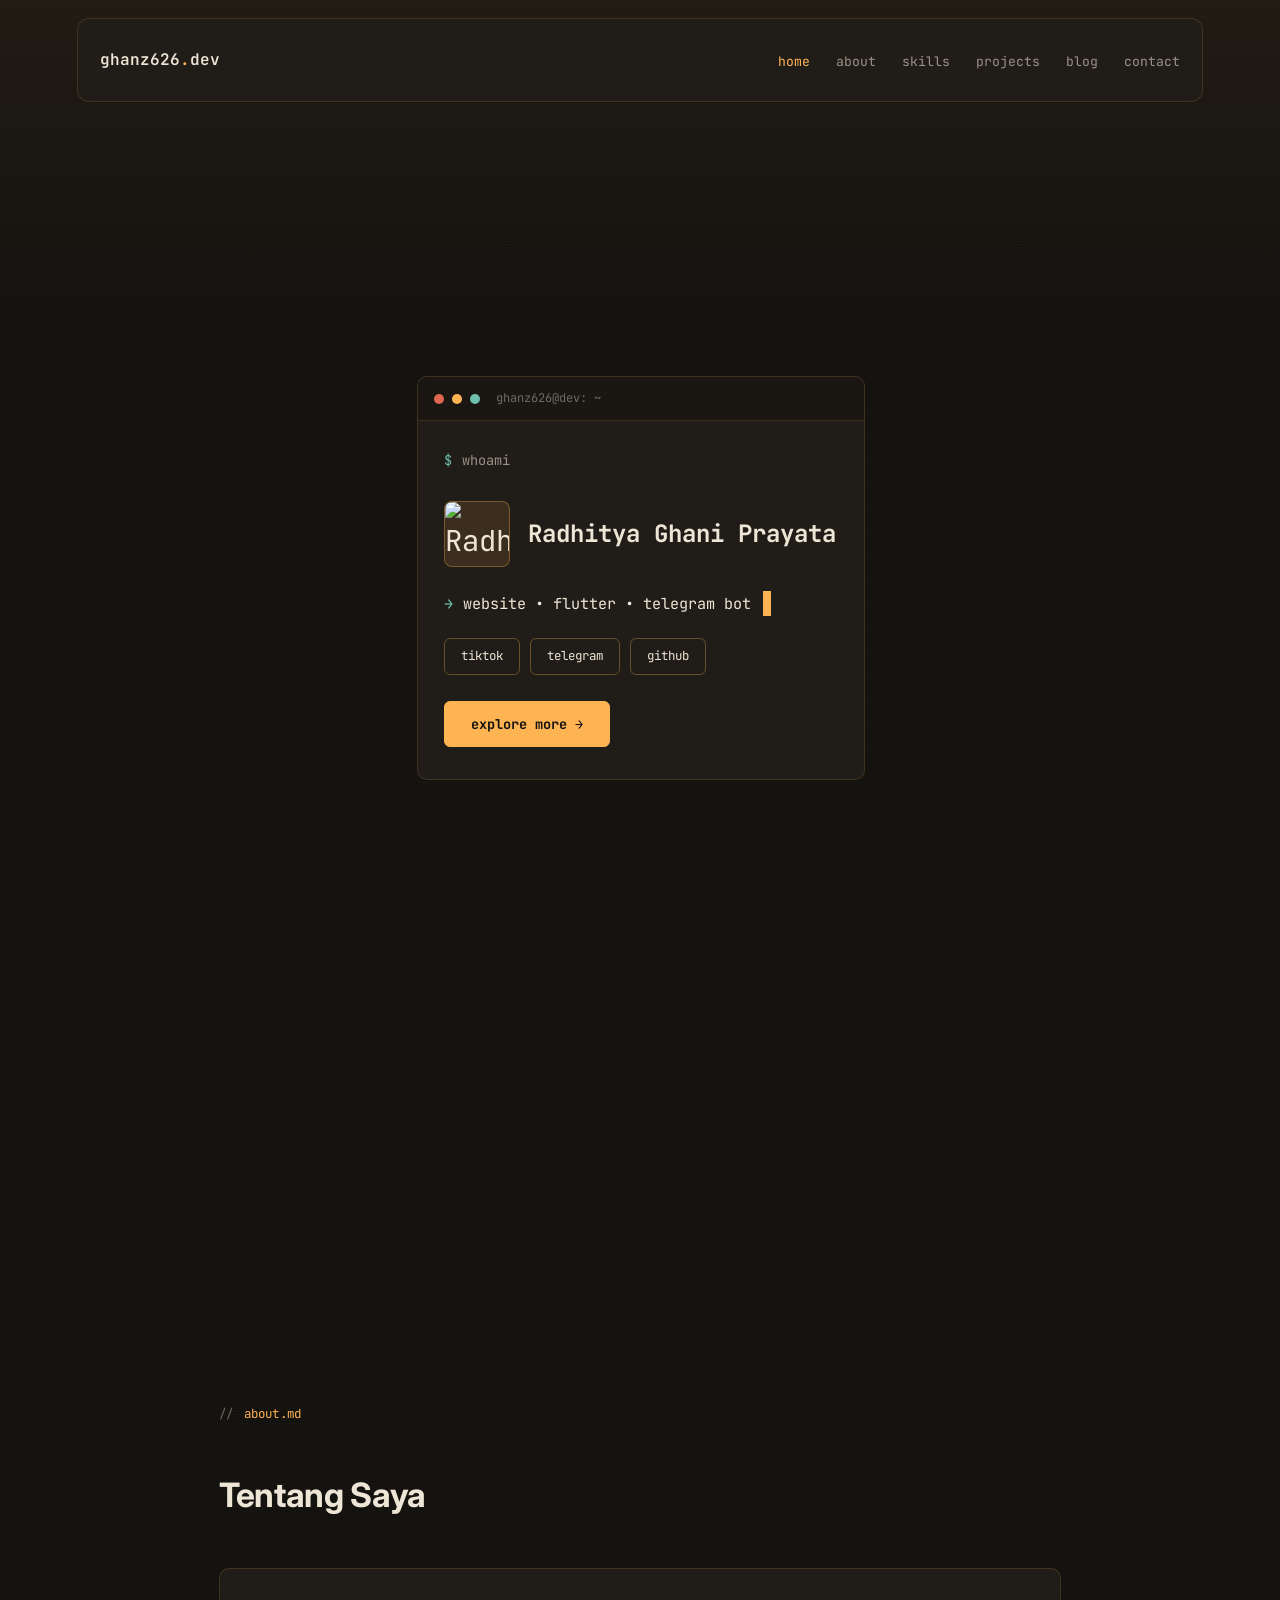
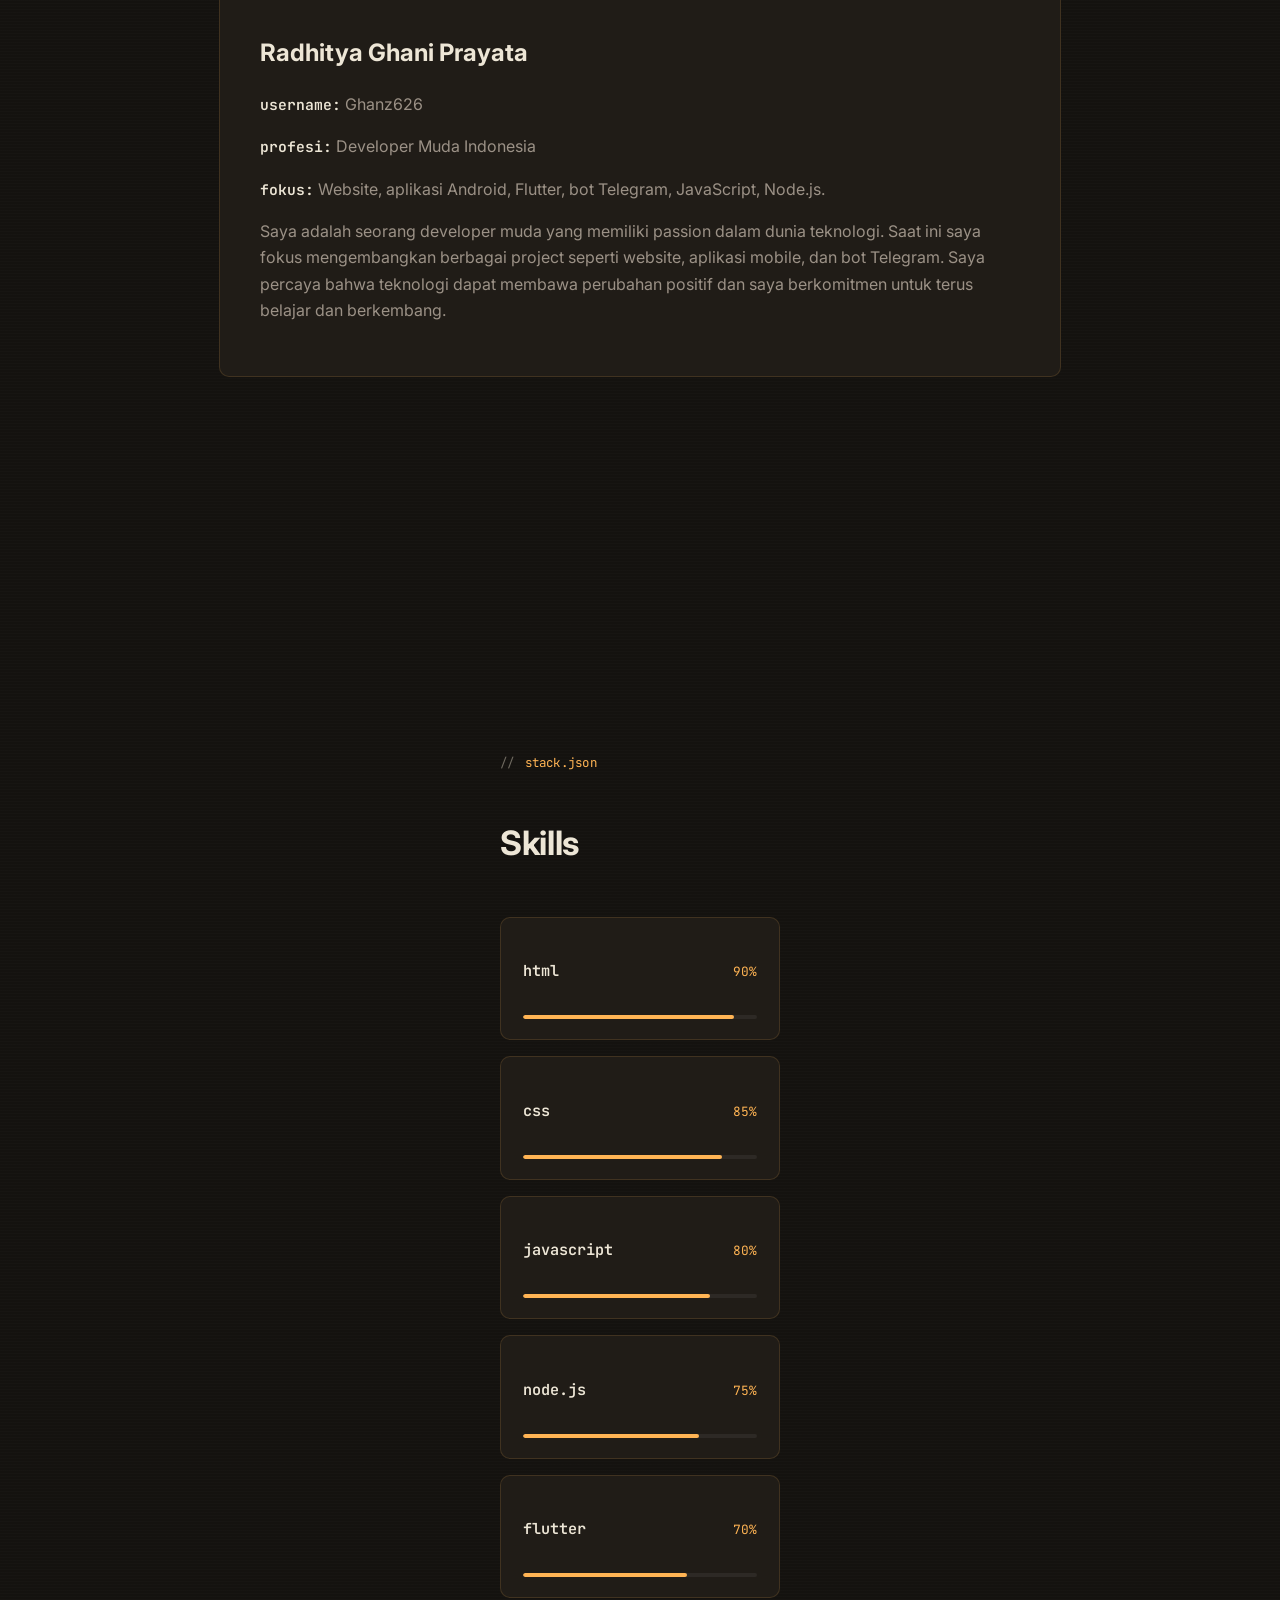
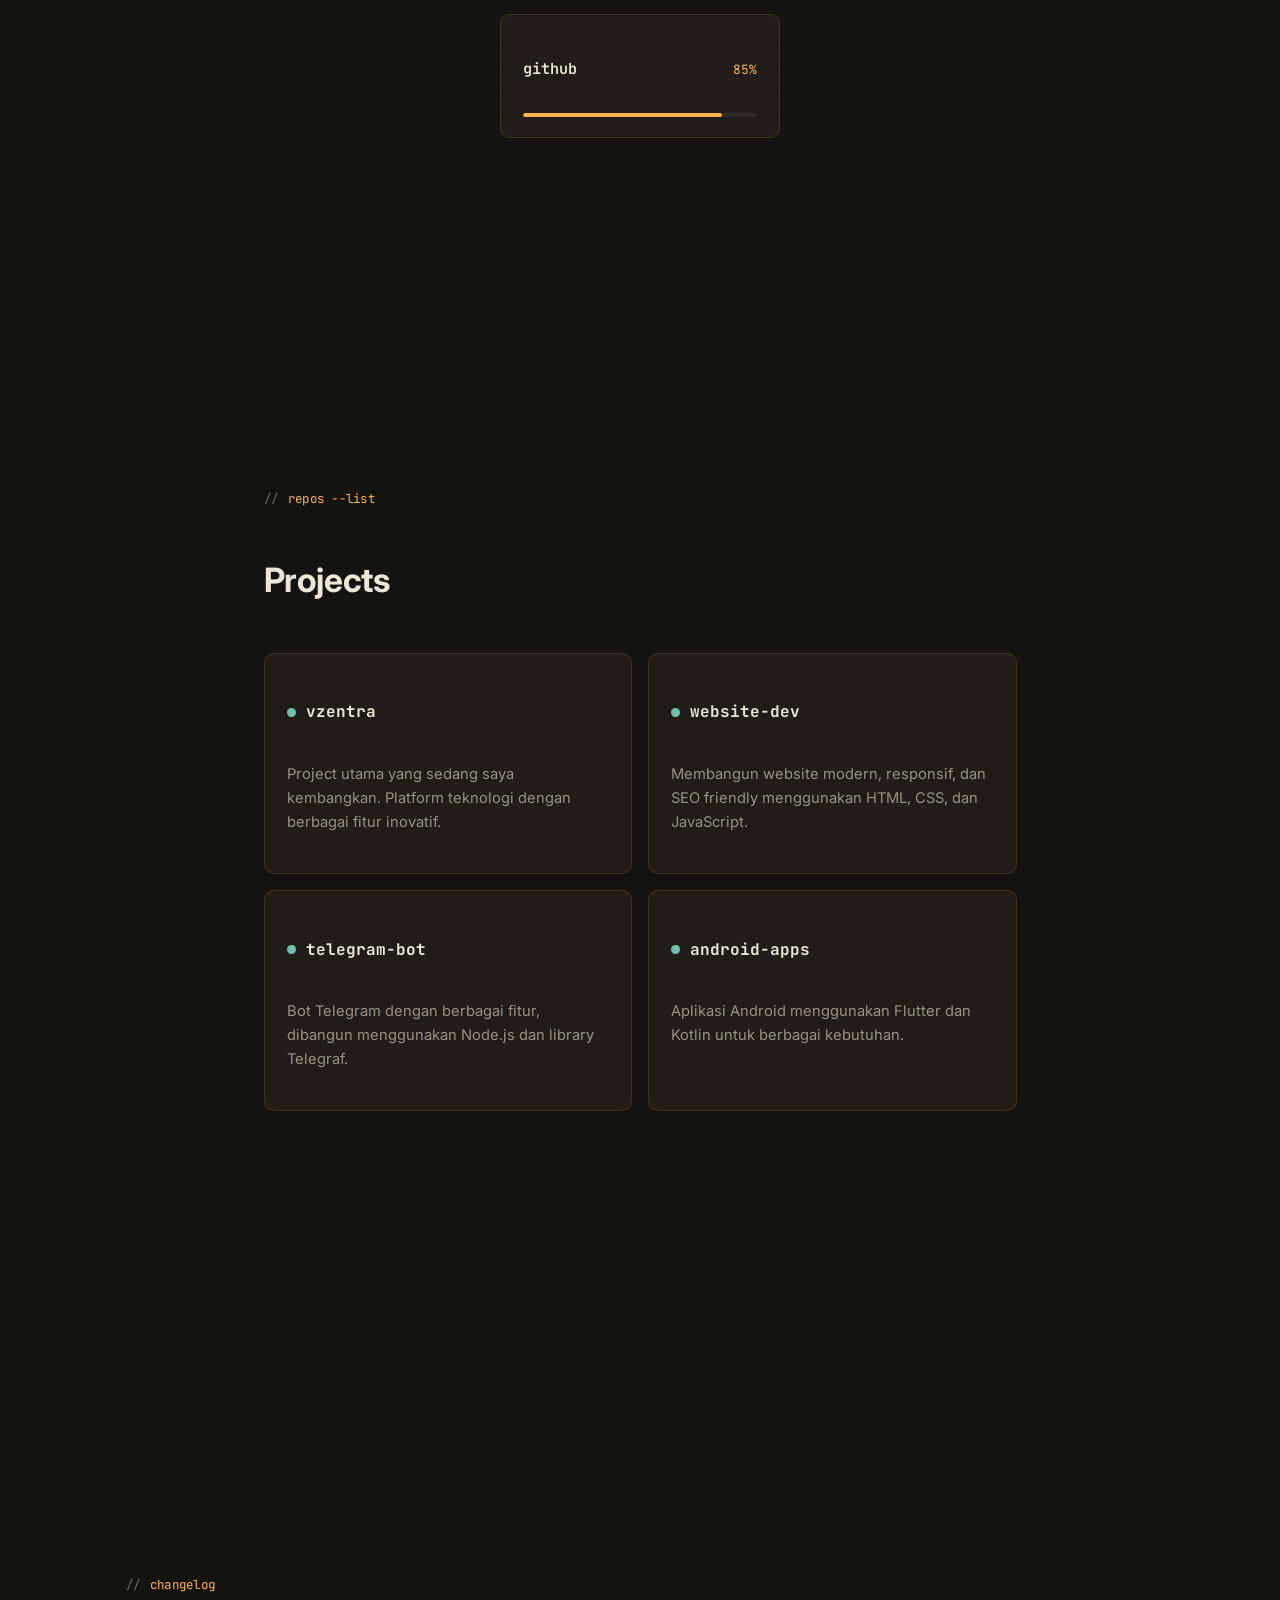
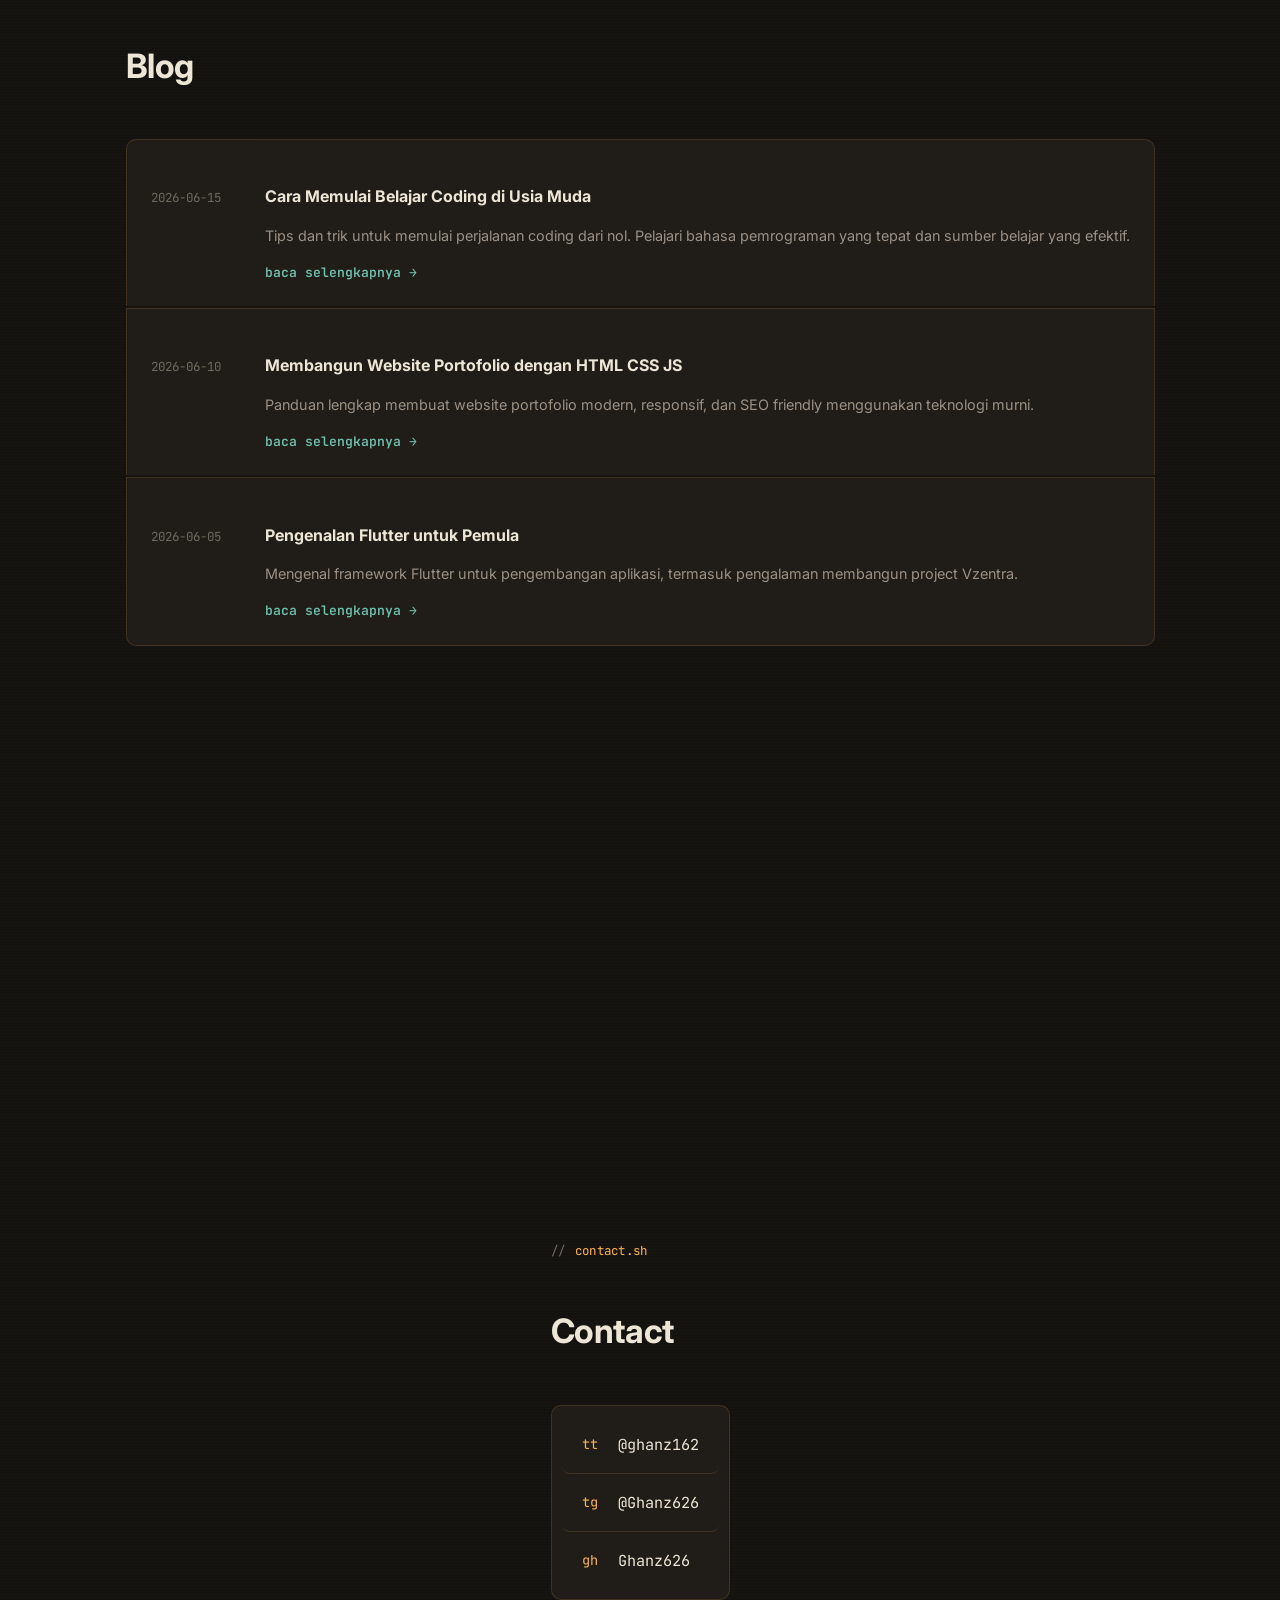
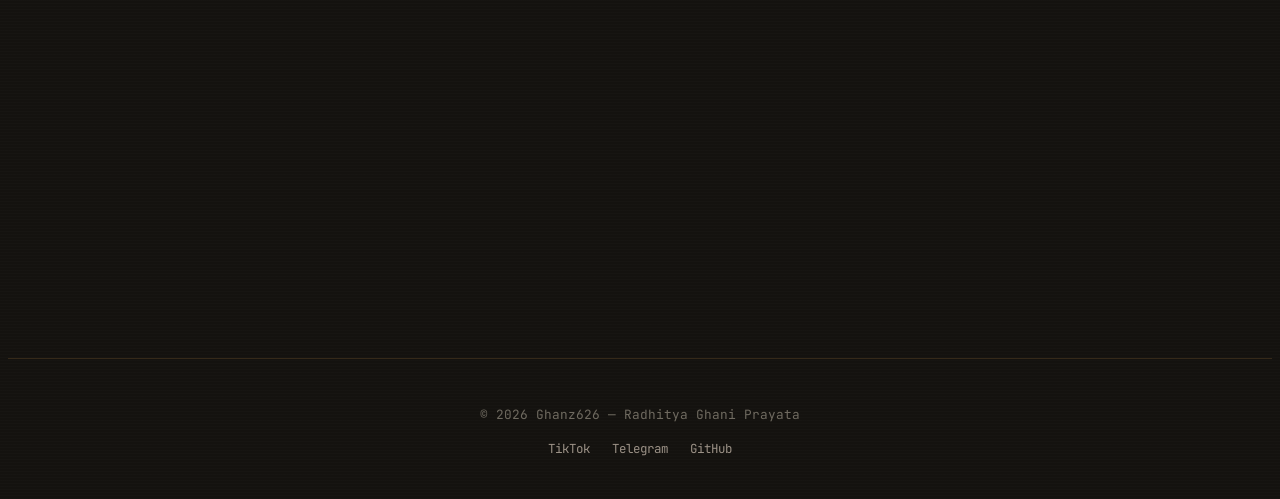
==== index.html @ fd934129 "Update index.html" ====
<!DOCTYPE html>
<html lang="id">
<head>
    <meta charset="UTF-8">
    <meta name="viewport" content="width=device-width, initial-scale=1.0">
    <title>WELCOME TO MY WEBSITE</title>
    <meta name="description" content="Ghanz626 adalah identitas online dari Radhitya Ghani Prayata, seorang developer muda Indonesia yang mengembangkan website, aplikasi Android, Flutter, JavaScript, Node.js, dan project APP Vzentra.">
    <meta name="keywords" content="Ghanz626,Radhitya Ghani Prayata,Vzentra,Developer Indonesia,Flutter Developer,Node.js,Telegram Bot,Website Developer">
    <meta name="robots" content="index, follow">
    <link rel="canonical" href="https://ghanz626.github.io/">
 
    <meta property="og:title" content="Ghanz626 | Radhitya Ghani Prayata - Young Developer Indonesia">
    <meta property="og:description" content="Portofolio Radhitya Ghani Prayata, developer muda Indonesia dengan berbagai project teknologi.">
    <meta property="og:type" content="website">
    <meta property="og:url" content="https://ghanz626.github.io/">
    <meta property="og:image" content="https://ghanz626.github.io/favicon.ico">
 
    <meta name="twitter:card" content="summary_large_image">
    <meta name="twitter:title" content="Ghanz626 | Radhitya Ghani Prayata - Young Developer Indonesia">
    <meta name="twitter:description" content="Portofolio Radhitya Ghani Prayata, developer muda Indonesia dengan berbagai project teknologi.">
 
    <script type="application/ld+json">
    {
        "@context": "https://schema.org",
        "@type": "Person",
        "name": "Radhitya Ghani Prayata",
        "alternateName": "Ghanz626",
        "jobTitle": "Young Developer",
        "nationality": "Indonesia",
        "url": "https://ghanz626.github.io/",
        "sameAs": [
            "https://tiktok.com/@ghanz162",
            "https://t.me/Ghanz626",
            "https://github.com/Ghanz626"
        ],
        "knowsAbout": ["Website Development", "Flutter", "Node.js", "JavaScript", "Telegram Bot", "Android Apps"],
        "worksFor": {
            "@type": "Organization",
            "name": "Vzentra"
        }
    }
    </script>
 
    <link rel="icon" href="data:image/svg+xml,<svg xmlns='http://www.w3.org/2000/svg' viewBox='0 0 100 100'><text y='.9em' font-size='90'>👨‍💻</text></svg>">
    <link rel="manifest" href="manifest.json">
    <link rel="preconnect" href="https://fonts.googleapis.com">
    <link rel="preconnect" href="https://fonts.gstatic.com" crossorigin>
    <link href="https://fonts.googleapis.com/css2?family=Inter:wght@400;600;700;800&family=JetBrains+Mono:wght@400;500;600;700&display=swap" rel="stylesheet">
    <link rel="stylesheet" href="style.css">
</head>
<body>
    <div id="loader">
        <div class="loader-cursor"></div>
        <p>booting...</p>
    </div>
 
    <nav class="navbar surface" id="navbar">
        <div class="nav-container">
            <a href="#home" class="nav-logo">ghanz626<span class="dot">.</span>dev</a>
            <ul class="nav-menu">
                <li><a href="#home" class="nav-link active">home</a></li>
                <li><a href="#about" class="nav-link">about</a></li>
                <li><a href="#skills" class="nav-link">skills</a></li>
                <li><a href="#projects" class="nav-link">projects</a></li>
                <li><a href="#blog" class="nav-link">blog</a></li>
                <li><a href="#contact" class="nav-link">contact</a></li>
            </ul>
            <div class="nav-toggle" id="navToggle">
                <span></span>
                <span></span>
                <span></span>
            </div>
        </div>
    </nav>
 
    <section id="home" class="section home-section">
        <div class="container">
            <div class="terminal surface">
                <div class="terminal-bar">
                    <span class="terminal-dot"></span>
                    <span class="terminal-dot"></span>
                    <span class="terminal-dot"></span>
                    <span class="terminal-title">ghanz626@dev: ~</span>
                </div>
                <div class="terminal-body">
                    <div class="terminal-line"><span class="prompt">$</span><span>whoami</span></div>
                    <div class="profile-row">
                        <div class="profile-image">
                            <img src="https://files.catbox.moe/wynenv.jpg" alt="Radhitya Ghani Prayata">
                        </div>
                        <div>
                            <h1>Radhitya Ghani <span>Prayata</span></h1>
                        </div>
                    </div>
                    <div class="typing-line">
                        <span class="prompt">→</span>
                        <span id="typingText"></span><span class="typing-cursor">&nbsp;</span>
                    </div>
                    <div class="social-buttons">
                        <a href="https://tiktok.com/@ghanz162" target="_blank" rel="noopener" class="btn-social">tiktok</a>
                        <a href="https://t.me/Ghanz626" target="_blank" rel="noopener" class="btn-social">telegram</a>
                        <a href="https://github.com/Ghanz626" target="_blank" rel="noopener" class="btn-social">github</a>
                    </div>
                    <a href="#about" class="btn-primary">explore more →</a>
                </div>
            </div>
        </div>
    </section>
 
    <section id="about" class="section about-section">
        <div class="container">
            <div class="section-head">
                <div class="eyebrow">about.md</div>
                <h2 class="section-title">Tentang Saya</h2>
            </div>
            <div class="about-content surface">
                <div class="about-text">
                    <h3>Radhitya Ghani Prayata</h3>
                    <p><strong>username:</strong> Ghanz626</p>
                    <p><strong>profesi:</strong> Developer Muda Indonesia</p>
                    <p><strong>fokus:</strong> Website, aplikasi Android, Flutter, bot Telegram, JavaScript, Node.js.</p>
                    <p>Saya adalah seorang developer muda yang memiliki passion dalam dunia teknologi. Saat ini saya fokus mengembangkan berbagai project seperti website, aplikasi mobile, dan bot Telegram. Saya percaya bahwa teknologi dapat membawa perubahan positif dan saya berkomitmen untuk terus belajar dan berkembang.</p>
                </div>
            </div>
        </div>
    </section>
 
    <section id="skills" class="section skills-section">
        <div class="container">
            <div class="section-head">
                <div class="eyebrow">stack.json</div>
                <h2 class="section-title">Skills</h2>
            </div>
            <div class="skills-grid">
                <div class="skill-card surface">
                    <div class="skill-head"><h4>html</h4><span>90%</span></div>
                    <div class="progress-bar"><div class="progress" style="width: 90%;"></div></div>
                </div>
                <div class="skill-card surface">
                    <div class="skill-head"><h4>css</h4><span>85%</span></div>
                    <div class="progress-bar"><div class="progress" style="width: 85%;"></div></div>
                </div>
                <div class="skill-card surface">
                    <div class="skill-head"><h4>javascript</h4><span>80%</span></div>
                    <div class="progress-bar"><div class="progress" style="width: 80%;"></div></div>
                </div>
                <div class="skill-card surface">
                    <div class="skill-head"><h4>node.js</h4><span>75%</span></div>
                    <div class="progress-bar"><div class="progress" style="width: 75%;"></div></div>
                </div>
                <div class="skill-card surface">
                    <div class="skill-head"><h4>flutter</h4><span>70%</span></div>
                    <div class="progress-bar"><div class="progress" style="width: 70%;"></div></div>
                </div>
                <div class="skill-card surface">
                    <div class="skill-head"><h4>github</h4><span>85%</span></div>
                    <div class="progress-bar"><div class="progress" style="width: 85%;"></div></div>
                </div>
            </div>
        </div>
    </section>
 
    <section id="projects" class="section projects-section">
        <div class="container">
            <div class="section-head">
                <div class="eyebrow">repos --list</div>
                <h2 class="section-title">Projects</h2>
            </div>
            <div class="projects-grid">
                <div class="project-card surface">
                    <div class="project-top"><span class="project-lang-dot"></span><h4>vzentra</h4></div>
                    <p>Project utama yang sedang saya kembangkan. Platform teknologi dengan berbagai fitur inovatif.</p>
                </div>
                <div class="project-card surface">
                    <div class="project-top"><span class="project-lang-dot"></span><h4>website-dev</h4></div>
                    <p>Membangun website modern, responsif, dan SEO friendly menggunakan HTML, CSS, dan JavaScript.</p>
                </div>
                <div class="project-card surface">
                    <div class="project-top"><span class="project-lang-dot"></span><h4>telegram-bot</h4></div>
                    <p>Bot Telegram dengan berbagai fitur, dibangun menggunakan Node.js dan library Telegraf.</p>
                </div>
                <div class="project-card surface">
                    <div class="project-top"><span class="project-lang-dot"></span><h4>android-apps</h4></div>
                    <p>Aplikasi Android menggunakan Flutter dan Kotlin untuk berbagai kebutuhan.</p>
                </div>
            </div>
        </div>
    </section>
 
    <section id="blog" class="section blog-section">
        <div class="container">
            <div class="section-head">
                <div class="eyebrow">changelog</div>
                <h2 class="section-title">Blog</h2>
            </div>
            <div class="blog-grid">
                <article class="blog-card">
                    <div class="blog-date">2026-06-15</div>
                    <div class="blog-body">
                        <h4>Cara Memulai Belajar Coding di Usia Muda</h4>
                        <p>Tips dan trik untuk memulai perjalanan coding dari nol. Pelajari bahasa pemrograman yang tepat dan sumber belajar yang efektif.</p>
                        <a href="#" class="btn-read">baca selengkapnya →</a>
                    </div>
                </article>
                <article class="blog-card">
                    <div class="blog-date">2026-06-10</div>
                    <div class="blog-body">
                        <h4>Membangun Website Portofolio dengan HTML CSS JS</h4>
                        <p>Panduan lengkap membuat website portofolio modern, responsif, dan SEO friendly menggunakan teknologi murni.</p>
                        <a href="#" class="btn-read">baca selengkapnya →</a>
                    </div>
                </article>
                <article class="blog-card">
                    <div class="blog-date">2026-06-05</div>
                    <div class="blog-body">
                        <h4>Pengenalan Flutter untuk Pemula</h4>
                        <p>Mengenal framework Flutter untuk pengembangan aplikasi, termasuk pengalaman membangun project Vzentra.</p>
                        <a href="#" class="btn-read">baca selengkapnya →</a>
                    </div>
                </article>
            </div>
        </div>
    </section>
 
    <section id="contact" class="section contact-section">
        <div class="container">
            <div class="section-head">
                <div class="eyebrow">contact.sh</div>
                <h2 class="section-title">Contact</h2>
            </div>
            <div class="contact-content surface">
                <div class="contact-item">
                    <span class="contact-icon">tt</span>
                    <a href="https://tiktok.com/@ghanz162" target="_blank" rel="noopener">@ghanz162</a>
                </div>
                <div class="contact-item">
                    <span class="contact-icon">tg</span>
                    <a href="https://t.me/Ghanz626" target="_blank" rel="noopener">@Ghanz626</a>
                </div>
                <div class="contact-item">
                    <span class="contact-icon">gh</span>
                    <a href="https://github.com/Ghanz626" target="_blank" rel="noopener">Ghanz626</a>
                </div>
            </div>
        </div>
    </section>
 
    <button id="backToTop" class="back-to-top" aria-label="Kembali ke atas">↑</button>
 
    <footer class="footer">
        <div class="container">
            <p>© 2026 Ghanz626 — Radhitya Ghani Prayata</p>
            <div class="footer-social">
                <a href="https://tiktok.com/@ghanz162" target="_blank" rel="noopener">TikTok</a>
                <a href="https://t.me/Ghanz626" target="_blank" rel="noopener">Telegram</a>
                <a href="https://github.com/Ghanz626" target="_blank" rel="noopener">GitHub</a>
            </div>
        </div>
    </footer>
 
    <script src="script.js"></script>
</body>
</html>
---- style.css ----
· CSS
* {
    margin: 0;
    padding: 0;
    box-sizing: border-box;
}
 
html {
    scroll-behavior: smooth;
}
 
:root {
    --bg: #14120f;
    --bg-soft: #1a1712;
    --surface: #201c17;
    --border: rgba(255, 180, 84, 0.14);
    --border-strong: rgba(255, 180, 84, 0.32);
    --text: #ede6d6;
    --text-muted: #9b9186;
    --text-dim: #6f6a60;
    --accent: #ffb454;
    --accent-soft: rgba(255, 180, 84, 0.12);
    --accent-2: #6fbfae;
    --danger: #e0674f;
    --mono: 'JetBrains Mono', 'Space Mono', 'SFMono-Regular', Menlo, Consolas, monospace;
    --sans: 'Inter', 'Segoe UI', Tahoma, Geneva, Verdana, sans-serif;
}
 
body {
    font-family: var(--sans);
    background: var(--bg);
    background-image:
        linear-gradient(180deg, rgba(255, 180, 84, 0.05), transparent 320px),
        repeating-linear-gradient(0deg, rgba(255, 255, 255, 0.012) 0px, rgba(255, 255, 255, 0.012) 1px, transparent 1px, transparent 3px);
    color: var(--text);
    line-height: 1.65;
    overflow-x: hidden;
}
 
a {
    color: var(--accent-2);
    text-decoration: none;
}
 
.container {
    max-width: 1080px;
    margin: 0 auto;
    padding: 0 24px;
}
 
.mono {
    font-family: var(--mono);
}
 
.eyebrow {
    display: inline-flex;
    align-items: center;
    gap: 10px;
    font-family: var(--mono);
    font-size: 0.78rem;
    color: var(--accent);
    letter-spacing: 0.02em;
    margin-bottom: 14px;
}
 
.eyebrow::before {
    content: '//';
    color: var(--text-dim);
}
 
.surface {
    background: var(--surface);
    border: 1px solid var(--border);
    border-radius: 10px;
}
 
#loader {
    position: fixed;
    inset: 0;
    background: var(--bg);
    display: flex;
    flex-direction: column;
    justify-content: center;
    align-items: center;
    gap: 14px;
    z-index: 9999;
    transition: opacity 0.5s ease;
    font-family: var(--mono);
}
 
#loader.hide {
    opacity: 0;
    pointer-events: none;
}
 
.loader-cursor {
    width: 10px;
    height: 20px;
    background: var(--accent);
    animation: blink 0.9s steps(1) infinite;
}
 
@keyframes blink {
    50% { opacity: 0; }
}
 
#loader p {
    color: var(--text-muted);
    font-size: 0.85rem;
    letter-spacing: 0.04em;
}
 
.navbar {
    position: fixed;
    top: 18px;
    left: 50%;
    transform: translateX(-50%);
    width: calc(100% - 40px);
    max-width: 1080px;
    padding: 12px 22px;
    z-index: 1000;
    border-radius: 12px;
    transition: all 0.3s ease;
}
 
.navbar.scrolled {
    top: 0;
    border-radius: 0;
    width: 100%;
    max-width: 100%;
    background: rgba(20, 18, 15, 0.92);
    backdrop-filter: blur(10px);
}
 
.nav-container {
    display: flex;
    justify-content: space-between;
    align-items: center;
}
 
.nav-logo {
    font-family: var(--mono);
    font-size: 1rem;
    font-weight: 600;
    color: var(--text);
}
 
.nav-logo .dot {
    color: var(--accent);
}
 
.nav-menu {
    display: flex;
    gap: 26px;
    list-style: none;
}
 
.nav-link {
    font-family: var(--mono);
    color: var(--text-muted);
    font-size: 0.82rem;
    position: relative;
    transition: color 0.3s;
}
 
.nav-link::before {
    content: '';
}
 
.nav-link:hover,
.nav-link.active {
    color: var(--accent);
}
 
.nav-toggle {
    display: none;
    flex-direction: column;
    gap: 5px;
    cursor: pointer;
}
 
.nav-toggle span {
    width: 22px;
    height: 2px;
    background: var(--text);
    transition: 0.3s;
}
 
.section {
    position: relative;
    z-index: 1;
    padding: 120px 0 90px;
    min-height: 100vh;
    display: flex;
    align-items: center;
}
 
.section-title {
    font-family: var(--sans);
    font-size: 2.1rem;
    font-weight: 700;
    margin-bottom: 10px;
    letter-spacing: -0.01em;
}
 
.section-head {
    margin-bottom: 46px;
}
 
.home-section {
    min-height: 100vh;
    display: flex;
    align-items: center;
}
 
.terminal {
    width: 100%;
    max-width: 640px;
    overflow: hidden;
}
 
.terminal-bar {
    display: flex;
    align-items: center;
    gap: 8px;
    padding: 12px 16px;
    background: var(--bg-soft);
    border-bottom: 1px solid var(--border);
}
 
.terminal-dot {
    width: 10px;
    height: 10px;
    border-radius: 50%;
    background: var(--text-dim);
}
 
.terminal-dot:nth-child(1) { background: #e0674f; }
.terminal-dot:nth-child(2) { background: #ffb454; }
.terminal-dot:nth-child(3) { background: #6fbfae; }
 
.terminal-title {
    margin-left: 8px;
    font-family: var(--mono);
    font-size: 0.75rem;
    color: var(--text-dim);
}
 
.terminal-body {
    padding: 28px 26px 32px;
    font-family: var(--mono);
}
 
.terminal-line {
    display: flex;
    gap: 10px;
    font-size: 0.85rem;
    color: var(--text-muted);
    margin-bottom: 6px;
}
 
.terminal-line .prompt {
    color: var(--accent-2);
    flex-shrink: 0;
}
 
.profile-row {
    display: flex;
    align-items: center;
    gap: 18px;
    margin: 22px 0 18px;
}
 
.profile-image {
    width: 64px;
    height: 64px;
    border-radius: 8px;
    display: flex;
    align-items: center;
    justify-content: center;
    font-size: 1.8rem;
    background: var(--accent-soft);
    border: 1px solid var(--border-strong);
    flex-shrink: 0;
    overflow: hidden;
}
 
.profile-image img {
    width: 100%;
    height: 100%;
    object-fit: cover;
}
 
.home-content h1 {
    font-family: var(--sans);
    font-size: 2.3rem;
    font-weight: 800;
    line-height: 1.15;
}
 
.home-content h1 span {
    color: var(--accent);
}
 
.typing-line {
    display: flex;
    gap: 10px;
    font-family: var(--mono);
    font-size: 0.95rem;
    color: var(--text);
    margin-bottom: 22px;
    min-height: 24px;
}
 
.typing-line .prompt {
    color: var(--accent-2);
}
 
.typing-cursor {
    display: inline-block;
    width: 8px;
    background: var(--accent);
    margin-left: 2px;
    animation: blink 0.9s steps(1) infinite;
}
 
.social-buttons {
    display: flex;
    gap: 10px;
    flex-wrap: wrap;
}
 
.btn-social {
    padding: 7px 16px;
    border: 1px solid var(--border-strong);
    border-radius: 6px;
    color: var(--text);
    font-family: var(--mono);
    font-size: 0.78rem;
    transition: all 0.25s;
}
 
.btn-social:hover {
    background: var(--accent-soft);
    border-color: var(--accent);
    color: var(--accent);
}
 
.btn-primary {
    display: inline-block;
    margin-top: 26px;
    padding: 11px 26px;
    background: var(--accent);
    border: 1px solid var(--accent);
    border-radius: 6px;
    color: #14120f;
    font-family: var(--mono);
    font-size: 0.85rem;
    font-weight: 700;
    cursor: pointer;
    transition: all 0.25s;
}
 
.btn-primary:hover {
    background: transparent;
    color: var(--accent);
}
 
.about-content {
    padding: 40px;
    max-width: 760px;
}
 
.about-text h3 {
    font-size: 1.5rem;
    font-weight: 700;
    margin-bottom: 18px;
}
 
.about-text p {
    margin-bottom: 12px;
    color: var(--text-muted);
}
 
.about-text p strong {
    color: var(--text);
    font-family: var(--mono);
    font-weight: 600;
    font-size: 0.92rem;
}
 
.skills-grid {
    display: grid;
    grid-template-columns: repeat(auto-fit, minmax(280px, 1fr));
    gap: 16px;
}
 
.skill-card {
    padding: 20px 22px;
    transition: border-color 0.25s, transform 0.25s;
}
 
.skill-card:hover {
    border-color: var(--border-strong);
    transform: translateY(-3px);
}
 
.skill-head {
    display: flex;
    justify-content: space-between;
    align-items: baseline;
    margin-bottom: 12px;
    font-family: var(--mono);
}
 
.skill-head h4 {
    font-size: 0.95rem;
    font-weight: 600;
    color: var(--text);
}
 
.skill-head span {
    font-size: 0.8rem;
    color: var(--accent);
}
 
.progress-bar {
    height: 4px;
    background: rgba(255, 255, 255, 0.06);
    border-radius: 4px;
    overflow: hidden;
}
 
.progress {
    height: 100%;
    background: var(--accent);
    border-radius: 4px;
    transition: width 1.1s ease;
}
 
.projects-grid {
    display: grid;
    grid-template-columns: repeat(auto-fit, minmax(250px, 1fr));
    gap: 16px;
}
 
.project-card {
    padding: 24px 22px;
    transition: border-color 0.25s, transform 0.25s;
}
 
.project-card:hover {
    border-color: var(--border-strong);
    transform: translateY(-3px);
}
 
.project-top {
    display: flex;
    align-items: center;
    gap: 10px;
    margin-bottom: 12px;
}
 
.project-lang-dot {
    width: 9px;
    height: 9px;
    border-radius: 50%;
    background: var(--accent-2);
    flex-shrink: 0;
}
 
.project-card h4 {
    font-family: var(--mono);
    font-size: 1rem;
    color: var(--text);
}
 
.project-card p {
    color: var(--text-muted);
    font-size: 0.92rem;
}
 
.blog-grid {
    display: flex;
    flex-direction: column;
    gap: 2px;
}
 
.blog-card {
    padding: 22px 24px;
    display: flex;
    gap: 24px;
    align-items: baseline;
    border-radius: 0;
    border-left: 1px solid var(--border);
    border-right: 1px solid var(--border);
    border-top: 1px solid var(--border);
    background: var(--surface);
    transition: background 0.25s;
}
 
.blog-grid .blog-card:last-child {
    border-bottom: 1px solid var(--border);
    border-radius: 0 0 10px 10px;
}
 
.blog-grid .blog-card:first-child {
    border-radius: 10px 10px 0 0;
}
 
.blog-card:hover {
    background: var(--bg-soft);
}
 
.blog-date {
    font-family: var(--mono);
    font-size: 0.78rem;
    color: var(--text-dim);
    flex-shrink: 0;
    width: 90px;
}
 
.blog-body h4 {
    font-size: 1rem;
    color: var(--text);
    margin-bottom: 8px;
}
 
.blog-body p {
    color: var(--text-muted);
    font-size: 0.9rem;
    margin-bottom: 10px;
}
 
.btn-read {
    font-family: var(--mono);
    color: var(--accent-2);
    font-weight: 600;
    font-size: 0.82rem;
}
 
.btn-read:hover {
    color: var(--accent);
}
 
.contact-content {
    max-width: 480px;
    padding: 10px;
    display: flex;
    flex-direction: column;
}
 
.contact-item {
    display: flex;
    align-items: center;
    gap: 16px;
    padding: 16px 20px;
    border-radius: 8px;
    transition: background 0.25s;
    border-bottom: 1px solid var(--border);
}
 
.contact-item:last-child {
    border-bottom: none;
}
 
.contact-item:hover {
    background: var(--accent-soft);
}
 
.contact-icon {
    font-family: var(--mono);
    color: var(--accent);
    font-size: 0.85rem;
    width: 20px;
}
 
.contact-item a {
    color: var(--text);
    font-family: var(--mono);
    font-size: 0.95rem;
    transition: color 0.25s;
}
 
.contact-item a:hover {
    color: var(--accent-2);
}
 
.back-to-top {
    position: fixed;
    bottom: 28px;
    right: 28px;
    width: 46px;
    height: 46px;
    border-radius: 8px;
    border: 1px solid var(--border-strong);
    background: rgba(20, 18, 15, 0.9);
    backdrop-filter: blur(8px);
    color: var(--accent);
    font-family: var(--mono);
    font-size: 1.2rem;
    cursor: pointer;
    z-index: 999;
    opacity: 0;
    visibility: hidden;
    transform: scale(0.85);
    transition: all 0.3s ease;
}
 
.back-to-top.visible {
    opacity: 1;
    visibility: visible;
    transform: scale(1);
}
 
.back-to-top:hover {
    background: var(--accent-soft);
    border-color: var(--accent);
}
 
.footer {
    position: relative;
    z-index: 1;
    padding: 32px 0;
    text-align: center;
    border-top: 1px solid var(--border);
}
 
.footer p {
    font-family: var(--mono);
    color: var(--text-dim);
    font-size: 0.8rem;
    margin-bottom: 14px;
}
 
.footer-social {
    display: flex;
    justify-content: center;
    gap: 22px;
}
 
.footer-social a {
    font-family: var(--mono);
    color: var(--text-muted);
    font-size: 0.78rem;
    transition: color 0.25s;
}
 
.footer-social a:hover {
    color: var(--accent);
}
 
.reveal {
    opacity: 0;
    transform: translateY(28px);
    transition: opacity 0.7s ease, transform 0.7s ease;
}
 
.reveal.visible {
    opacity: 1;
    transform: translateY(0);
}
 
@media (prefers-reduced-motion: reduce) {
    .reveal {
        transition: none;
        opacity: 1;
        transform: none;
    }
    .typing-cursor,
    .loader-cursor {
        animation: none;
    }
}
 
*:focus-visible {
    outline: 2px solid var(--accent);
    outline-offset: 2px;
}
 
@media (max-width: 768px) {
    .nav-menu {
        position: fixed;
        top: 64px;
        left: 0;
        width: 100%;
        background: rgba(20, 18, 15, 0.97);
        backdrop-filter: blur(12px);
        flex-direction: column;
        padding: 26px 24px;
        gap: 18px;
        clip-path: polygon(0 0, 100% 0, 100% 0, 0 0);
        transition: clip-path 0.45s ease;
        border-top: 1px solid var(--border);
    }
 
    .nav-menu.active {
        clip-path: polygon(0 0, 100% 0, 100% 100%, 0 100%);
    }
 
    .nav-toggle {
        display: flex;
    }
 
    .nav-toggle.active span:nth-child(1) {
        transform: rotate(45deg) translate(5px, 5px);
    }
 
    .nav-toggle.active span:nth-child(2) {
        opacity: 0;
    }
 
    .nav-toggle.active span:nth-child(3) {
        transform: rotate(-45deg) translate(5px, -5px);
    }
 
    .home-content h1 {
        font-size: 1.8rem;
    }
 
    .section-title {
        font-size: 1.5rem;
    }
 
    .about-content,
    .contact-content {
        padding: 22px;
    }
 
    .terminal-body {
        padding: 20px;
    }
 
    .navbar {
        top: 10px;
        padding: 10px 16px;
        width: calc(100% - 20px);
    }
 
    .back-to-top {
        bottom: 18px;
        right: 18px;
        width: 42px;
        height: 42px;
    }
 
    .blog-card {
        flex-direction: column;
        gap: 8px;
    }
}
 
@media (max-width: 480px) {
    .home-content h1 {
        font-size: 1.5rem;
    }
 
    .section-title {
        font-size: 1.3rem;
    }
 
    .container {
        padding: 0 16px;
    }
}
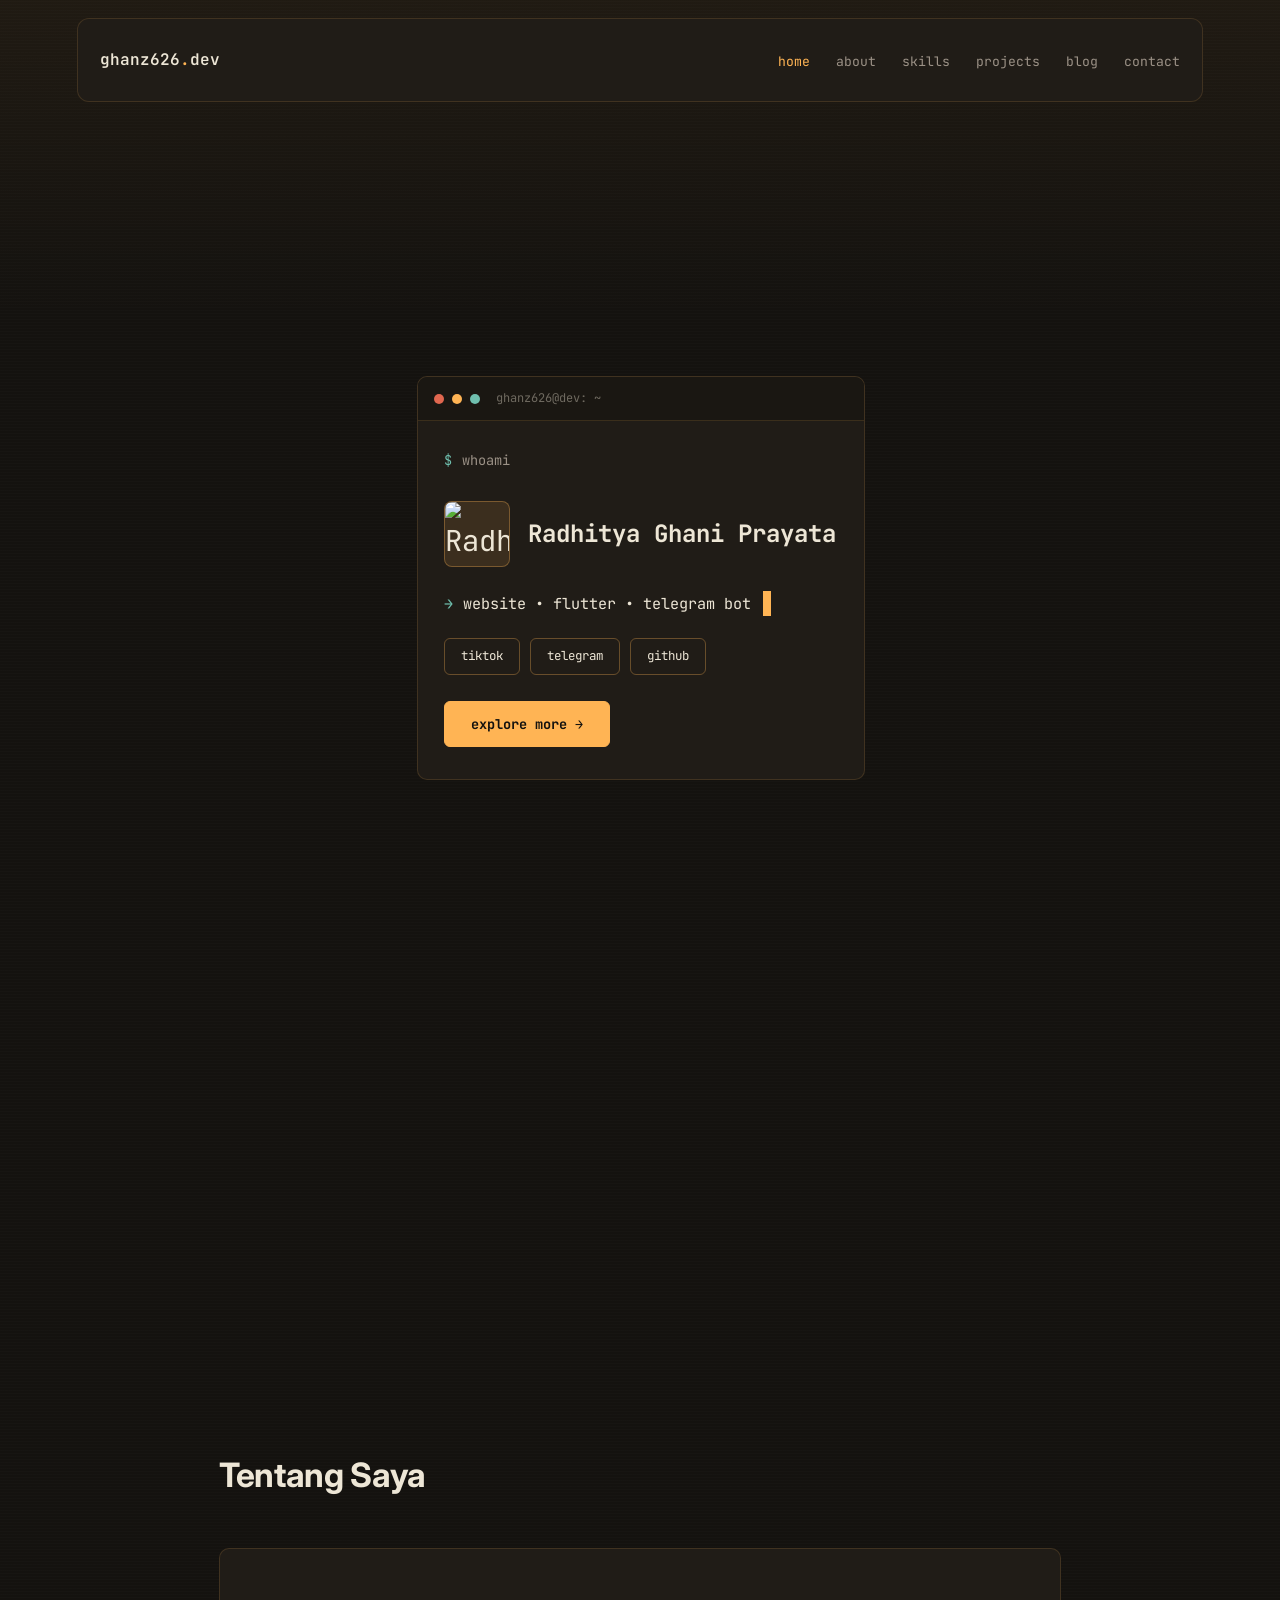
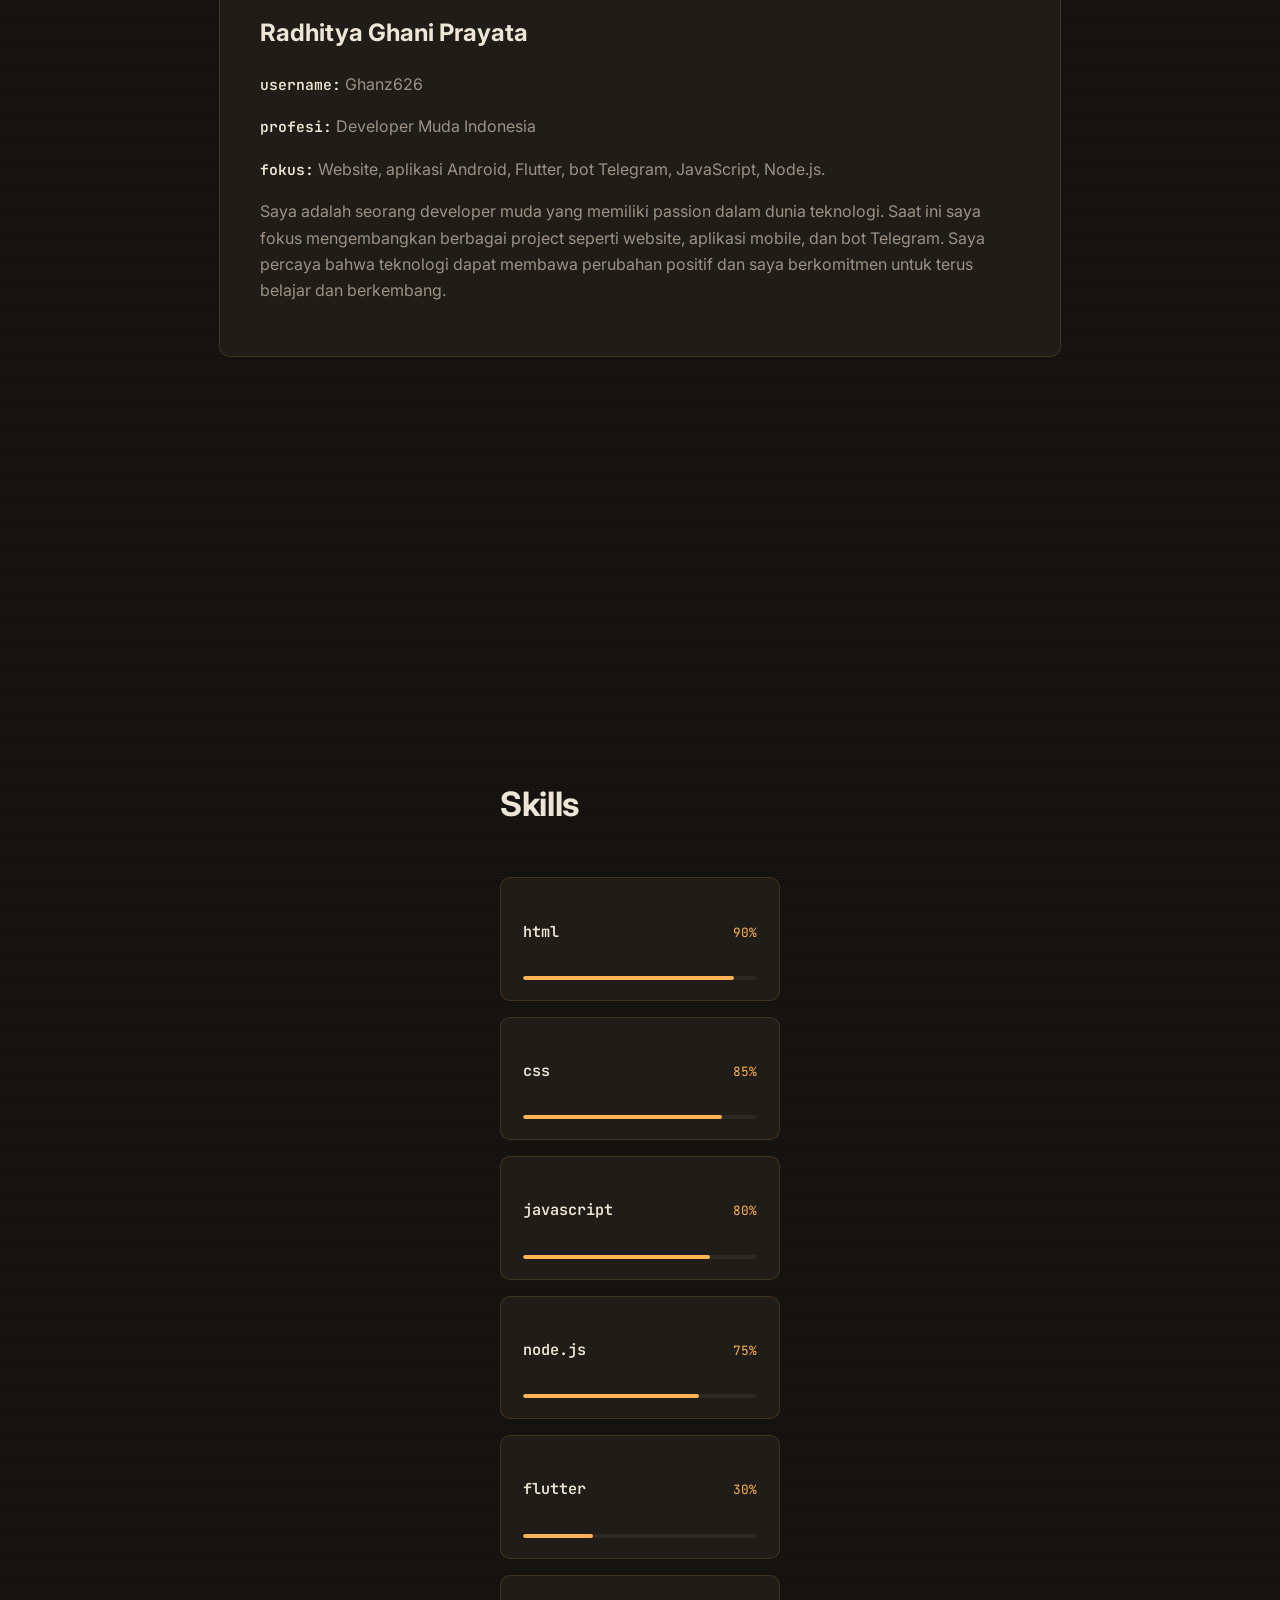
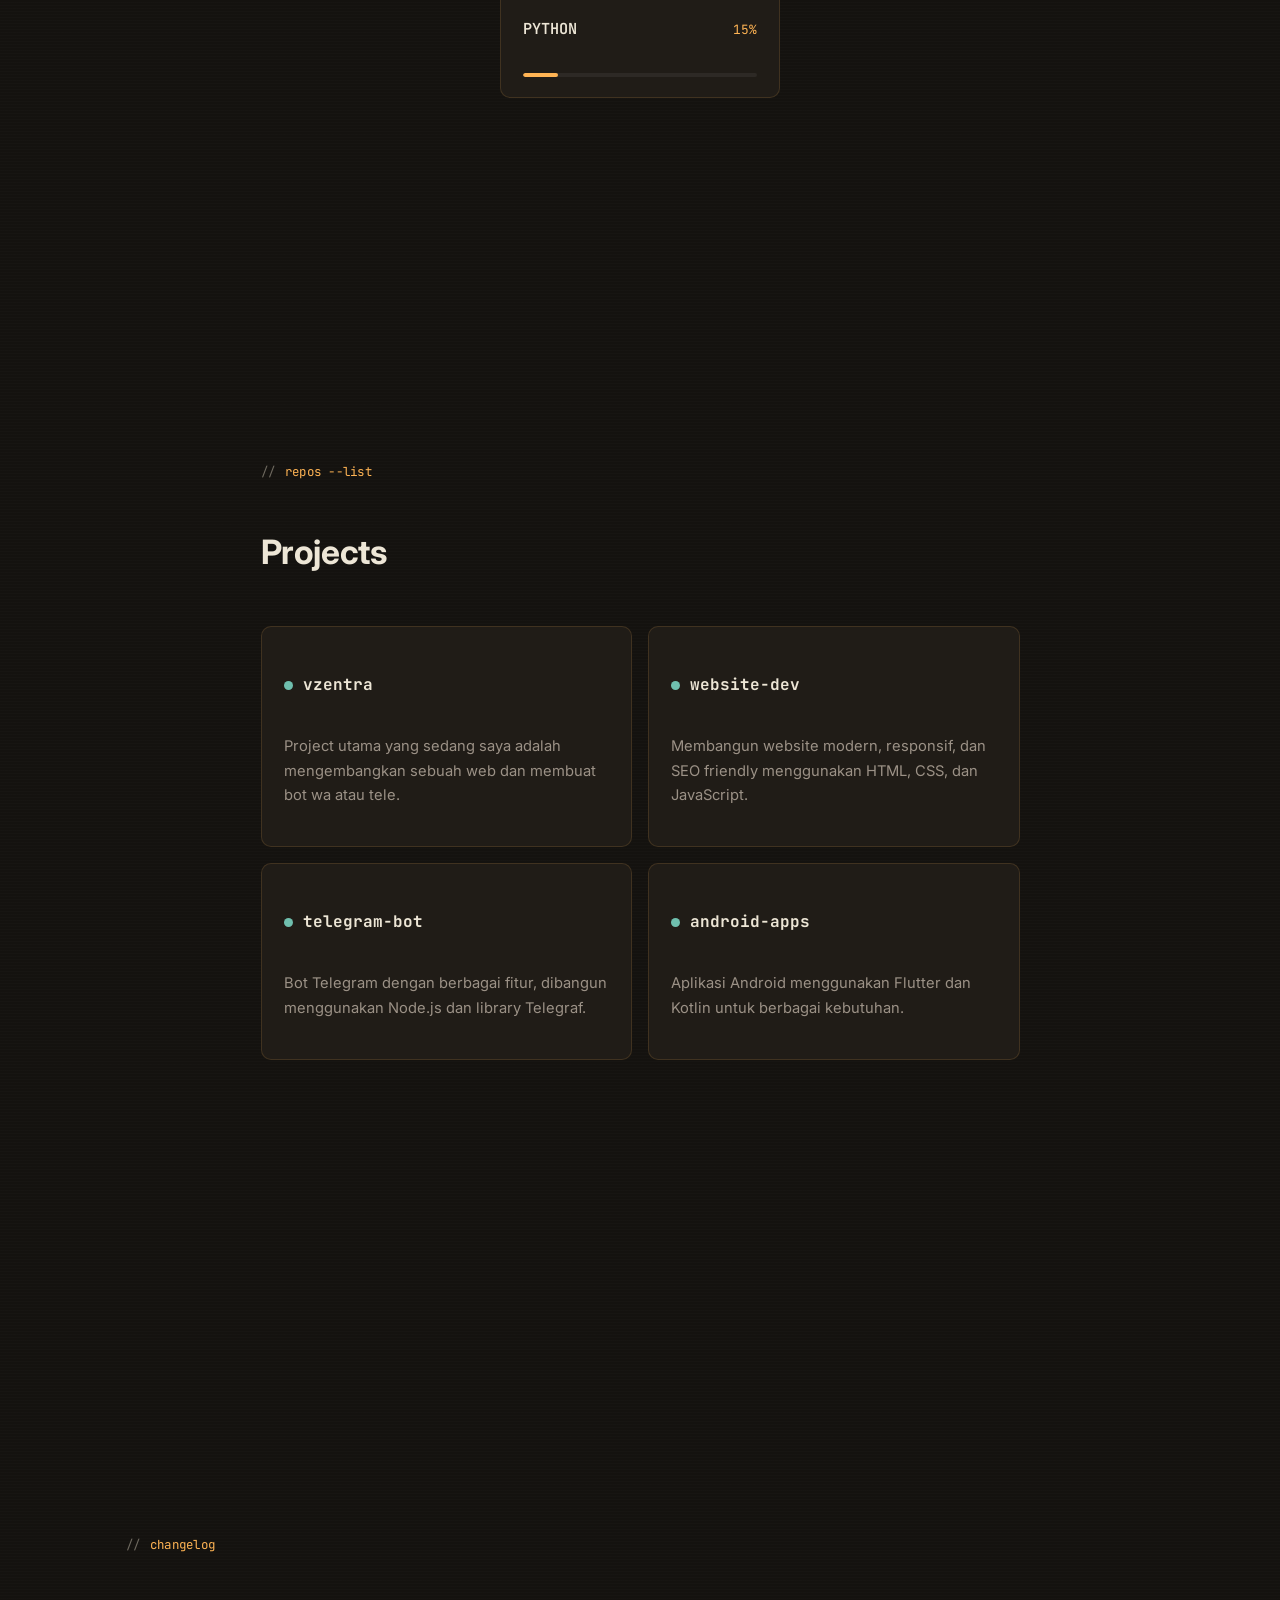
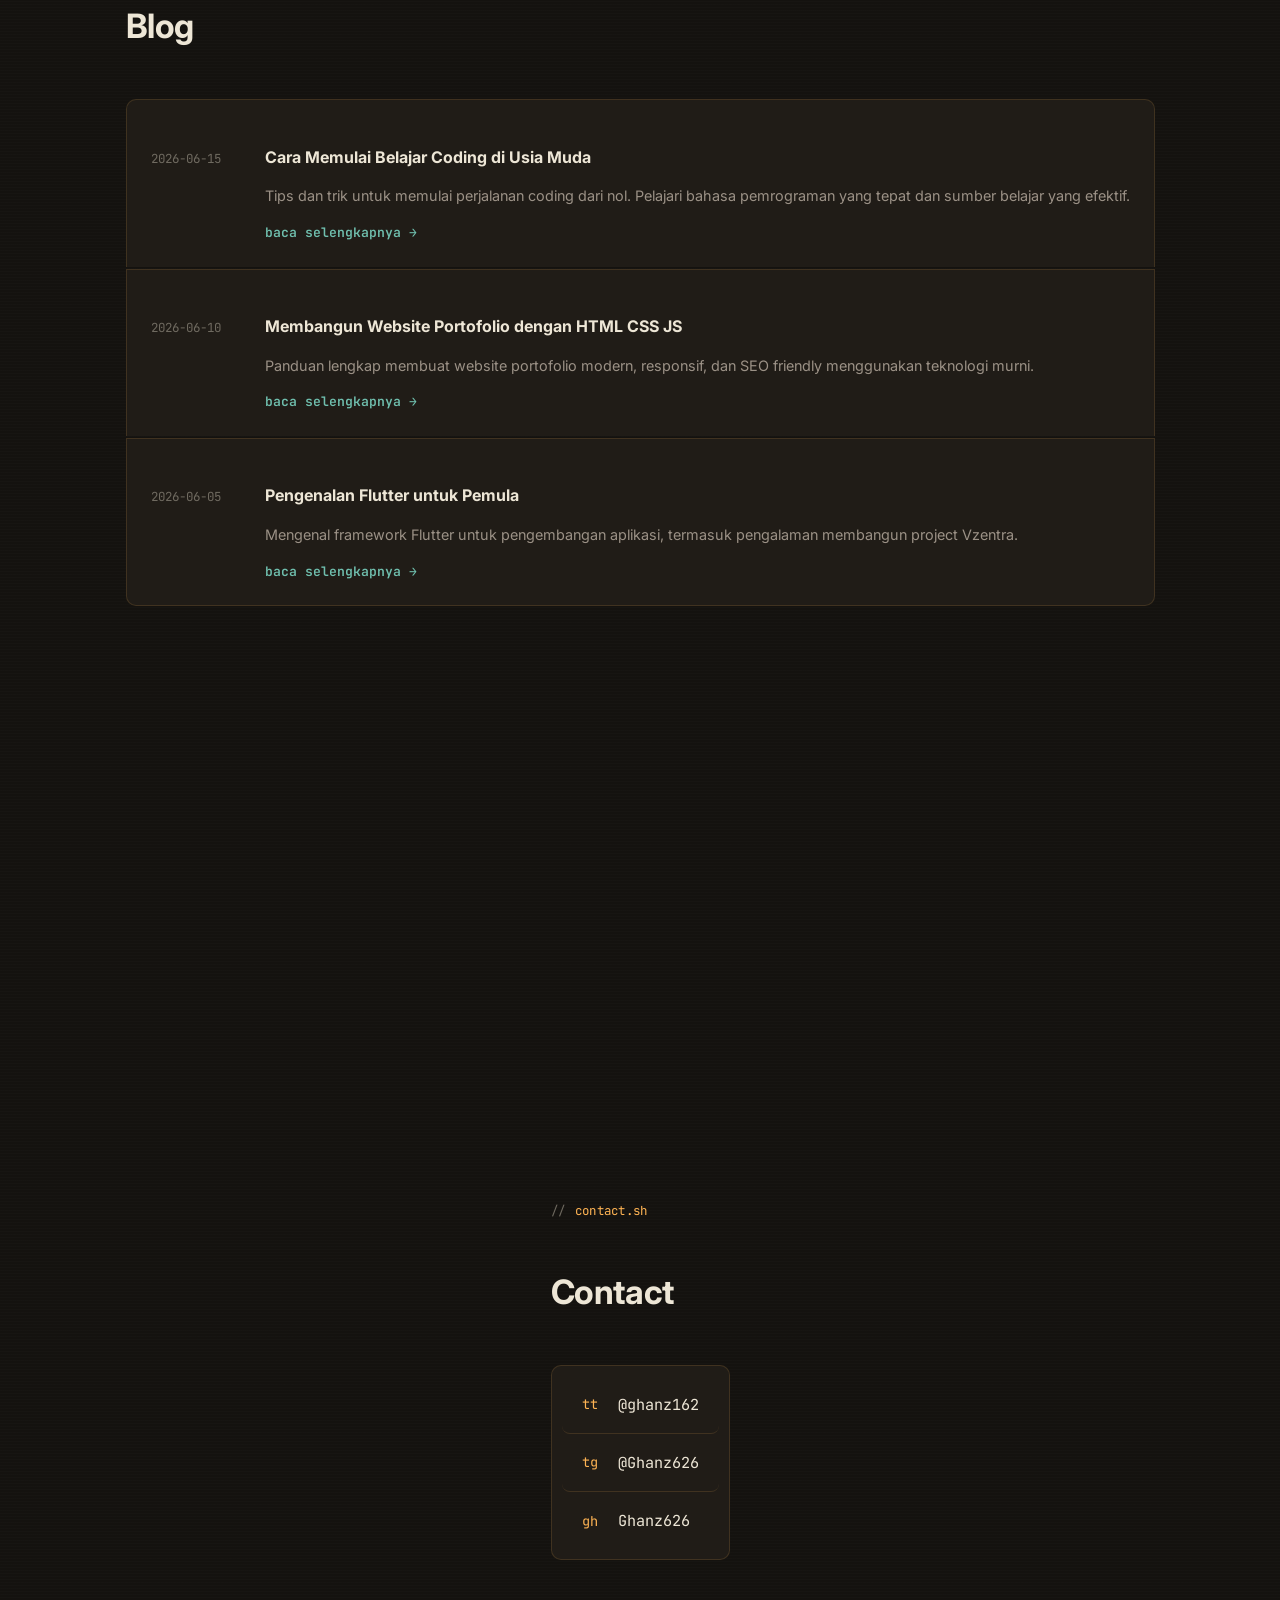
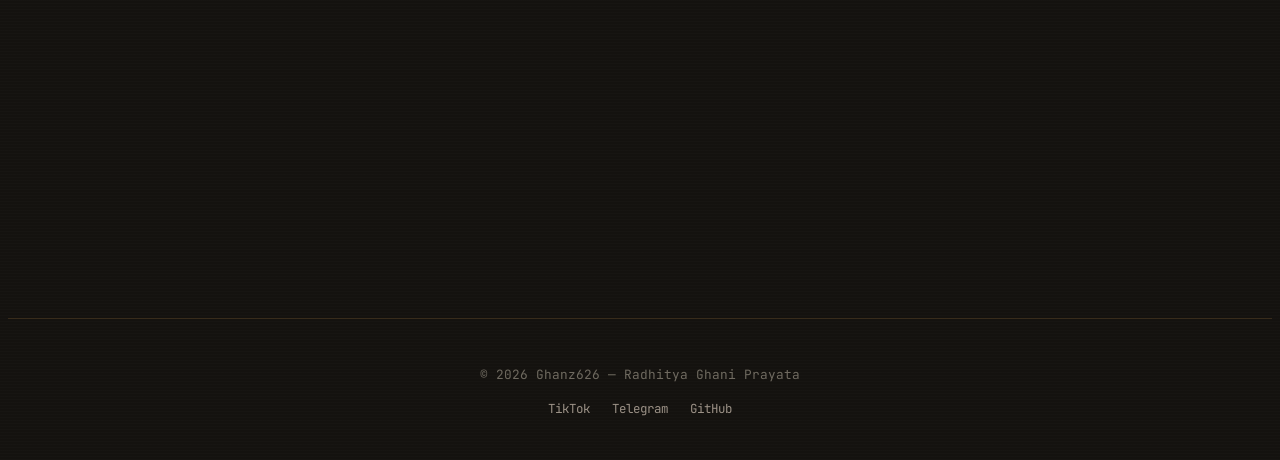
==== commit fdd1921f: "Modify skills and project details in index.html Updated skill percentages and project descriptions." ====
--- a/index.html
+++ b/index.html
@@ -33,7 +33,7 @@
             "https://t.me/Ghanz626",
             "https://github.com/Ghanz626"
         ],
-        "knowsAbout": ["Website Development", "Flutter", "Node.js", "JavaScript", "Telegram Bot", "Android Apps"],
+        "knowsAbout": ["Website Development", "Flutter", "Node.js", "JavaScript", "Telegram Bot"],
         "worksFor": {
             "@type": "Organization",
             "name": "Vzentra"
@@ -109,8 +109,7 @@
  
     <section id="about" class="section about-section">
         <div class="container">
-            <div class="section-head">
-                <div class="eyebrow">about.md</div>
+            <div class="section-head"> 
                 <h2 class="section-title">Tentang Saya</h2>
             </div>
             <div class="about-content surface">
@@ -128,7 +127,7 @@
     <section id="skills" class="section skills-section">
         <div class="container">
             <div class="section-head">
-                <div class="eyebrow">stack.json</div>
+             
                 <h2 class="section-title">Skills</h2>
             </div>
             <div class="skills-grid">
@@ -149,12 +148,12 @@
                     <div class="progress-bar"><div class="progress" style="width: 75%;"></div></div>
                 </div>
                 <div class="skill-card surface">
-                    <div class="skill-head"><h4>flutter</h4><span>70%</span></div>
-                    <div class="progress-bar"><div class="progress" style="width: 70%;"></div></div>
-                </div>
-                <div class="skill-card surface">
-                    <div class="skill-head"><h4>github</h4><span>85%</span></div>
-                    <div class="progress-bar"><div class="progress" style="width: 85%;"></div></div>
+                    <div class="skill-head"><h4>flutter</h4><span>30%</span></div>
+                    <div class="progress-bar"><div class="progress" style="width: 30%;"></div></div>
+                </div>
+                <div class="skill-card surface">
+                    <div class="skill-head"><h4>PYTHON</h4><span>15%</span></div>
+                    <div class="progress-bar"><div class="progress" style="width: 15%;"></div></div>
                 </div>
             </div>
         </div>
@@ -169,7 +168,7 @@
             <div class="projects-grid">
                 <div class="project-card surface">
                     <div class="project-top"><span class="project-lang-dot"></span><h4>vzentra</h4></div>
-                    <p>Project utama yang sedang saya kembangkan. Platform teknologi dengan berbagai fitur inovatif.</p>
+                    <p>Project utama yang sedang saya adalah mengembangkan sebuah web dan membuat bot wa atau tele.</p>
                 </div>
                 <div class="project-card surface">
                     <div class="project-top"><span class="project-lang-dot"></span><h4>website-dev</h4></div>
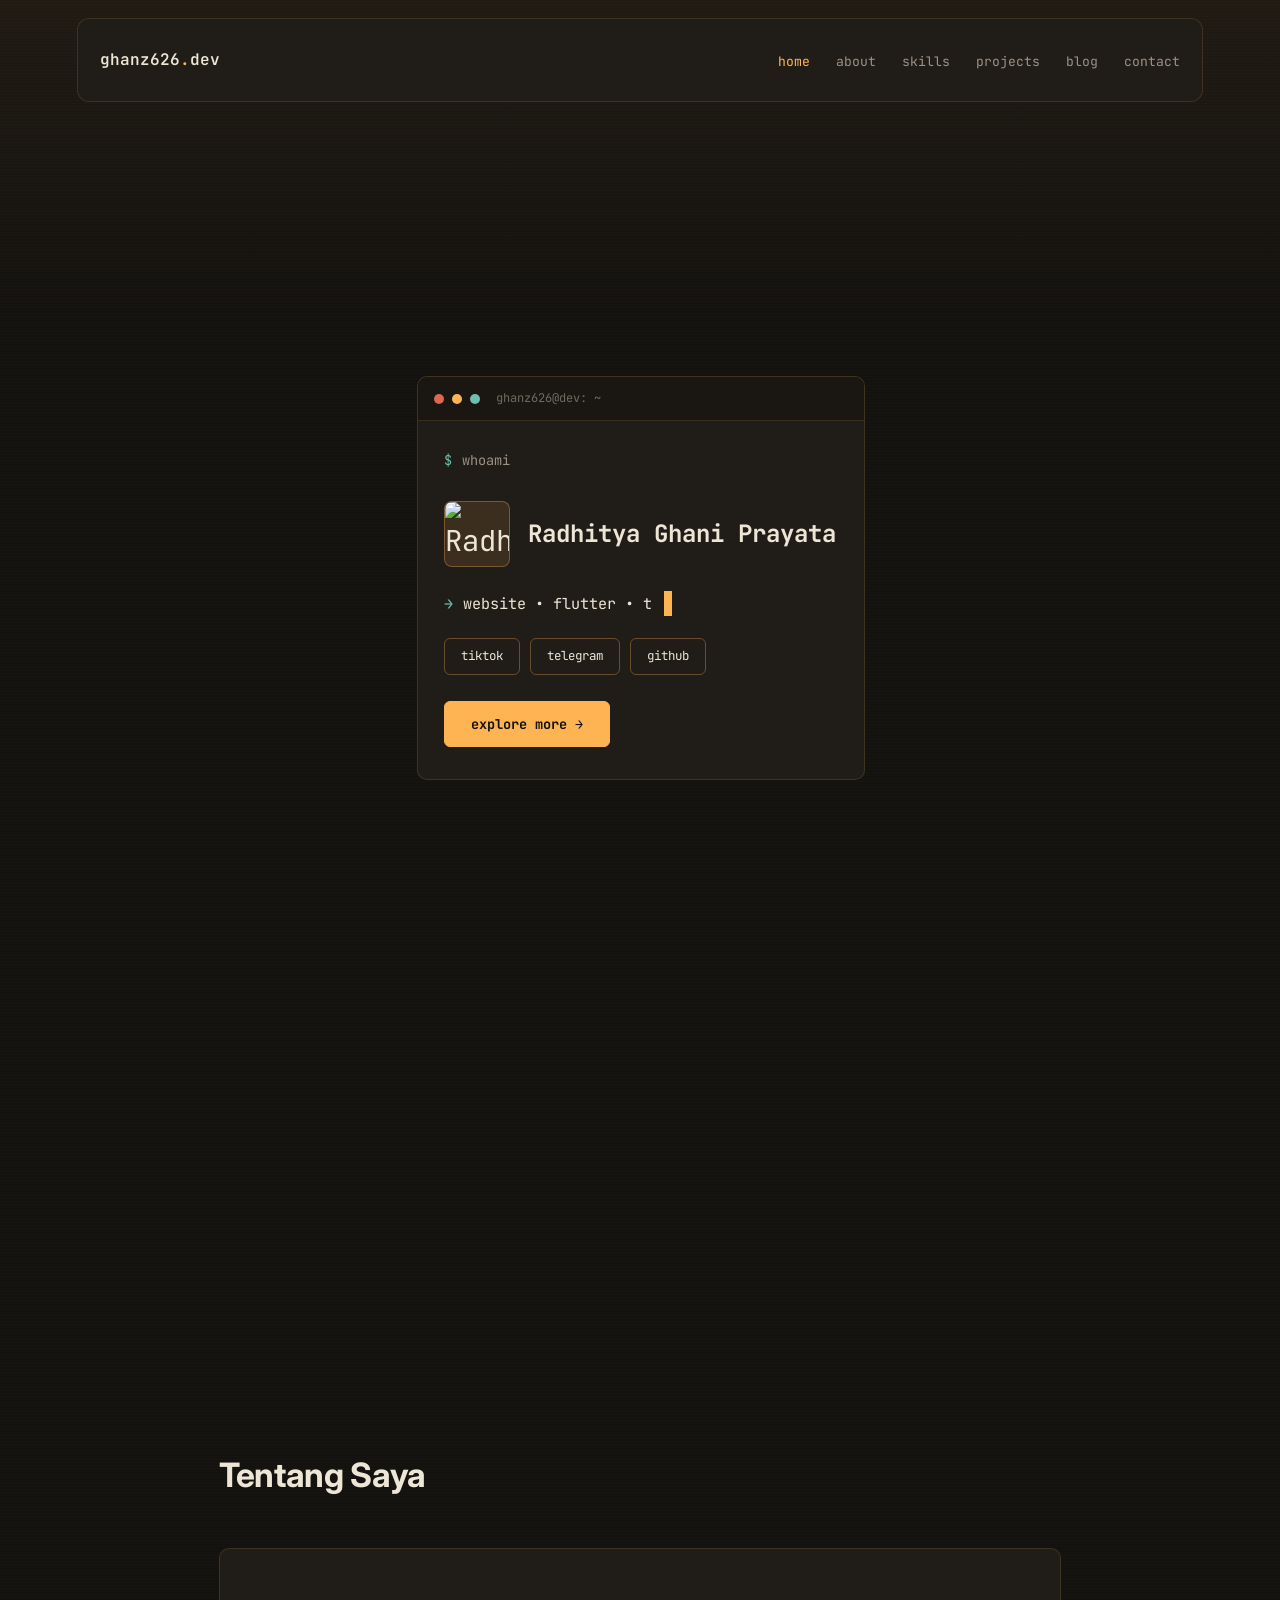
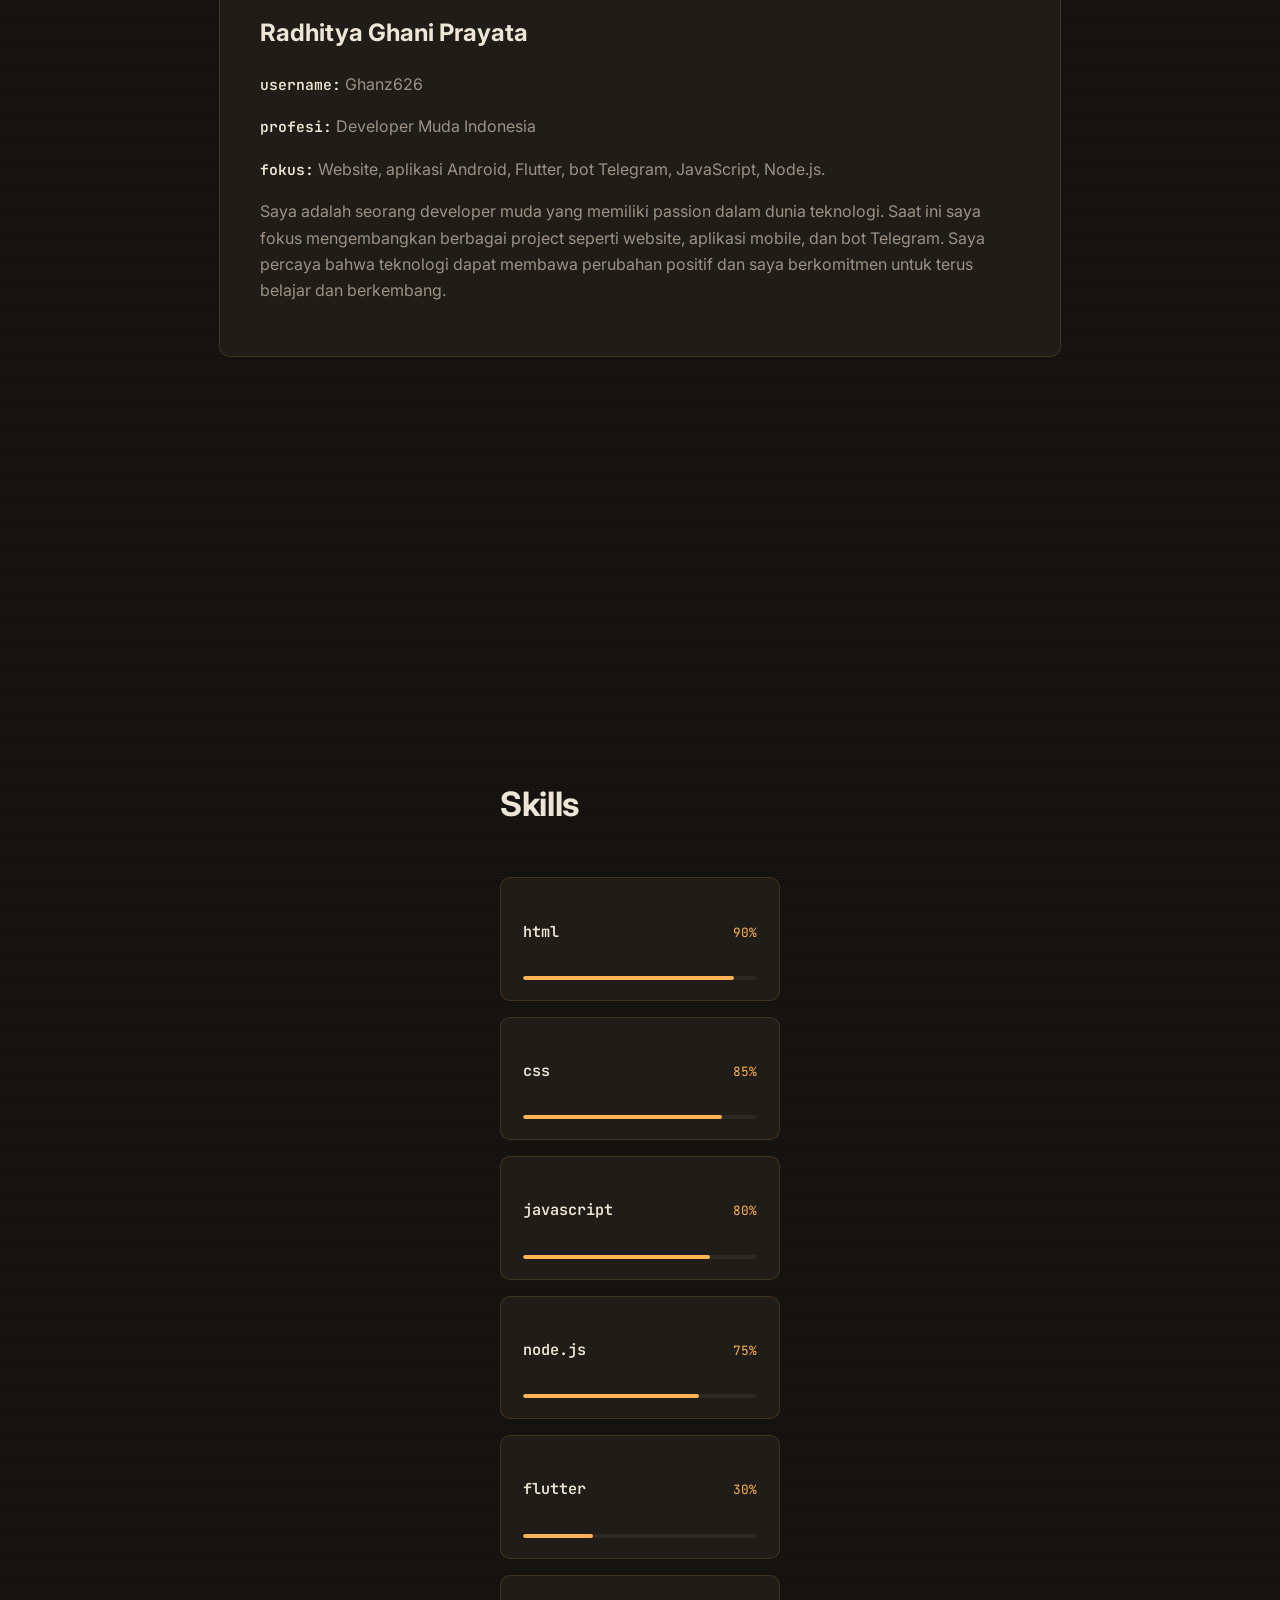
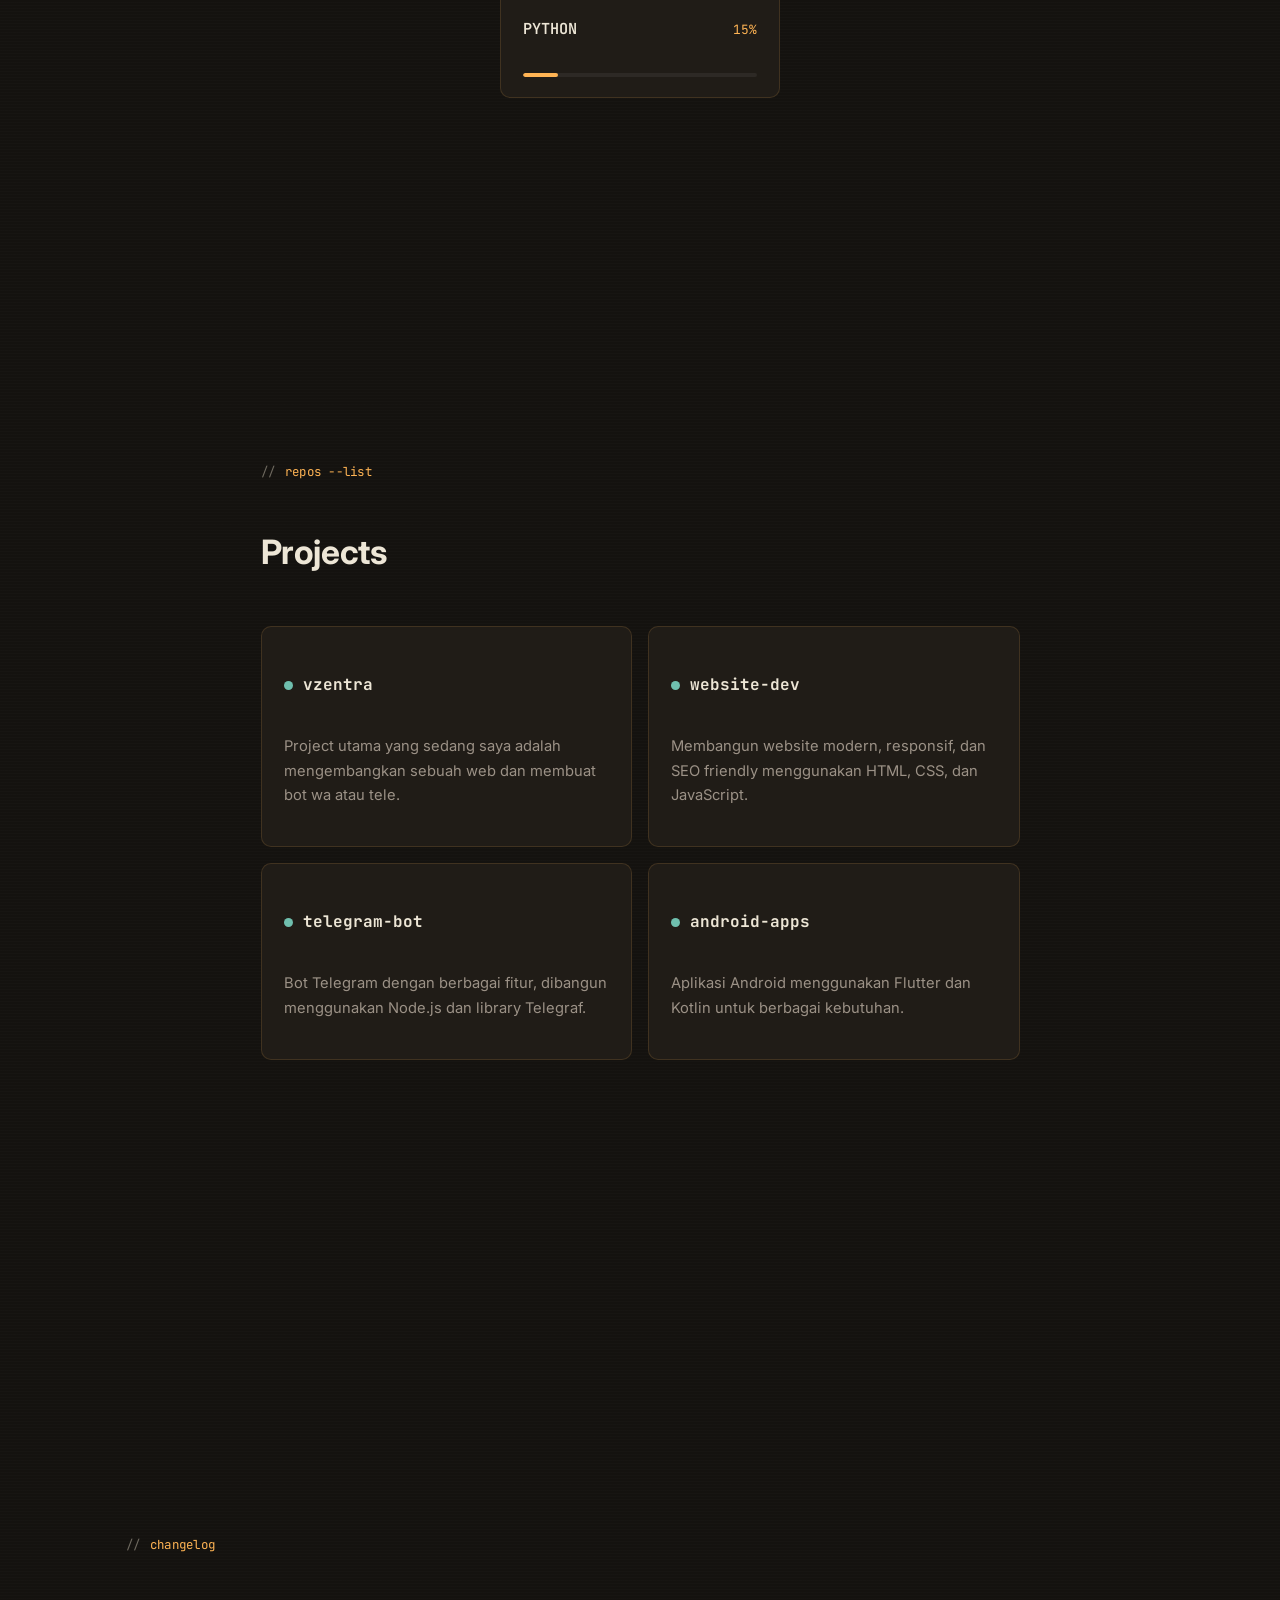
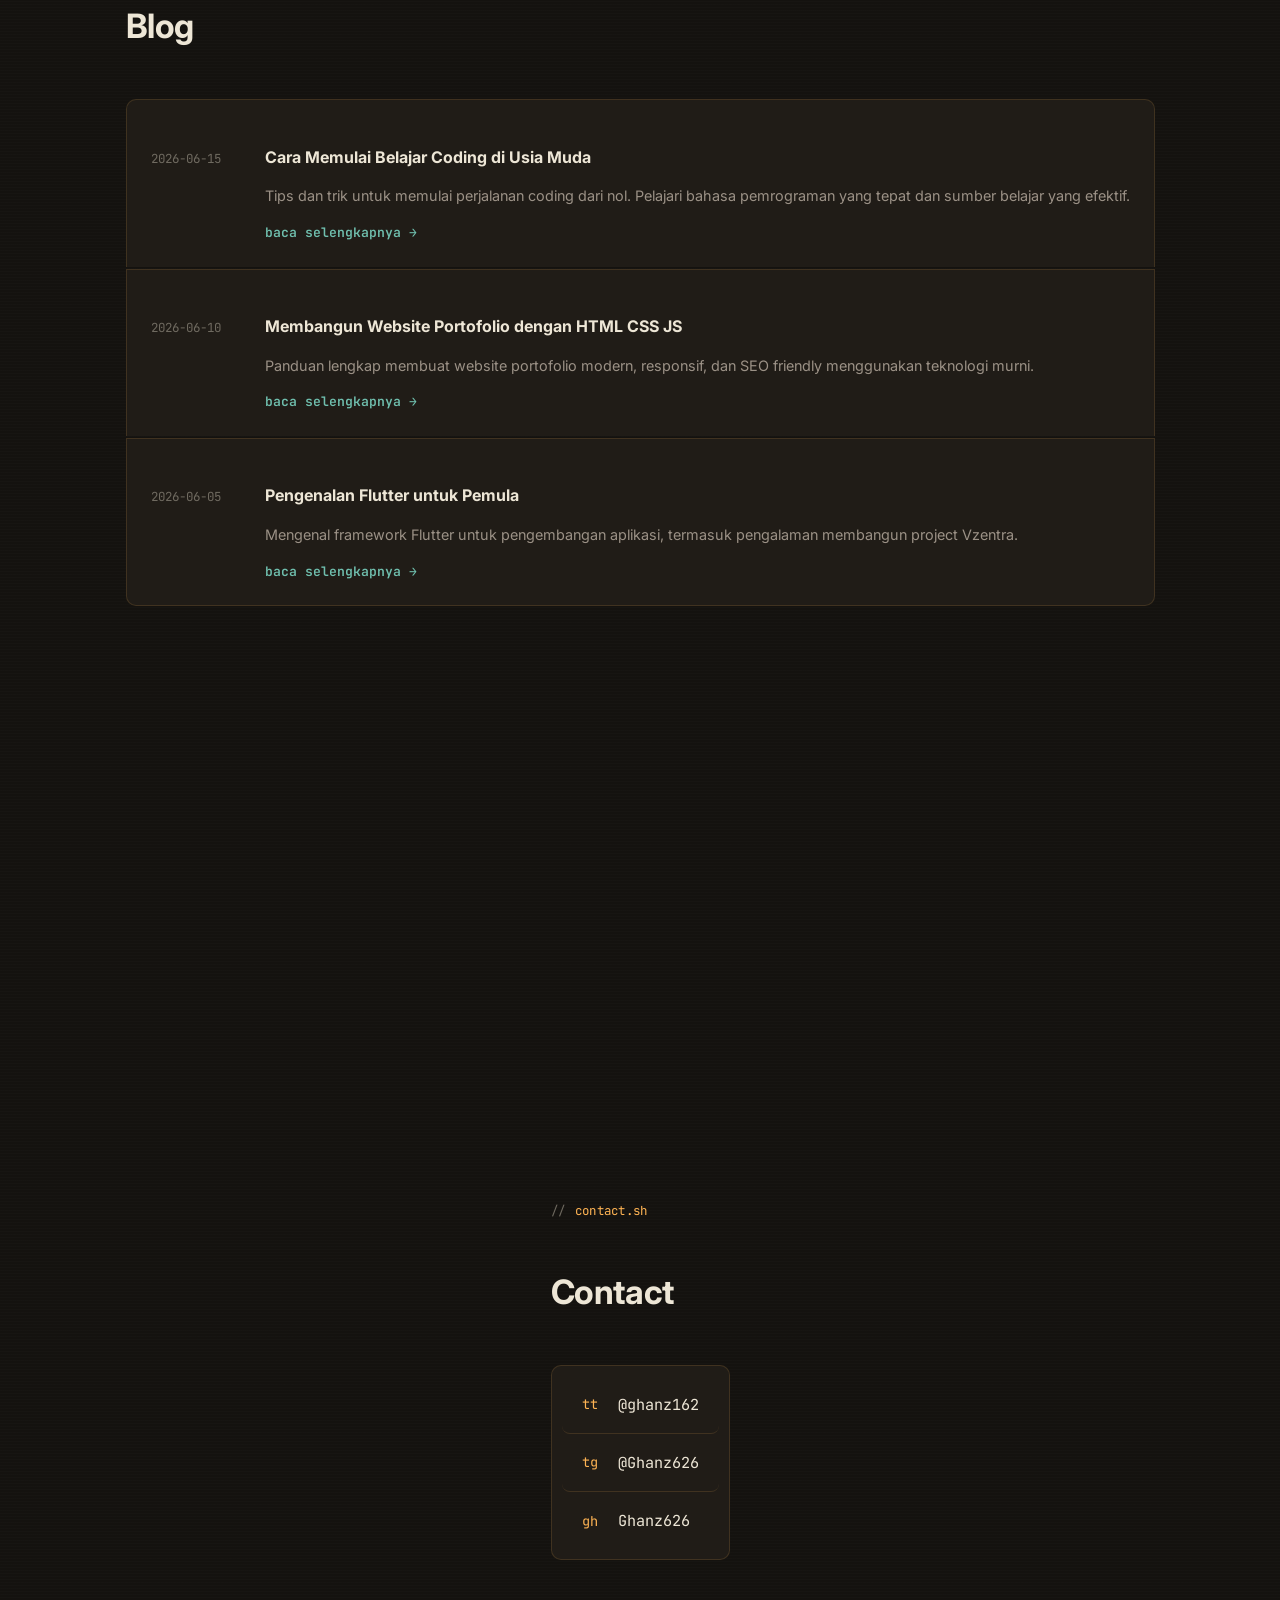
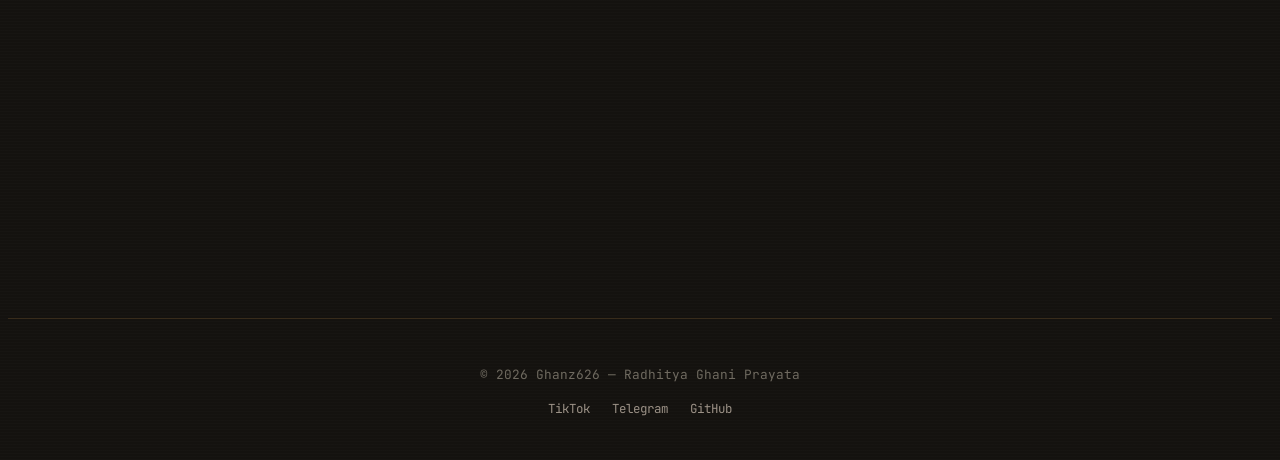
==== commit 53f4074b: "Change GitHub link to new username Updated GitHub profile link to the new username." ====
--- a/index.html
+++ b/index.html
@@ -1,45 +1,45 @@
 <!DOCTYPE html>
 <html lang="id">
 <head>
-    <meta charset="UTF-8">
-    <meta name="viewport" content="width=device-width, initial-scale=1.0">
-    <title>WELCOME TO MY WEBSITE</title>
-    <meta name="description" content="Ghanz626 adalah identitas online dari Radhitya Ghani Prayata, seorang developer muda Indonesia yang mengembangkan website, aplikasi Android, Flutter, JavaScript, Node.js, dan project APP Vzentra.">
-    <meta name="keywords" content="Ghanz626,Radhitya Ghani Prayata,Vzentra,Developer Indonesia,Flutter Developer,Node.js,Telegram Bot,Website Developer">
-    <meta name="robots" content="index, follow">
-    <link rel="canonical" href="https://ghanz626.github.io/">
- 
-    <meta property="og:title" content="Ghanz626 | Radhitya Ghani Prayata - Young Developer Indonesia">
-    <meta property="og:description" content="Portofolio Radhitya Ghani Prayata, developer muda Indonesia dengan berbagai project teknologi.">
-    <meta property="og:type" content="website">
-    <meta property="og:url" content="https://ghanz626.github.io/">
-    <meta property="og:image" content="https://ghanz626.github.io/favicon.ico">
- 
-    <meta name="twitter:card" content="summary_large_image">
-    <meta name="twitter:title" content="Ghanz626 | Radhitya Ghani Prayata - Young Developer Indonesia">
-    <meta name="twitter:description" content="Portofolio Radhitya Ghani Prayata, developer muda Indonesia dengan berbagai project teknologi.">
- 
-    <script type="application/ld+json">
-    {
-        "@context": "https://schema.org",
-        "@type": "Person",
-        "name": "Radhitya Ghani Prayata",
-        "alternateName": "Ghanz626",
-        "jobTitle": "Young Developer",
-        "nationality": "Indonesia",
-        "url": "https://ghanz626.github.io/",
-        "sameAs": [
-            "https://tiktok.com/@ghanz162",
-            "https://t.me/Ghanz626",
-            "https://github.com/Ghanz626"
-        ],
-        "knowsAbout": ["Website Development", "Flutter", "Node.js", "JavaScript", "Telegram Bot"],
-        "worksFor": {
-            "@type": "Organization",
-            "name": "Vzentra"
-        }
-    }
-    </script>
+  <meta charset="UTF-8">
+<meta name="viewport" content="width=device-width, initial-scale=1.0">
+<title>Ghanz626 | Radhitya Ghani Prayata - Young Developer Indonesia</title>
+ 
+<meta name="description" content="Ghanz626 adalah identitas online dari Radhitya Ghani Prayata, seorang developer muda Indonesia yang mengembangkan website, aplikasi Android, Flutter, JavaScript, Node.js, dan project APP Vzentra.">
+<meta name="keywords" content="Ghanz626,Radhitya Ghani Prayata,Vzentra,Developer Indonesia,Flutter Developer,Node.js,Telegram Bot,Website Developer,ghanz162">
+<meta name="robots" content="index, follow">
+ 
+<!-- PENTING: canonical & og:url sekarang mengarah ke URL ASLI situs ini -->
+<link rel="canonical" href="https://ghanz626-vzentra.github.io/Ghanz626/">
+ 
+<meta property="og:type" content="website">
+<meta property="og:title" content="Ghanz626 | Radhitya Ghani Prayata - Young Developer Indonesia">
+<meta property="og:description" content="Portofolio Radhitya Ghani Prayata, developer muda Indonesia dengan berbagai project teknologi.">
+<meta property="og:url" content="https://ghanz626-vzentra.github.io/Ghanz626/">
+<meta property="og:image" content="https://ghanz626-vzentra.github.io/Ghanz626/favicon.ico">
+ 
+<meta name="twitter:card" content="summary_large_image">
+<meta name="twitter:title" content="Ghanz626 | Radhitya Ghani Prayata - Young Developer Indonesia">
+<meta name="twitter:description" content="Portofolio Radhitya Ghani Prayata, developer muda Indonesia dengan berbagai project teknologi.">
+ 
+<!-- Tambahan: schema.org Person markup, membantu Google memahami ini halaman TENTANG SESEORANG -->
+<script type="application/ld+json">
+{
+  "@context": "https://schema.org",
+  "@type": "Person",
+  "name": "Radhitya Ghani Prayata",
+  "alternateName": ["Ghanz626", "ghanz162"],
+  "url": "https://ghanz626-vzentra.github.io/Ghanz626/",
+  "image": "https://files.catbox.moe/wynenv.jpg",
+  "jobTitle": "Developer Muda Indonesia",
+  "sameAs": [
+    "https://github.com/Ghanz626-vzentra",
+    "https://t.me/Ghanz626",
+    "https://tiktok.com/@ghanz162"
+  ]
+}
+</script>
+ 
  
     <link rel="icon" href="data:image/svg+xml,<svg xmlns='http://www.w3.org/2000/svg' viewBox='0 0 100 100'><text y='.9em' font-size='90'>👨‍💻</text></svg>">
     <link rel="manifest" href="manifest.json">
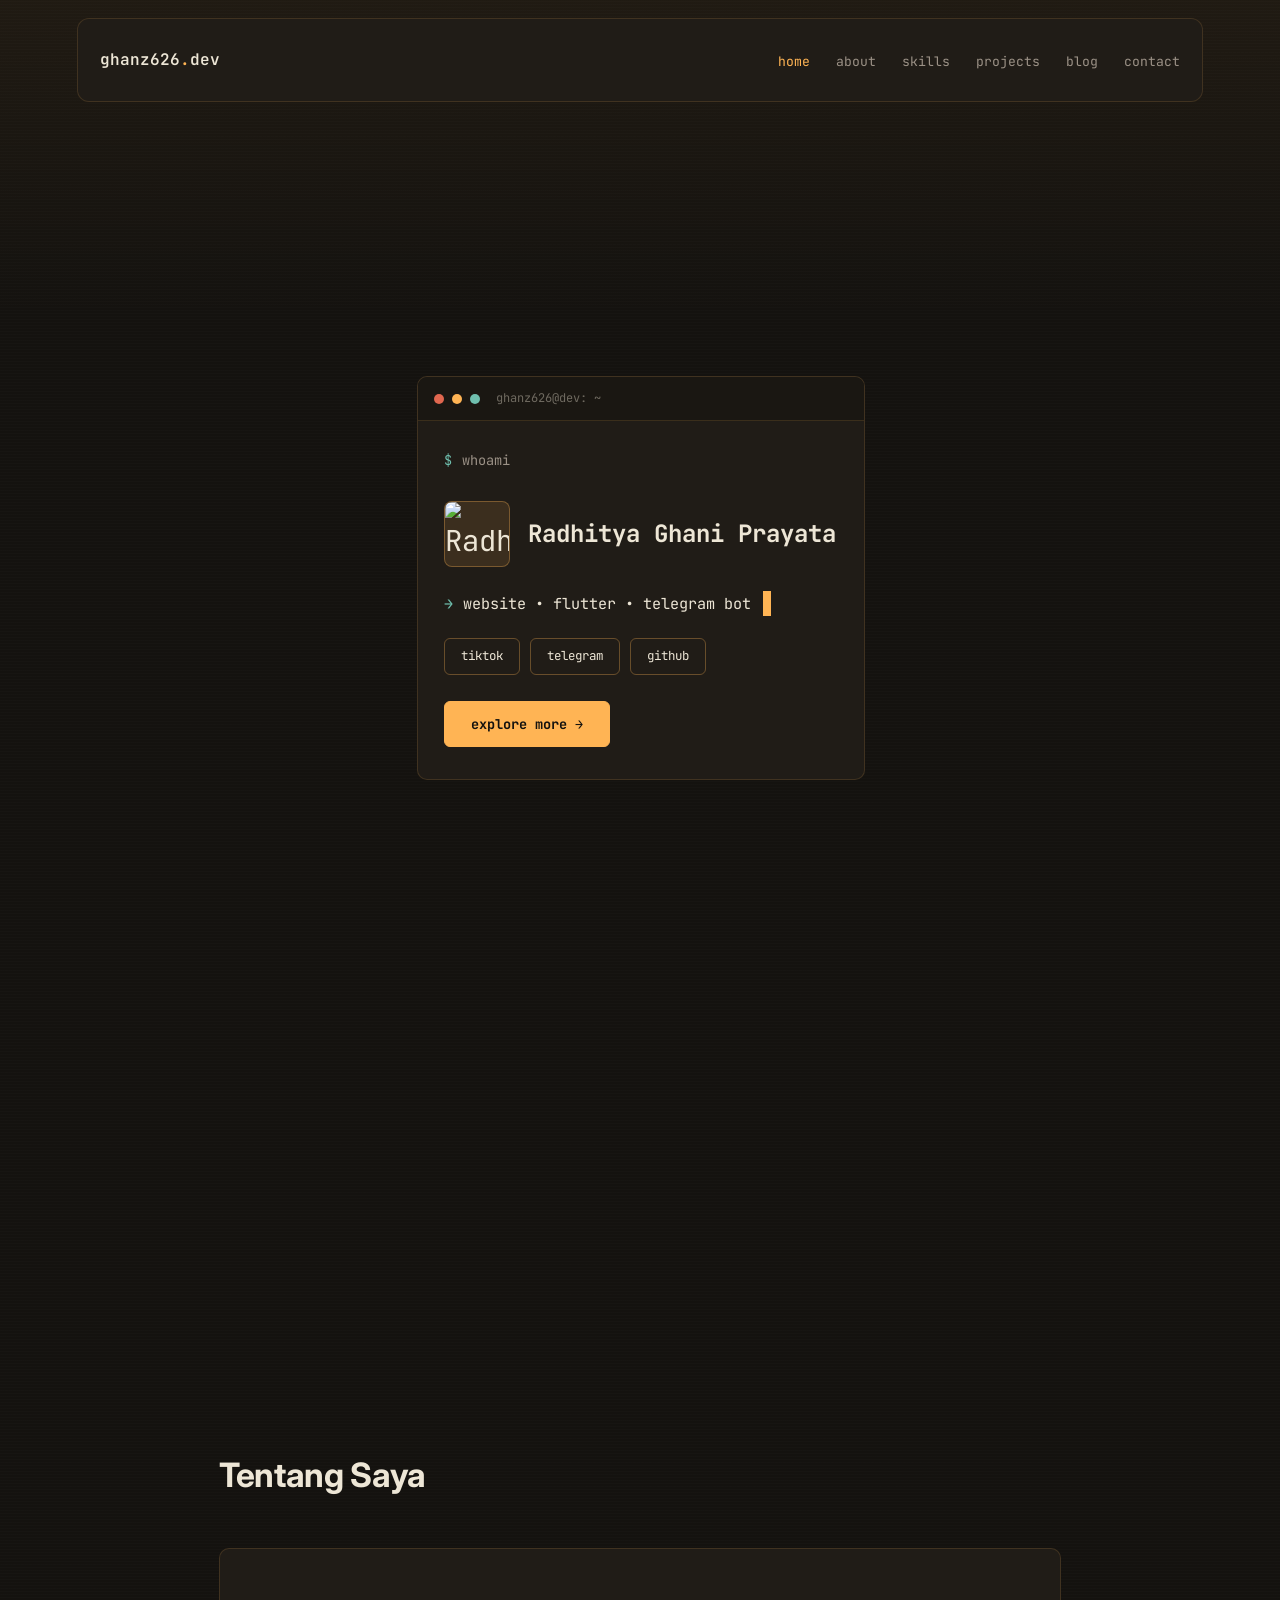
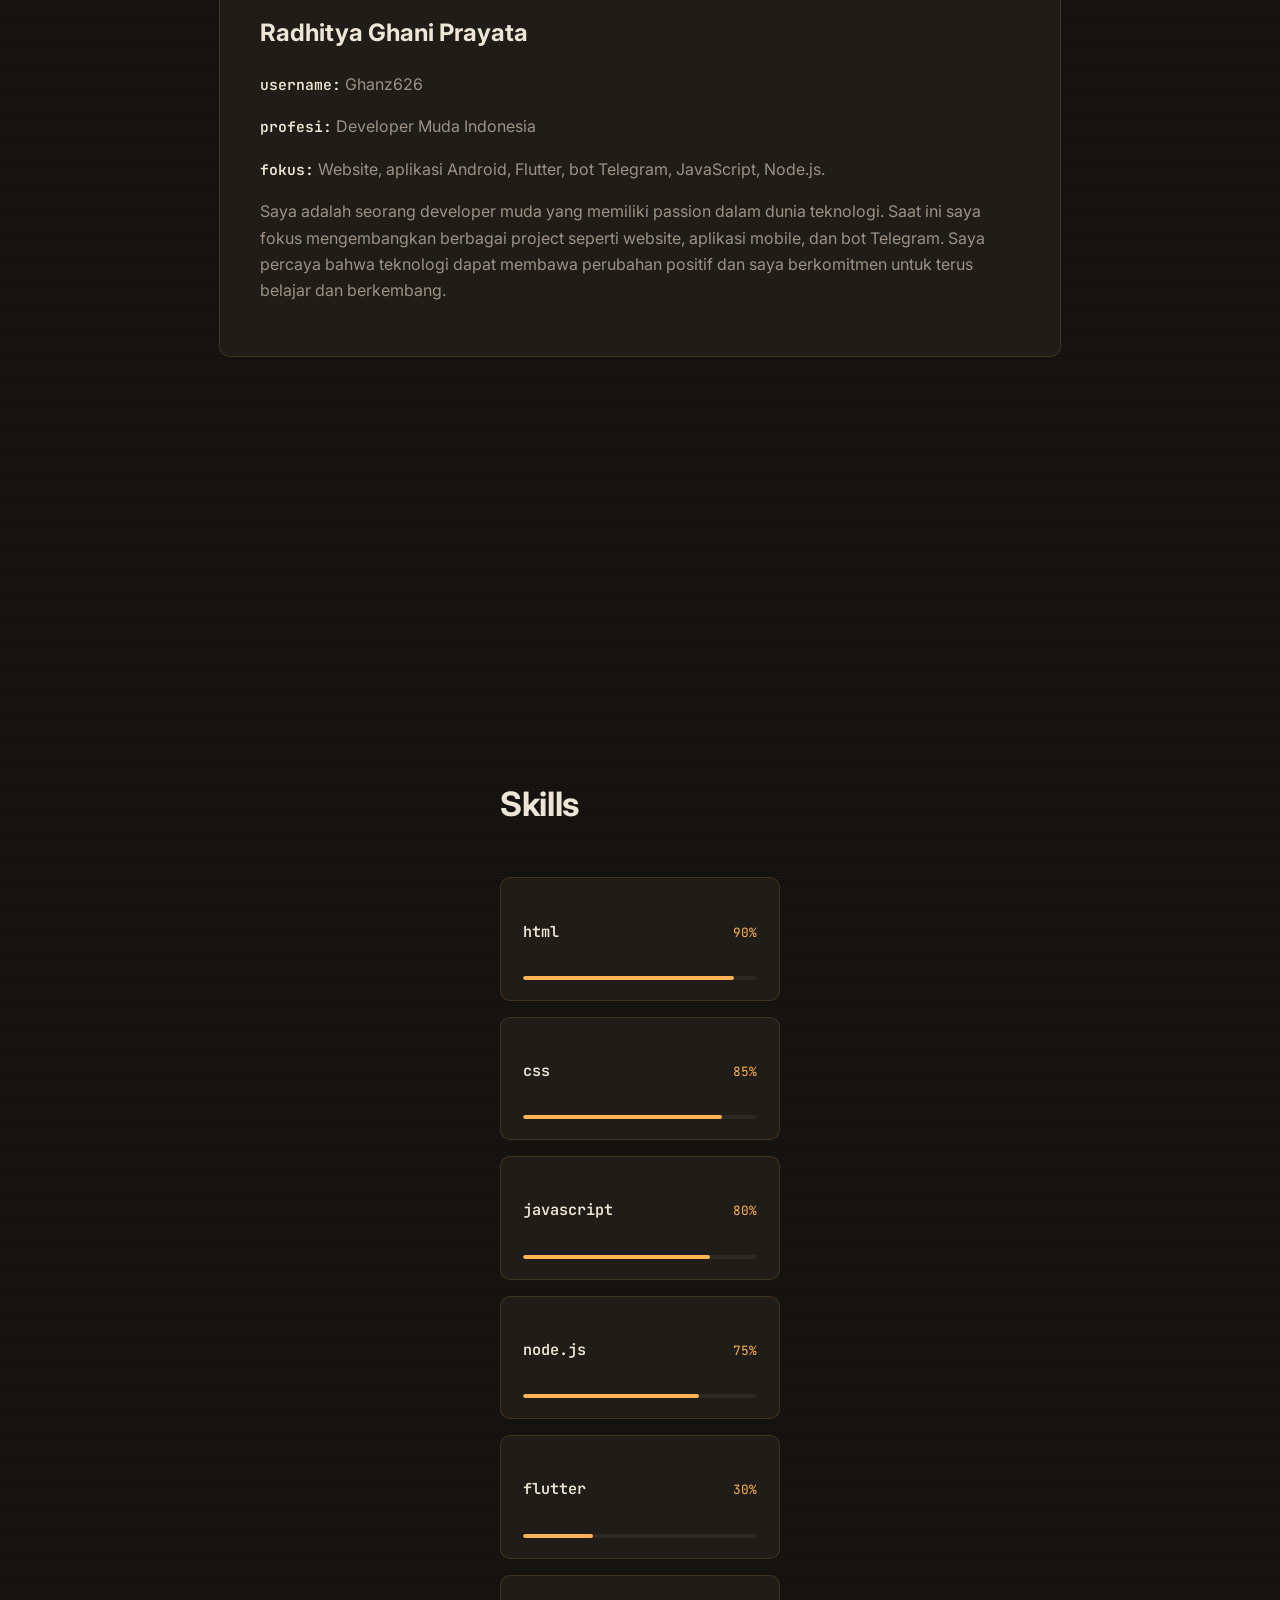
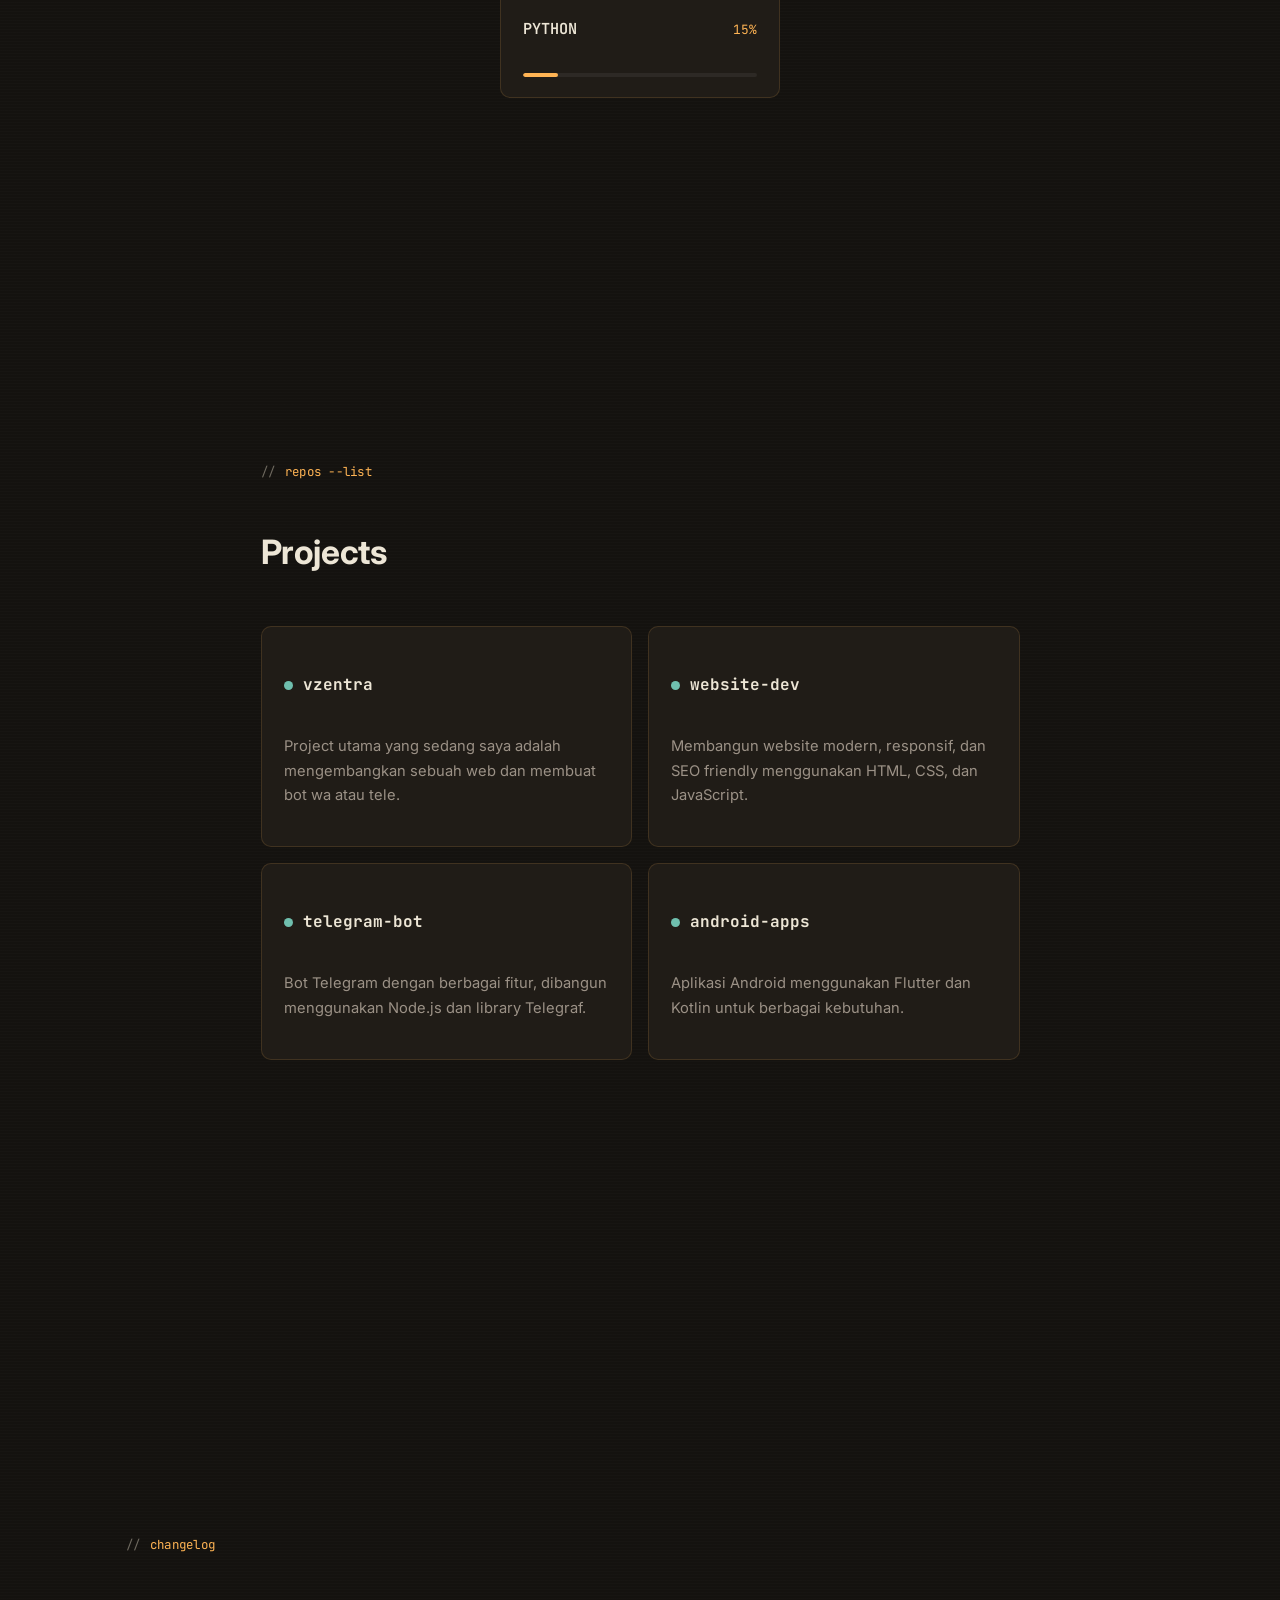
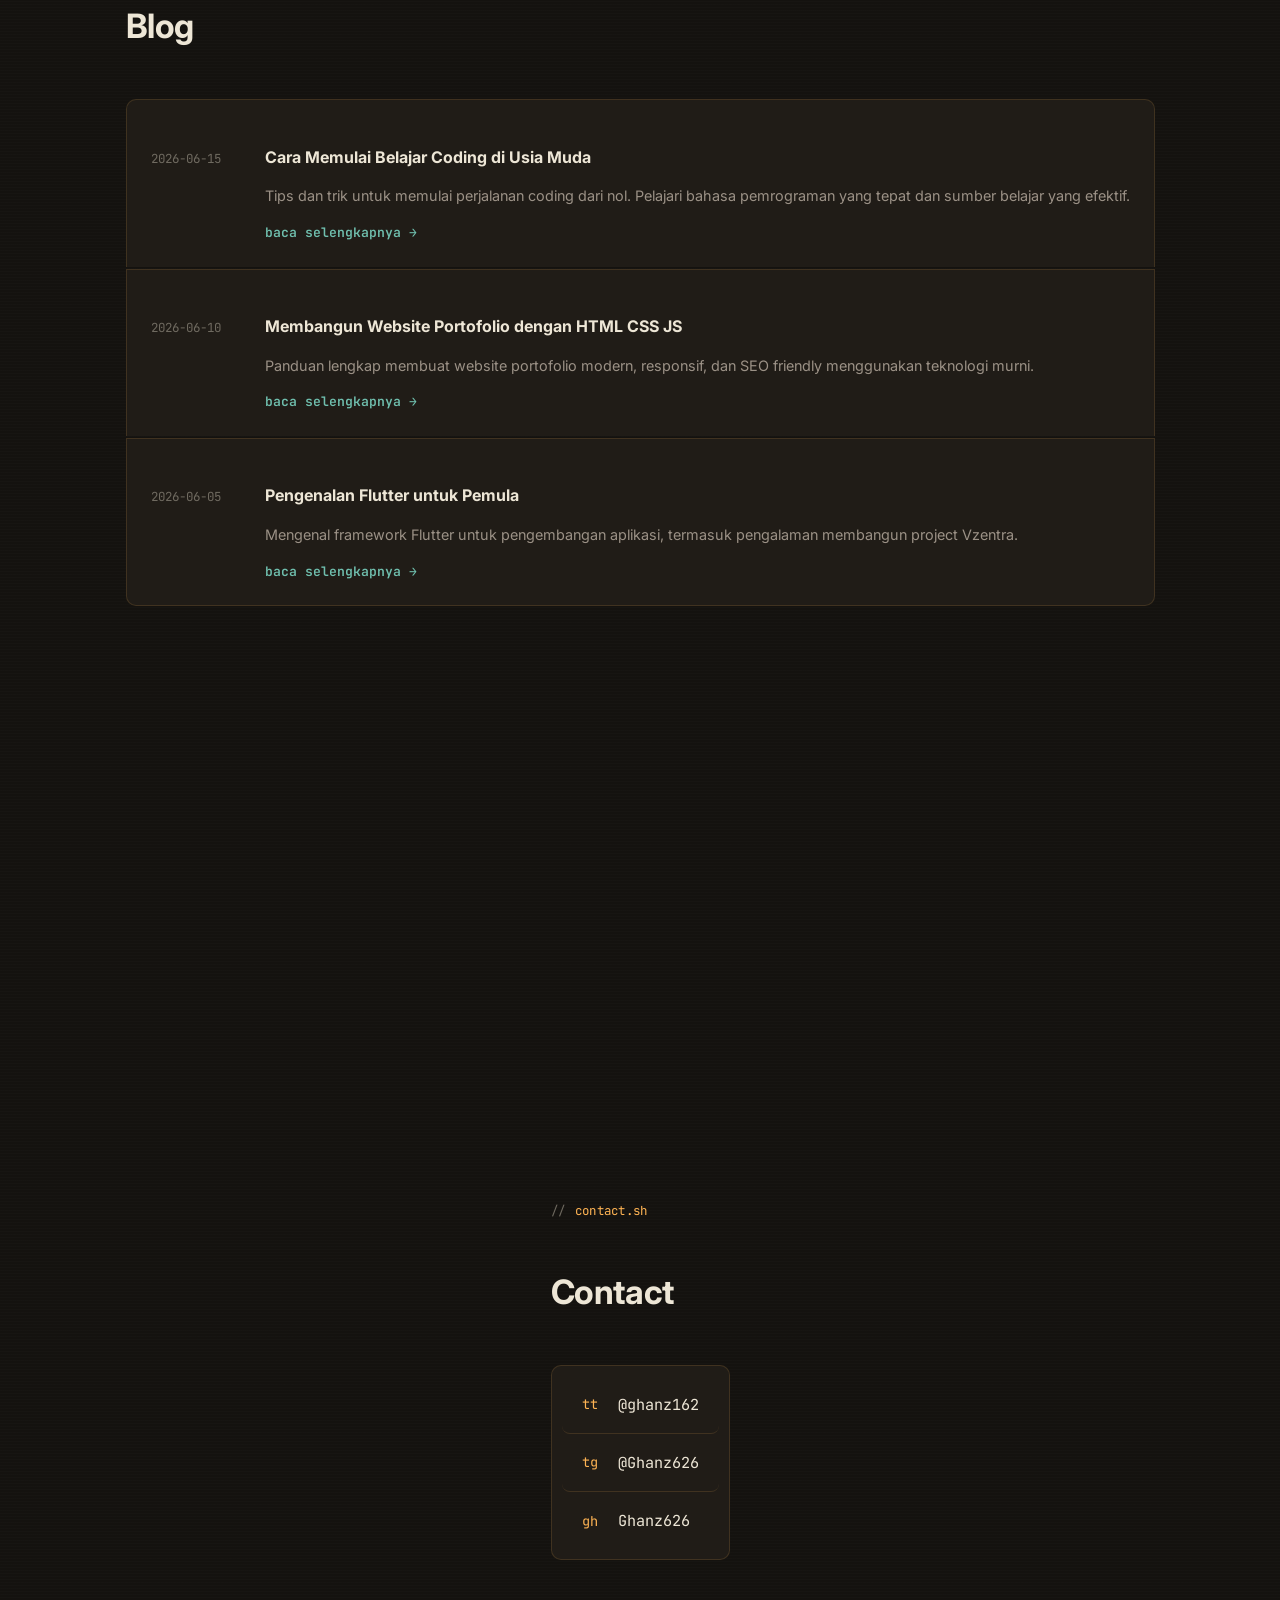
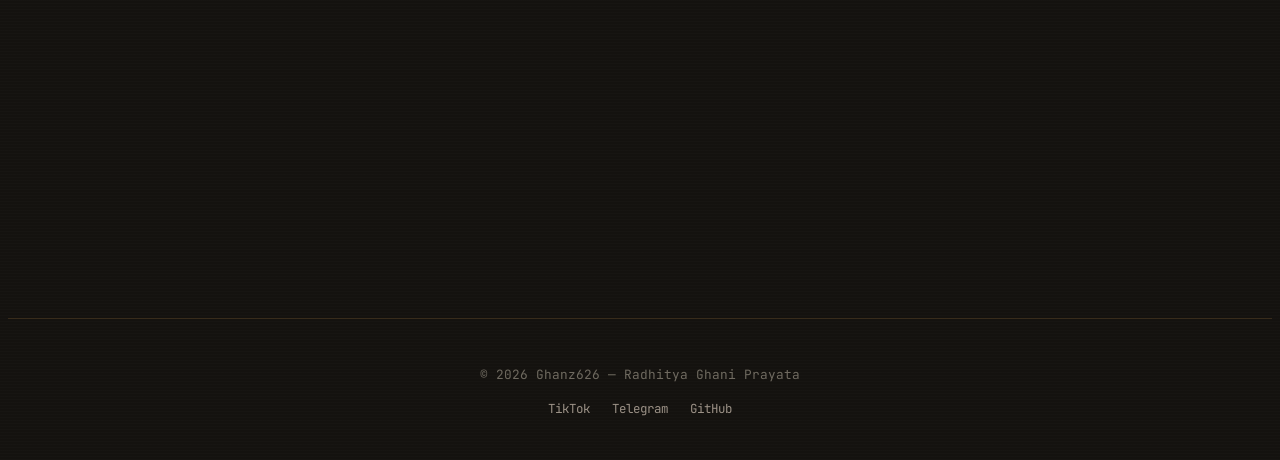
==== commit 582faa6b: "Update index.html" ====
--- a/index.html
+++ b/index.html
@@ -99,7 +99,7 @@
                     <div class="social-buttons">
                         <a href="https://tiktok.com/@ghanz162" target="_blank" rel="noopener" class="btn-social">tiktok</a>
                         <a href="https://t.me/Ghanz626" target="_blank" rel="noopener" class="btn-social">telegram</a>
-                        <a href="https://github.com/Ghanz626" target="_blank" rel="noopener" class="btn-social">github</a>
+                        <a href="https://github.com/Ghanz626-VZENTRA" target="_blank" rel="noopener" class="btn-social">github</a>
                     </div>
                     <a href="#about" class="btn-primary">explore more →</a>
                 </div>
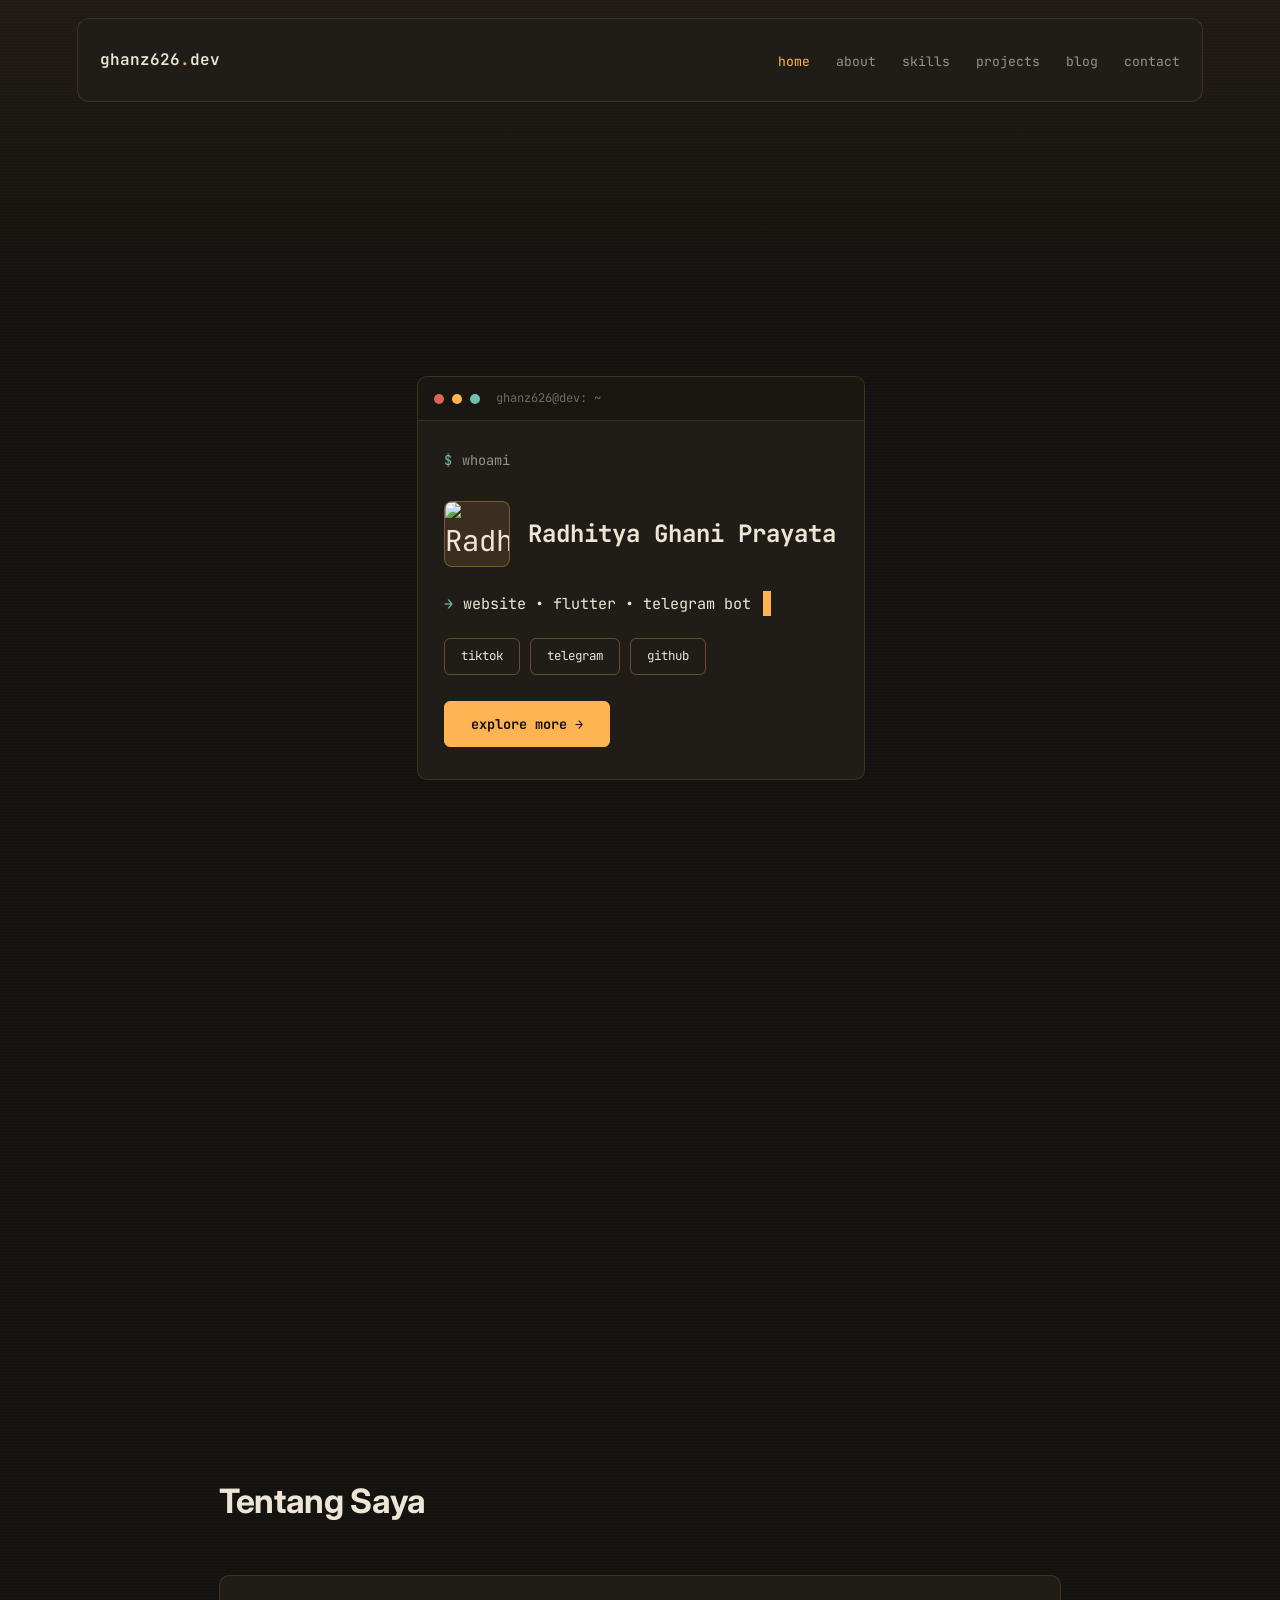
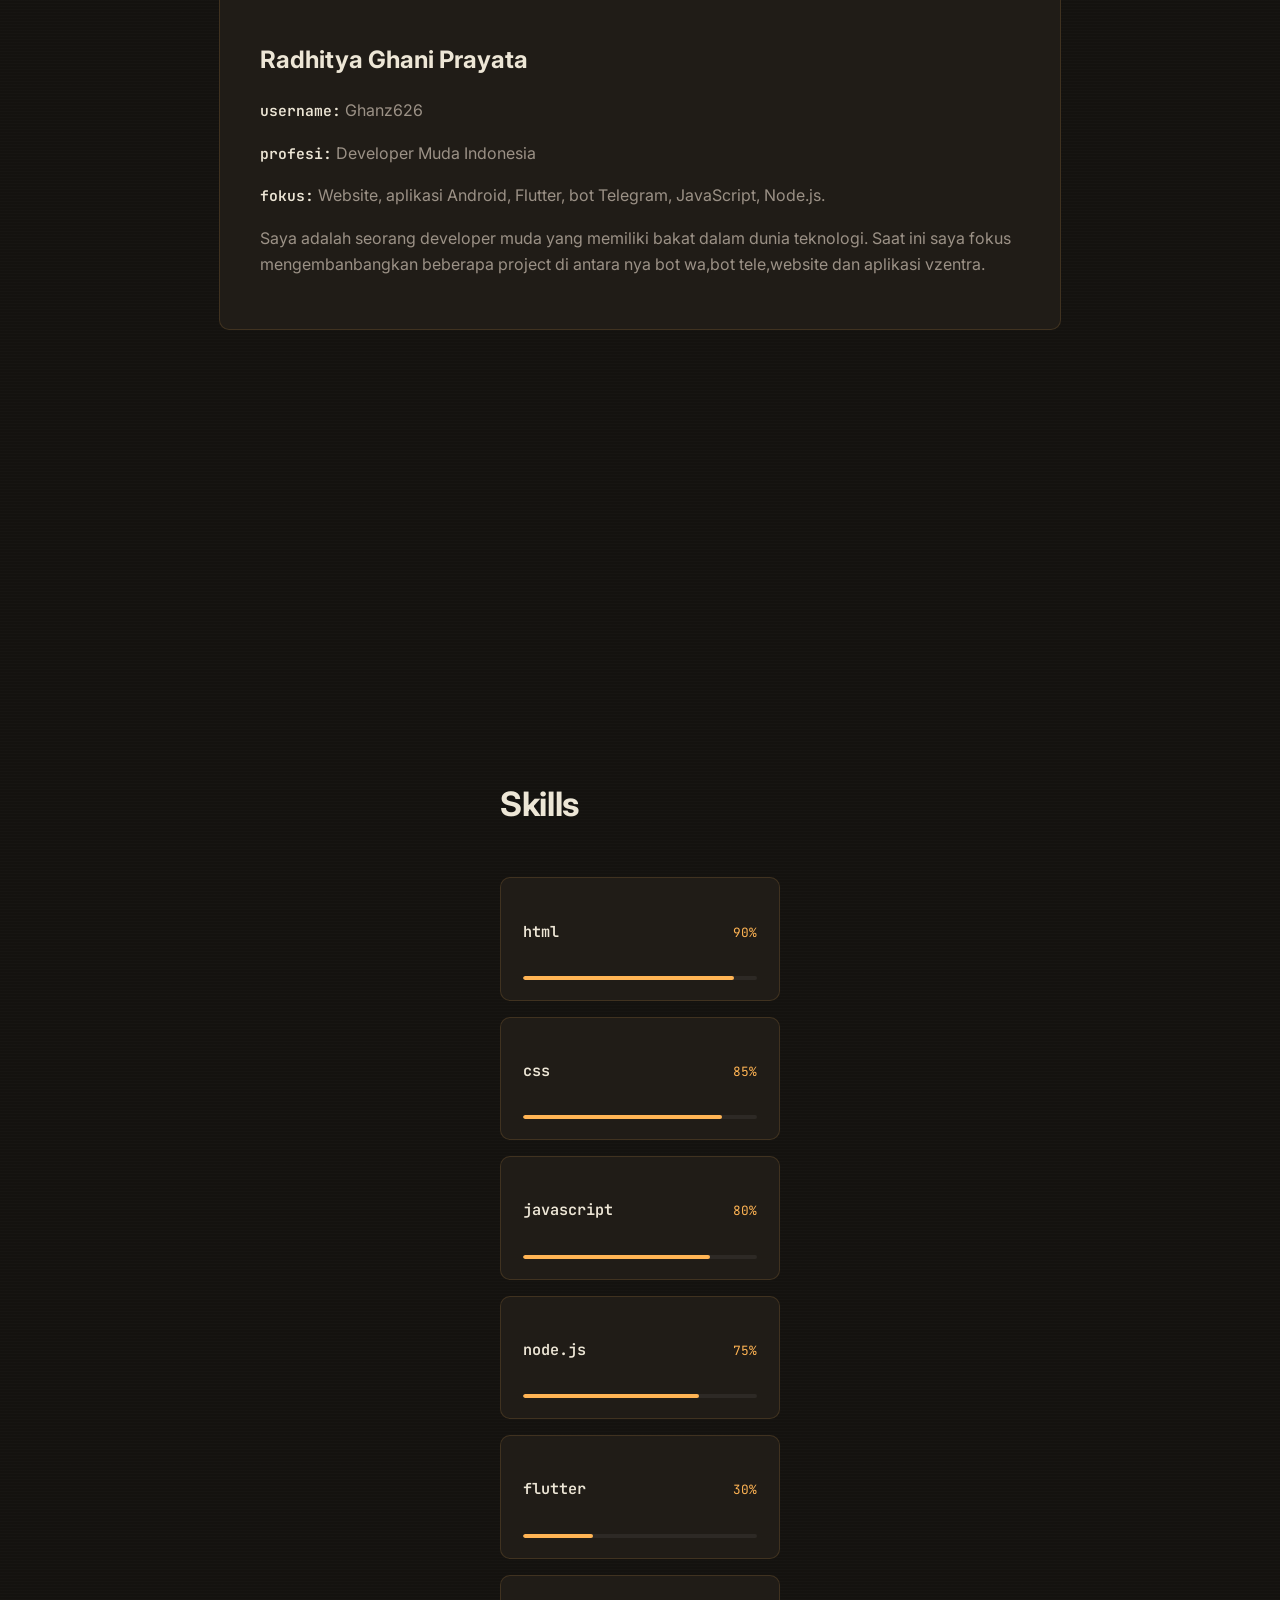
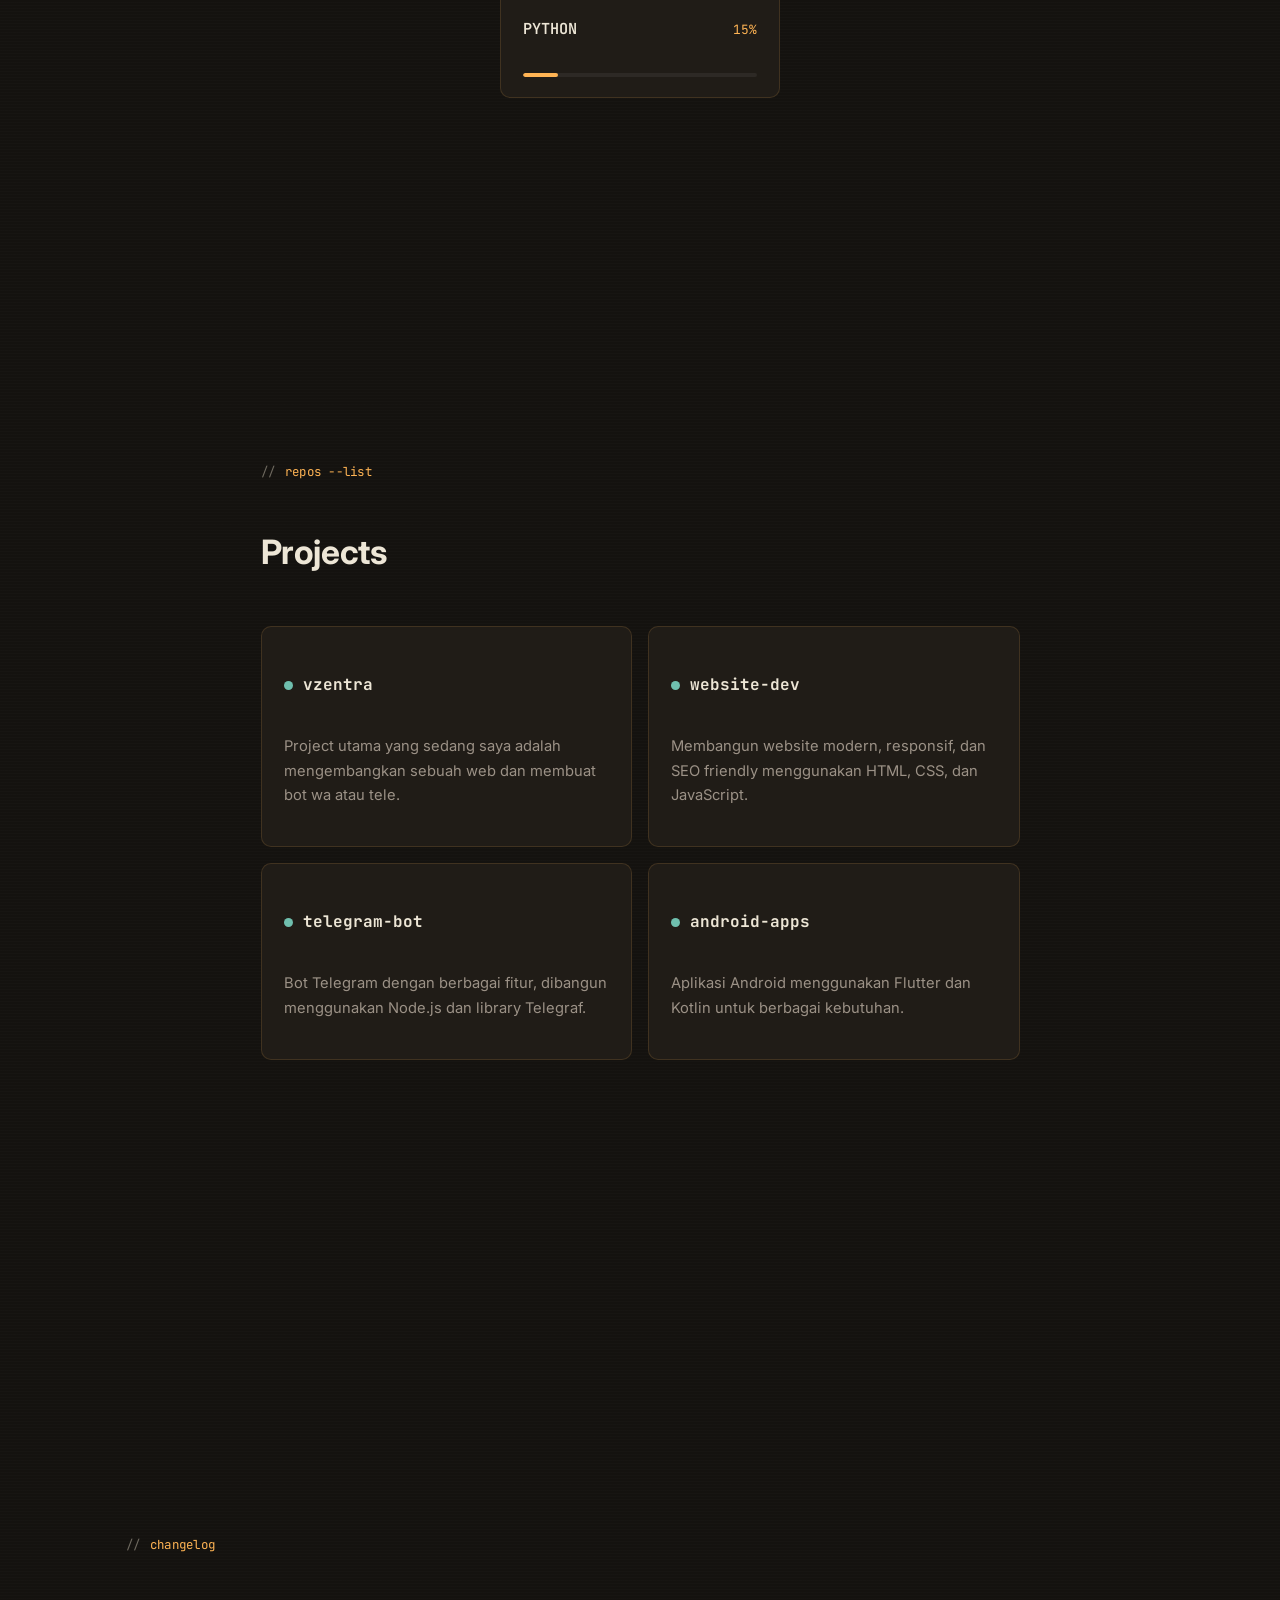
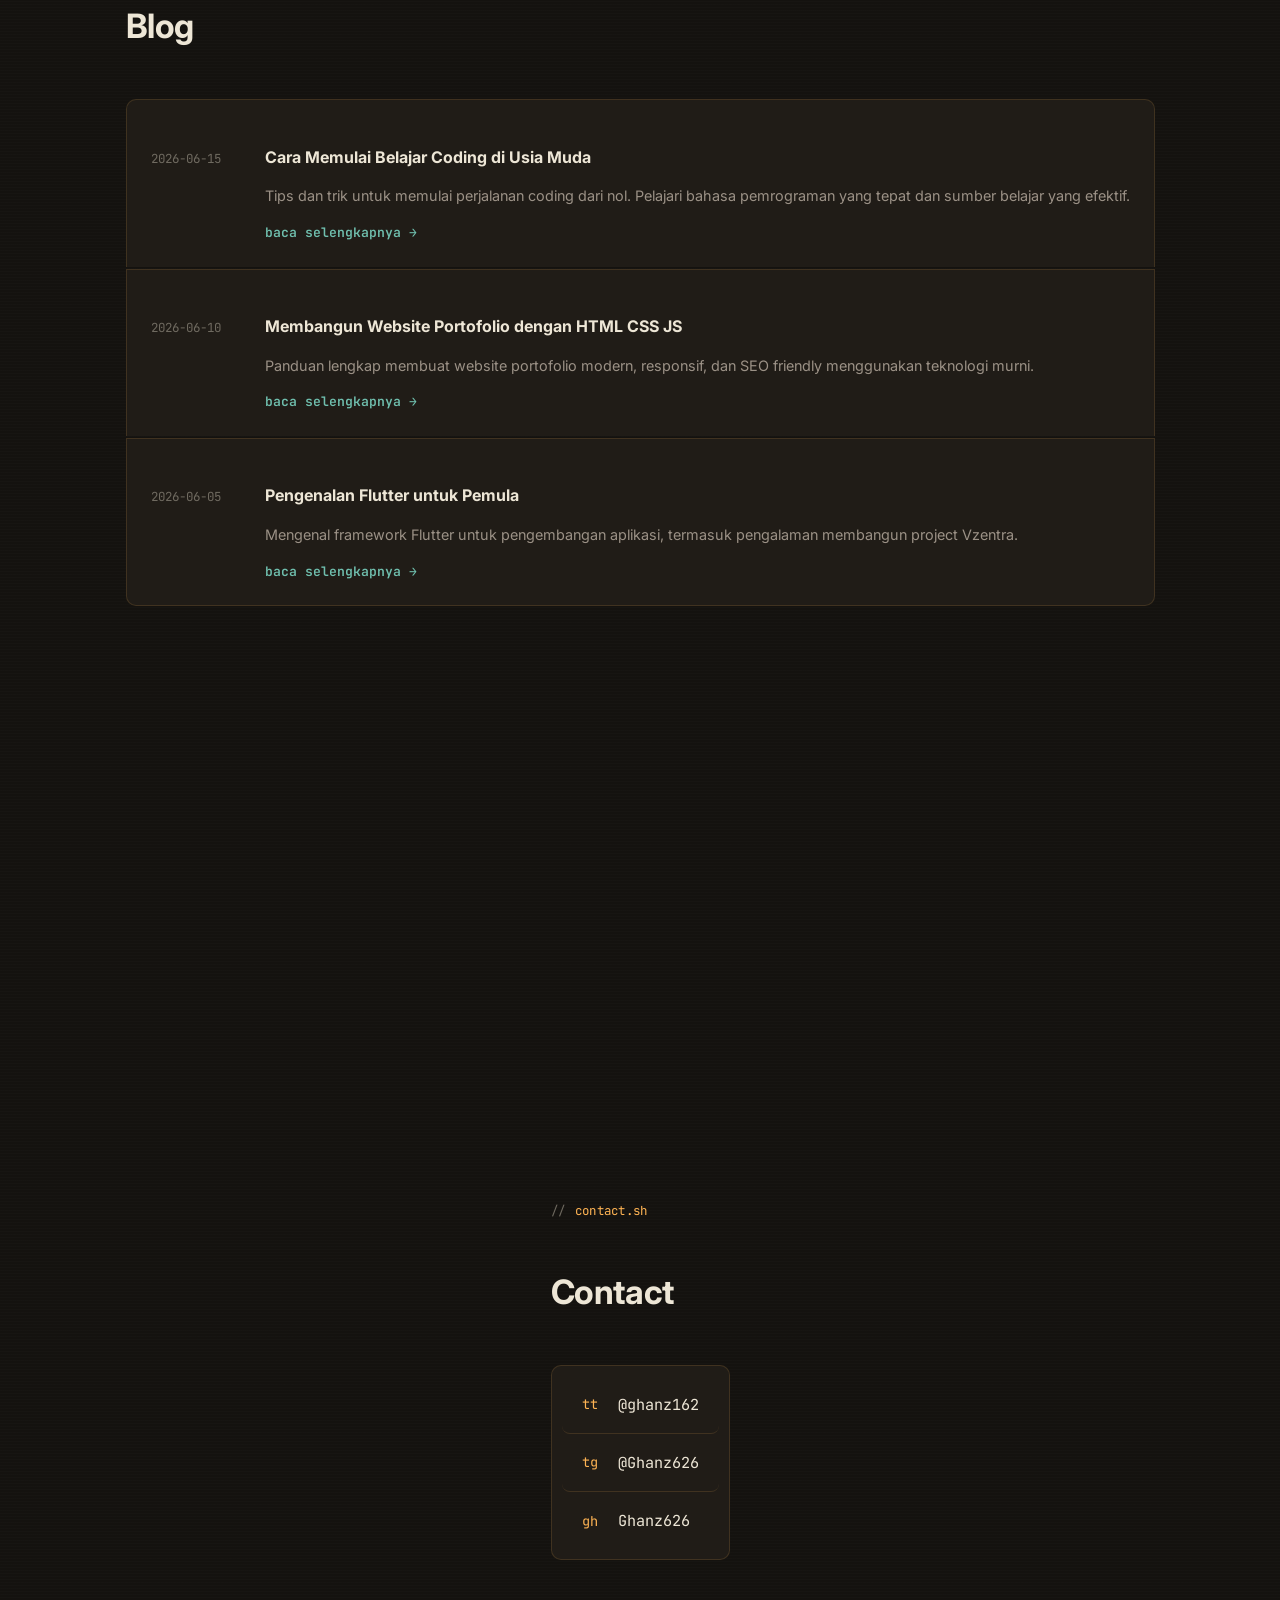
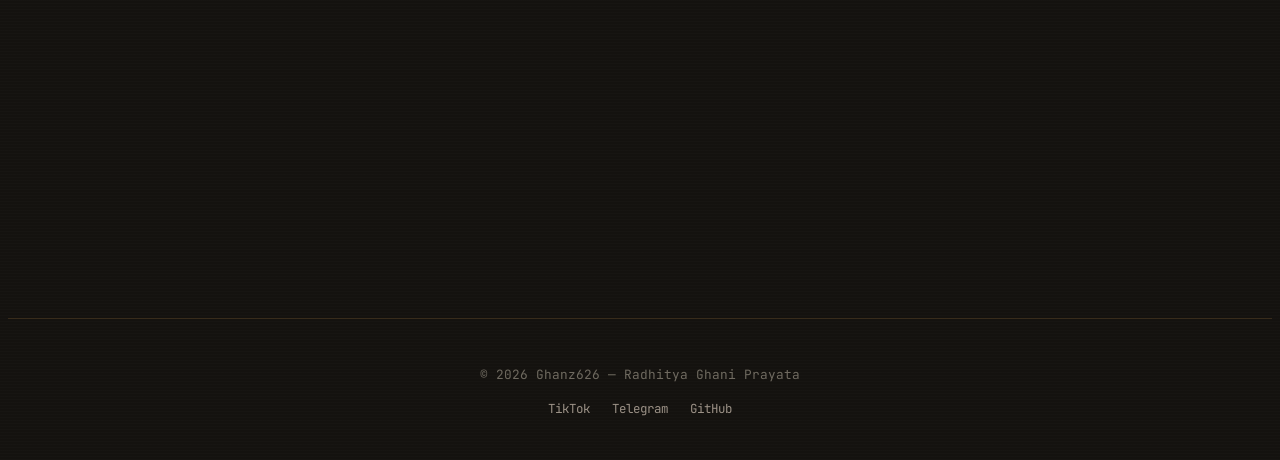
==== commit 00250fc4: "Update index.html" ====
--- a/index.html
+++ b/index.html
@@ -5,7 +5,7 @@
 <meta name="viewport" content="width=device-width, initial-scale=1.0">
 <title>Ghanz626 | Radhitya Ghani Prayata - Young Developer Indonesia</title>
  
-<meta name="description" content="Ghanz626 adalah identitas online dari Radhitya Ghani Prayata, seorang developer muda Indonesia yang mengembangkan website, aplikasi Android, Flutter, JavaScript, Node.js, dan project APP Vzentra.">
+<meta name="description" content="Ghanz626 adalah seorang developer muda yang telah membangun banyaksekali webstie,aplikasi,bot whatsaap,bo telegram dll, .">
 <meta name="keywords" content="Ghanz626,Radhitya Ghani Prayata,Vzentra,Developer Indonesia,Flutter Developer,Node.js,Telegram Bot,Website Developer,ghanz162">
 <meta name="robots" content="index, follow">
  
@@ -118,7 +118,7 @@
                     <p><strong>username:</strong> Ghanz626</p>
                     <p><strong>profesi:</strong> Developer Muda Indonesia</p>
                     <p><strong>fokus:</strong> Website, aplikasi Android, Flutter, bot Telegram, JavaScript, Node.js.</p>
-                    <p>Saya adalah seorang developer muda yang memiliki passion dalam dunia teknologi. Saat ini saya fokus mengembangkan berbagai project seperti website, aplikasi mobile, dan bot Telegram. Saya percaya bahwa teknologi dapat membawa perubahan positif dan saya berkomitmen untuk terus belajar dan berkembang.</p>
+                    <p>Saya adalah seorang developer muda yang memiliki bakat dalam dunia teknologi. Saat ini saya fokus mengembanbangkan beberapa project di antara nya bot wa,bot tele,website dan aplikasi vzentra.</p>
                 </div>
             </div>
         </div>
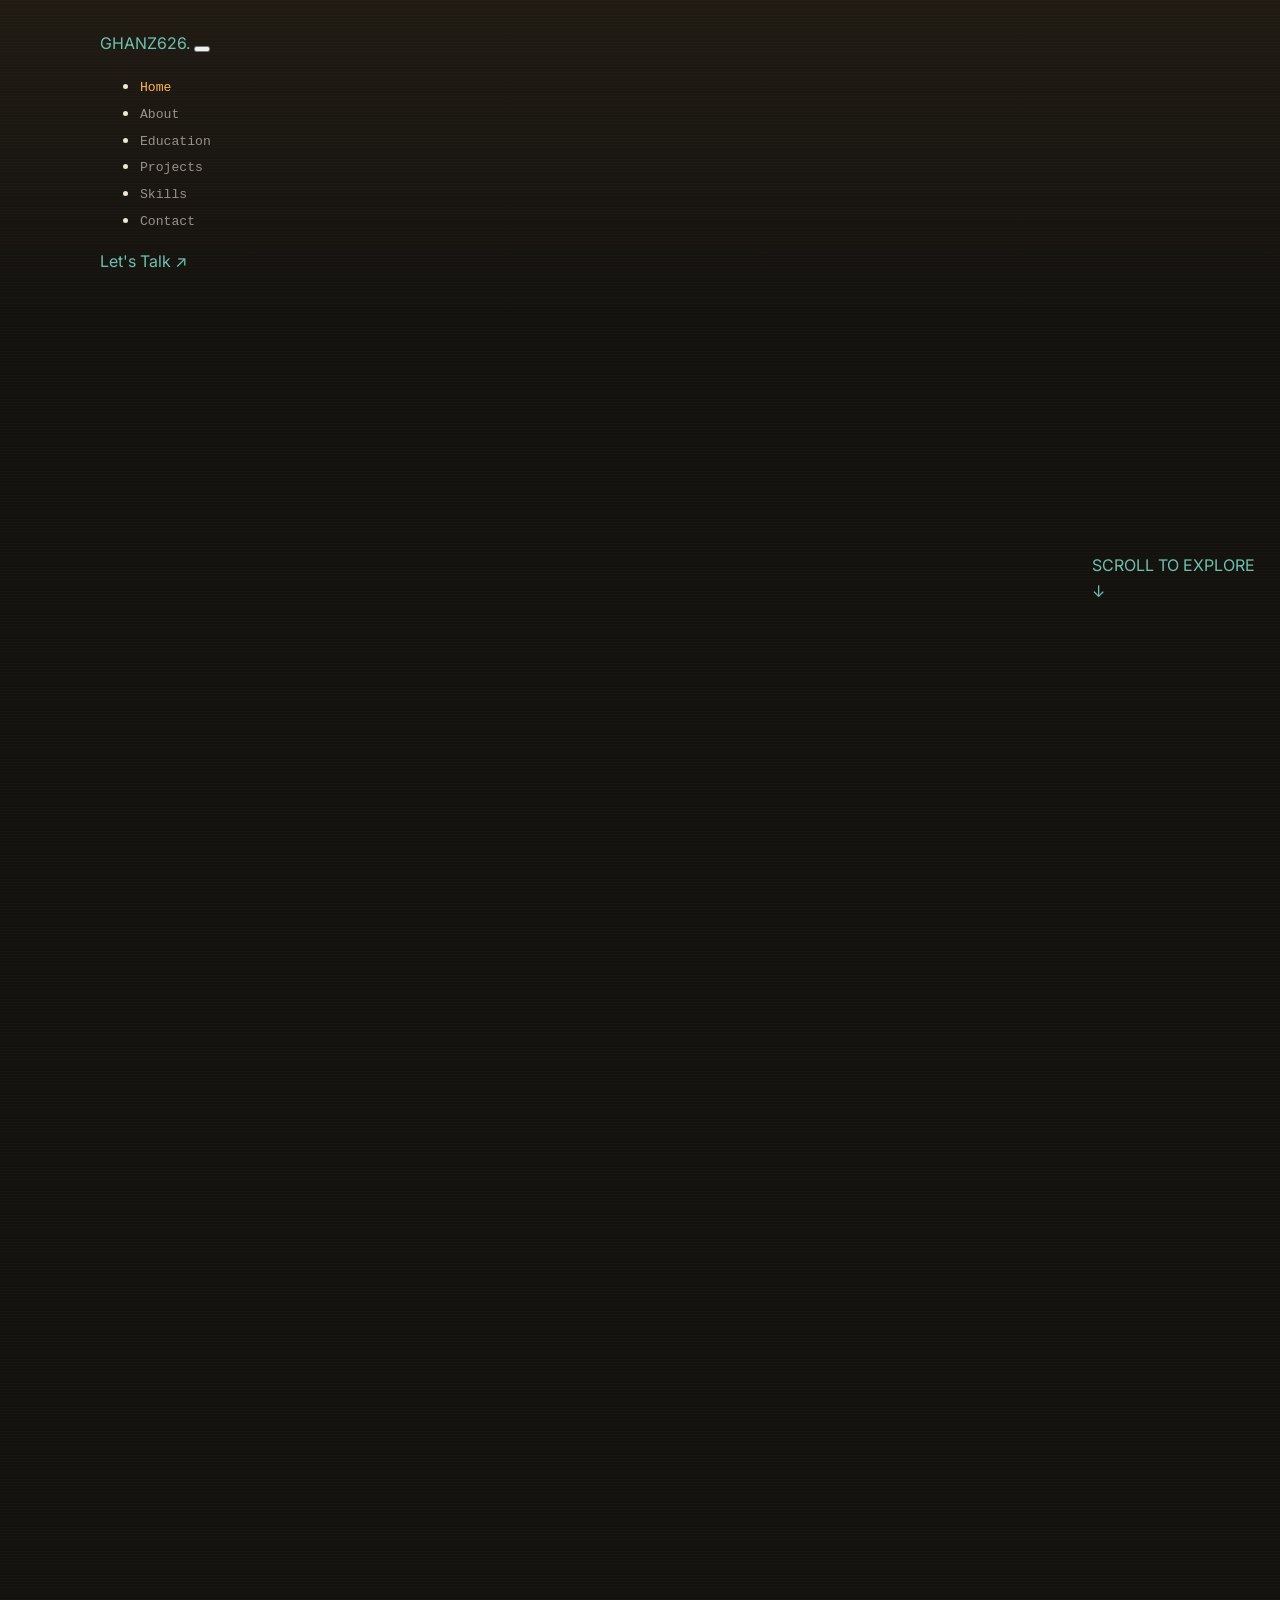
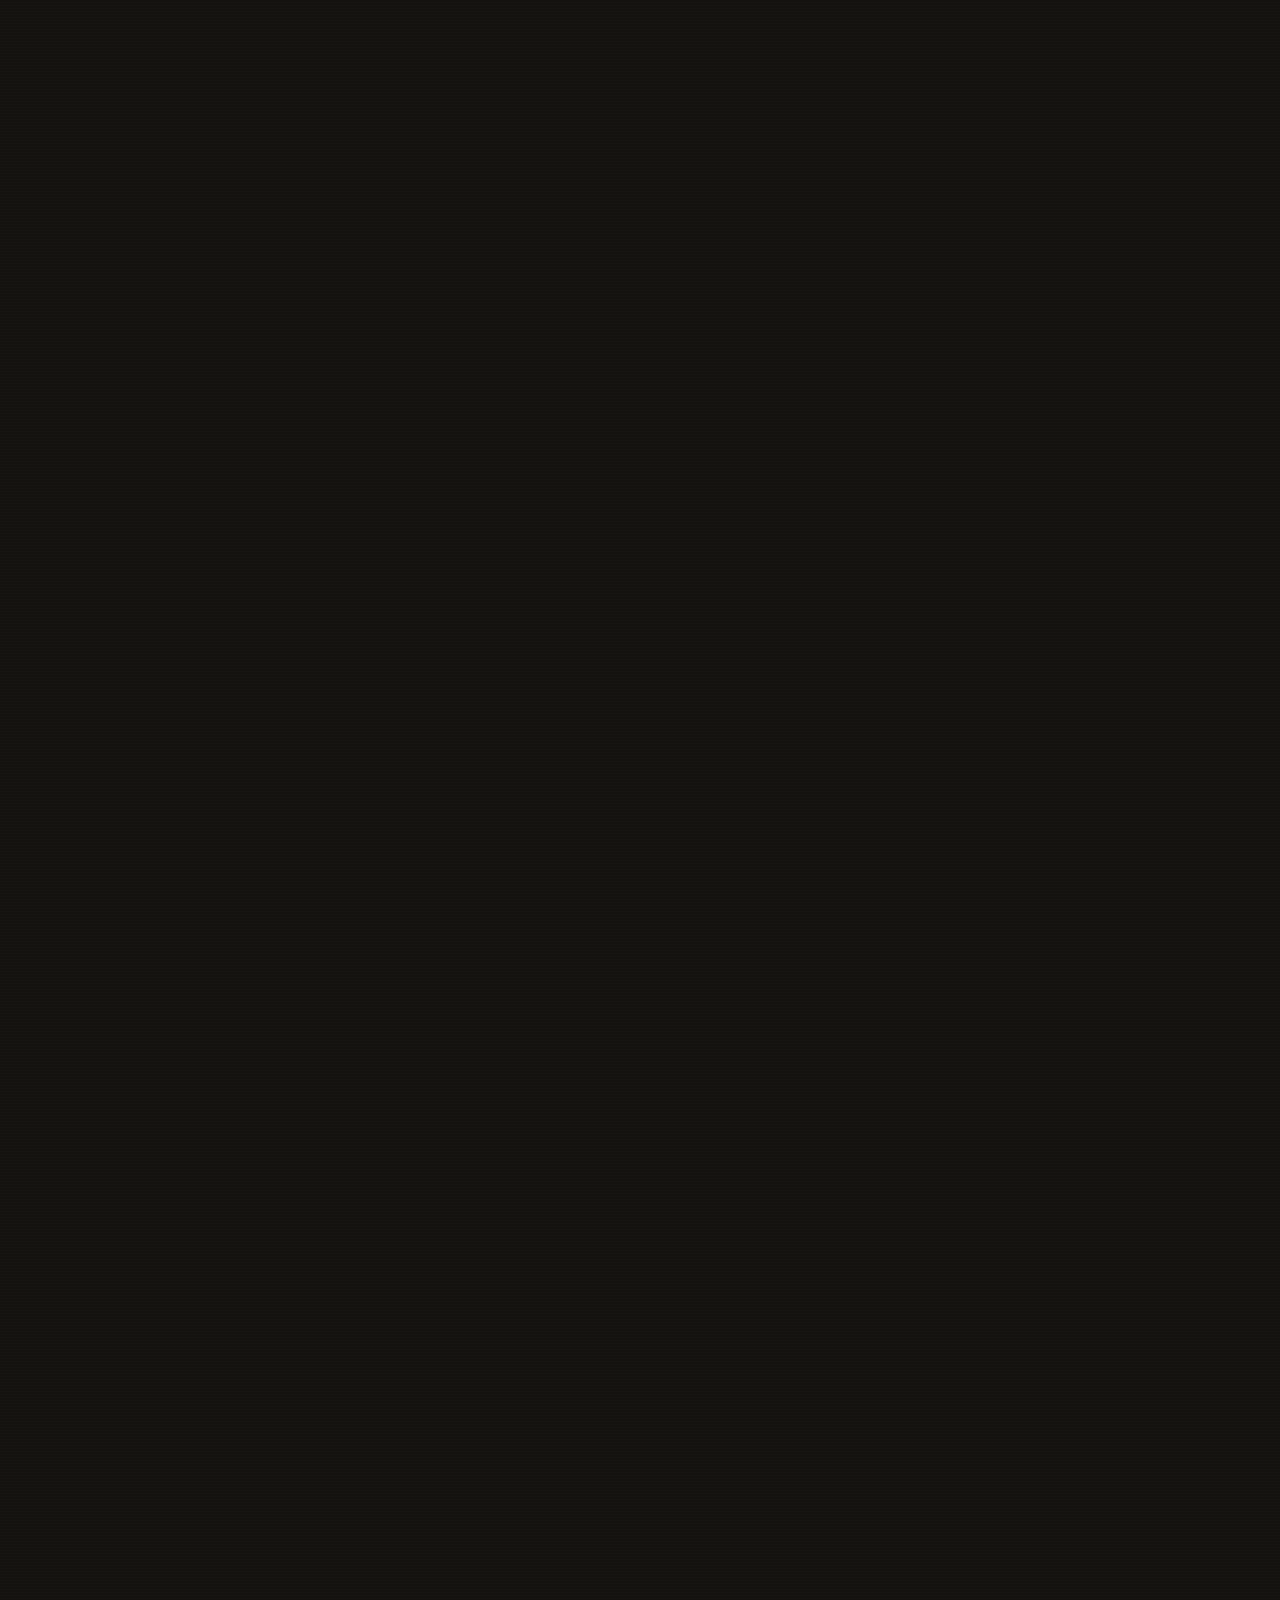
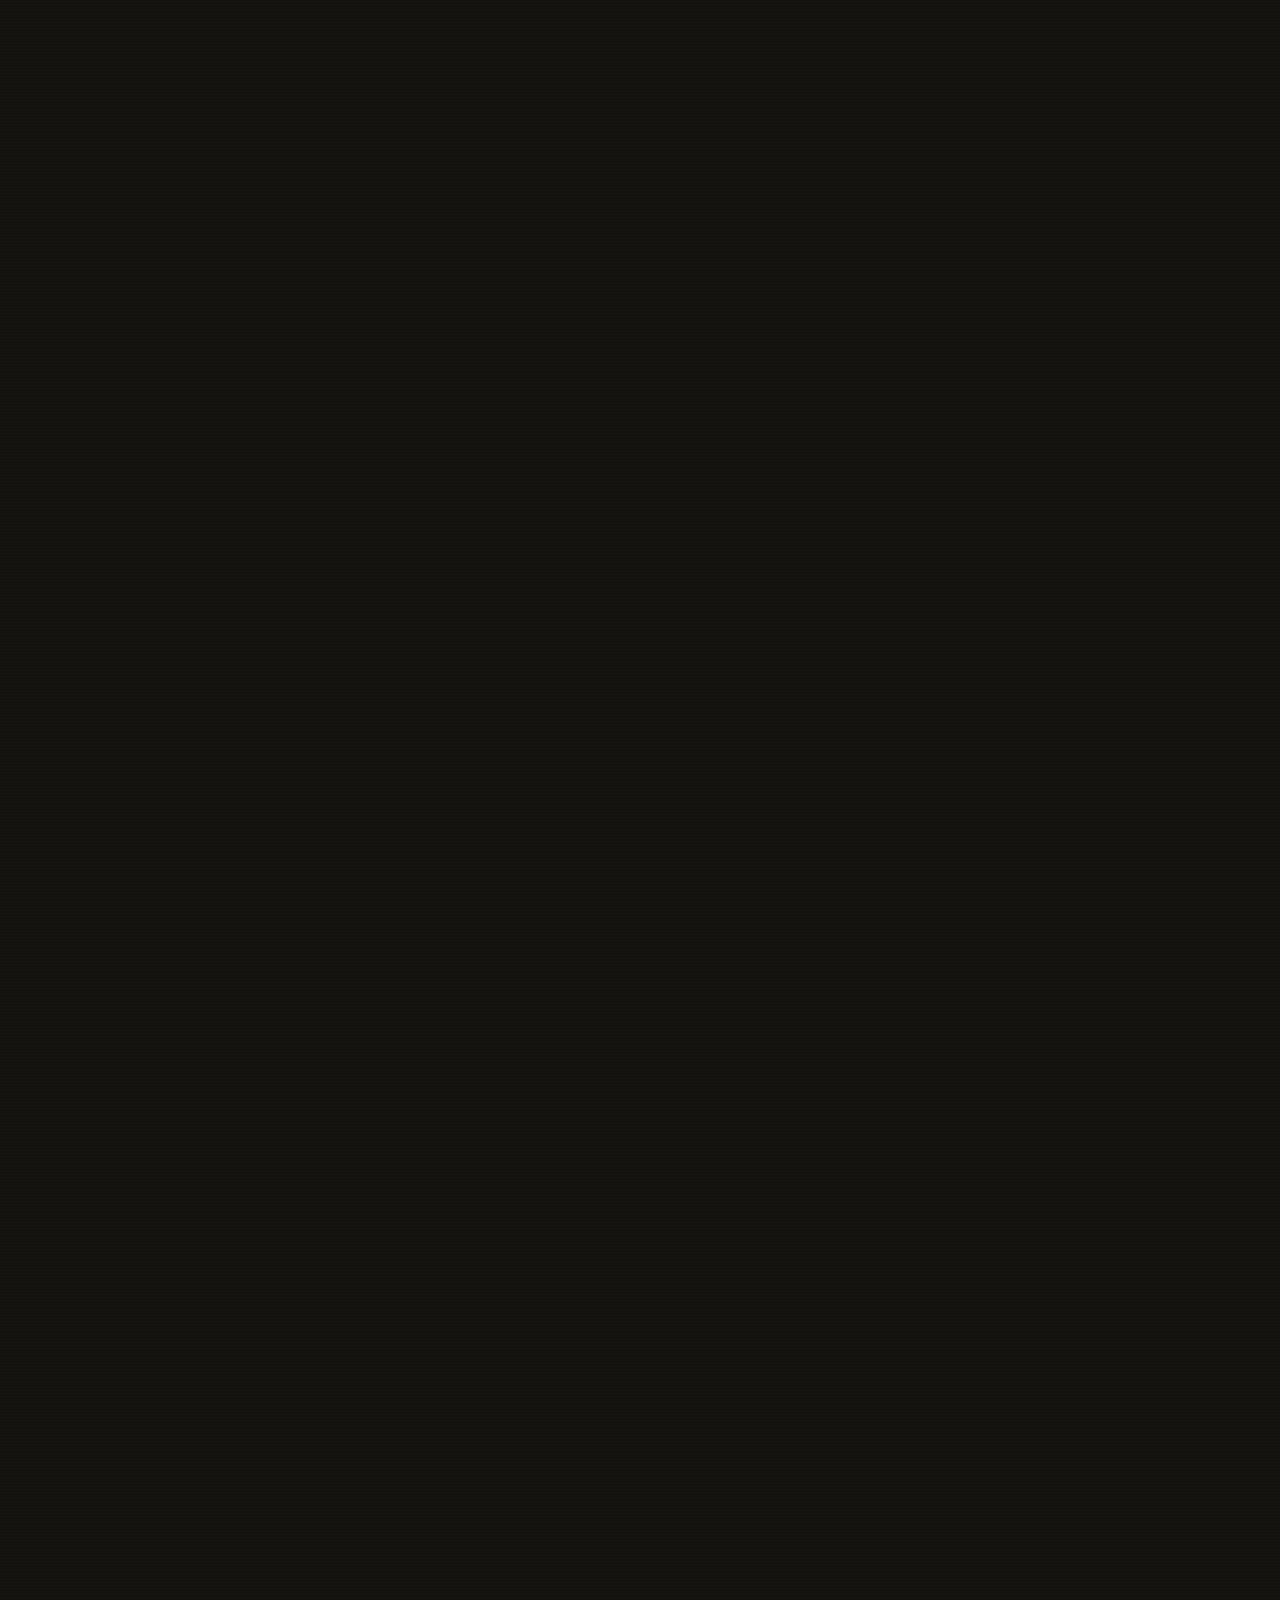
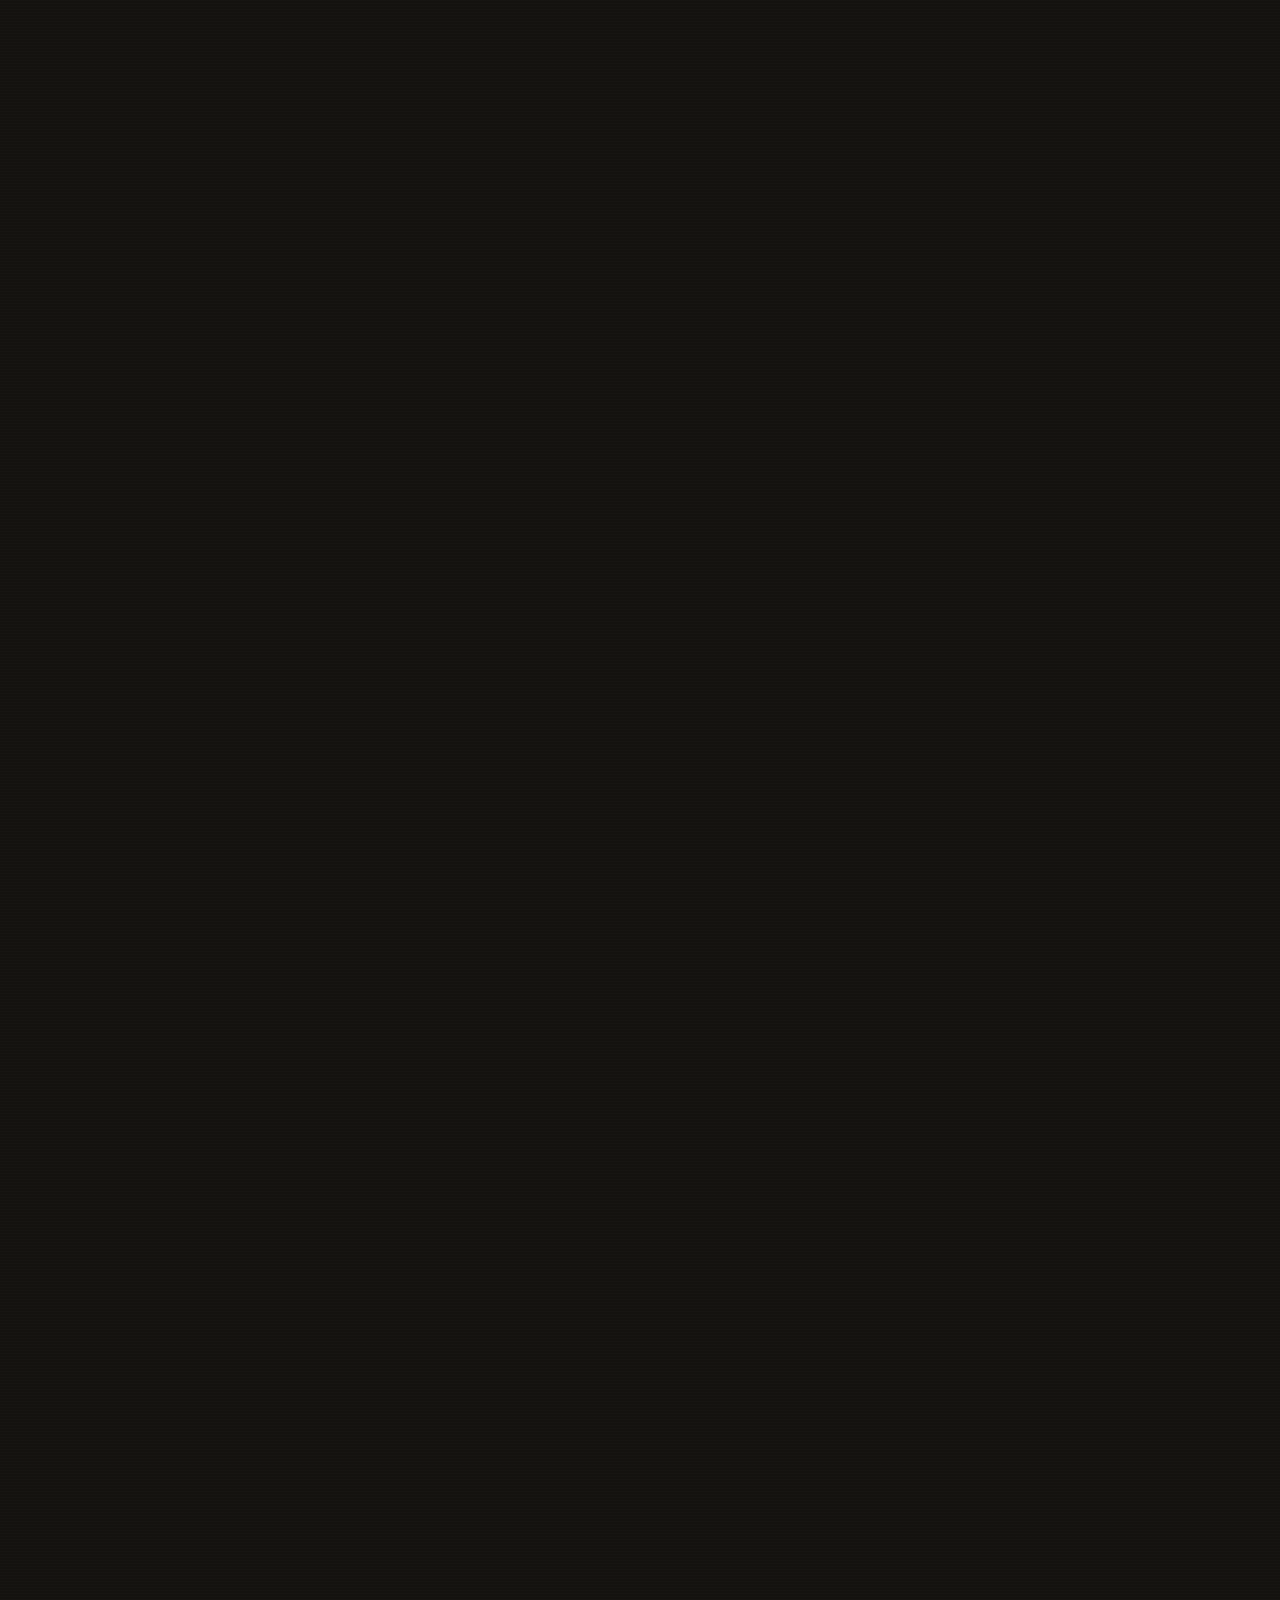
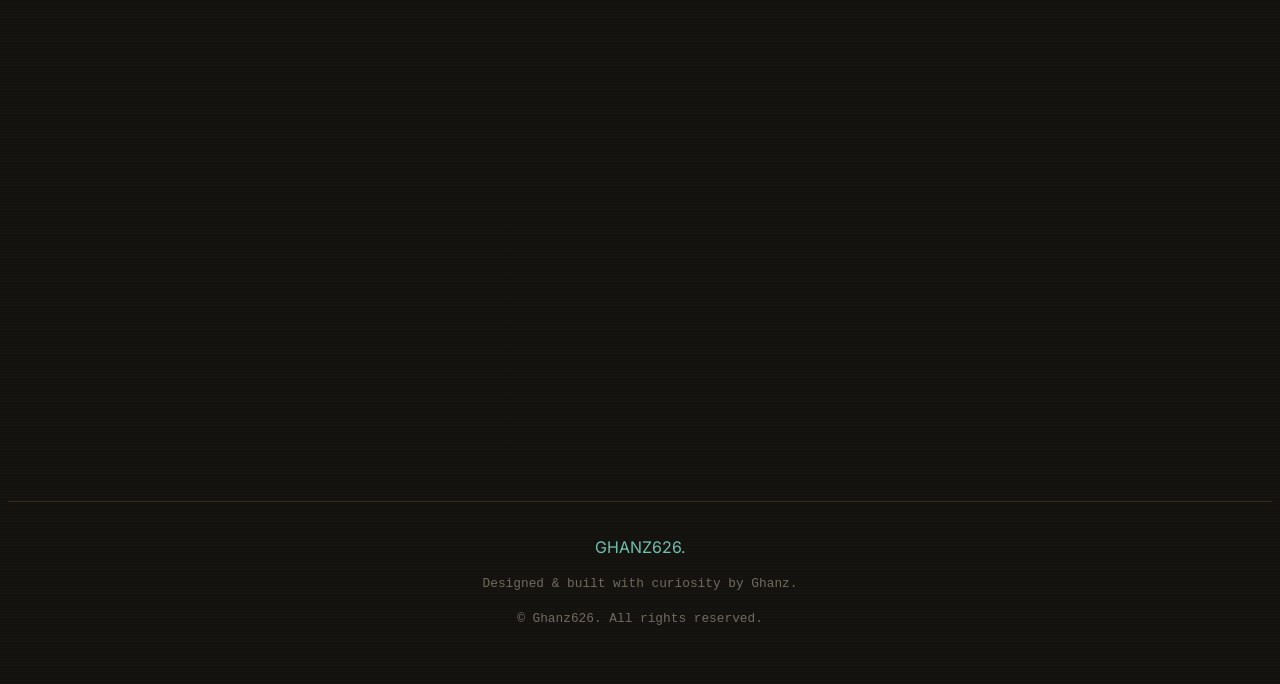
==== commit 6a62d755: "Update index.html" ====
--- a/index.html
+++ b/index.html
@@ -1,263 +1,335 @@
+
 <!DOCTYPE html>
 <html lang="id">
 <head>
   <meta charset="UTF-8">
-<meta name="viewport" content="width=device-width, initial-scale=1.0">
-<title>Ghanz626 | Radhitya Ghani Prayata - Young Developer Indonesia</title>
- 
-<meta name="description" content="Ghanz626 adalah seorang developer muda yang telah membangun banyaksekali webstie,aplikasi,bot whatsaap,bo telegram dll, .">
-<meta name="keywords" content="Ghanz626,Radhitya Ghani Prayata,Vzentra,Developer Indonesia,Flutter Developer,Node.js,Telegram Bot,Website Developer,ghanz162">
-<meta name="robots" content="index, follow">
- 
-<!-- PENTING: canonical & og:url sekarang mengarah ke URL ASLI situs ini -->
-<link rel="canonical" href="https://ghanz626-vzentra.github.io/Ghanz626/">
- 
-<meta property="og:type" content="website">
-<meta property="og:title" content="Ghanz626 | Radhitya Ghani Prayata - Young Developer Indonesia">
-<meta property="og:description" content="Portofolio Radhitya Ghani Prayata, developer muda Indonesia dengan berbagai project teknologi.">
-<meta property="og:url" content="https://ghanz626-vzentra.github.io/Ghanz626/">
-<meta property="og:image" content="https://ghanz626-vzentra.github.io/Ghanz626/favicon.ico">
- 
-<meta name="twitter:card" content="summary_large_image">
-<meta name="twitter:title" content="Ghanz626 | Radhitya Ghani Prayata - Young Developer Indonesia">
-<meta name="twitter:description" content="Portofolio Radhitya Ghani Prayata, developer muda Indonesia dengan berbagai project teknologi.">
- 
-<!-- Tambahan: schema.org Person markup, membantu Google memahami ini halaman TENTANG SESEORANG -->
-<script type="application/ld+json">
-{
-  "@context": "https://schema.org",
-  "@type": "Person",
-  "name": "Radhitya Ghani Prayata",
-  "alternateName": ["Ghanz626", "ghanz162"],
-  "url": "https://ghanz626-vzentra.github.io/Ghanz626/",
-  "image": "https://files.catbox.moe/wynenv.jpg",
-  "jobTitle": "Developer Muda Indonesia",
-  "sameAs": [
-    "https://github.com/Ghanz626-vzentra",
-    "https://t.me/Ghanz626",
-    "https://tiktok.com/@ghanz162"
-  ]
-}
-</script>
- 
- 
-    <link rel="icon" href="data:image/svg+xml,<svg xmlns='http://www.w3.org/2000/svg' viewBox='0 0 100 100'><text y='.9em' font-size='90'>👨‍💻</text></svg>">
-    <link rel="manifest" href="manifest.json">
-    <link rel="preconnect" href="https://fonts.googleapis.com">
-    <link rel="preconnect" href="https://fonts.gstatic.com" crossorigin>
-    <link href="https://fonts.googleapis.com/css2?family=Inter:wght@400;600;700;800&family=JetBrains+Mono:wght@400;500;600;700&display=swap" rel="stylesheet">
-    <link rel="stylesheet" href="style.css">
+  <meta name="viewport" content="width=device-width, initial-scale=1.0">
+  <meta name="theme-color" content="#080d1b">
+
+  <title>Ghanz626 — Developer Portfolio</title>
+  <meta name="description" content="Portfolio Radhitya Ghani Prayata — Web & App Developer. Explore my projects, skills, and development journey.">
+  <meta name="author" content="Radhitya Ghani Prayata">
+
+  <meta property="og:title" content="Ghanz626 — Developer Portfolio">
+  <meta property="og:description" content="Explore my projects, skills, and development journey.">
+  <meta property="og:type" content="website">
+  <meta property="og:url" content="https://ghanz626-vzentra.github.io/Ghanz626/">
+  <meta property="og:image" content="https://files.catbox.moe/wynenv.jpg">
+
+  <link rel="canonical" href="https://ghanz626-vzentra.github.io/Ghanz626/">
+  <link rel="preconnect" href="https://fonts.googleapis.com">
+  <link rel="preconnect" href="https://fonts.gstatic.com" crossorigin>
+  <link href="https://fonts.googleapis.com/css2?family=Inter:wght@400;500;600;700;800&family=Space+Grotesk:wght@400;500;600;700&display=swap" rel="stylesheet">
+  <link rel="stylesheet" href="style.css">
+  <script src="script.js" defer></script>
 </head>
+
 <body>
-    <div id="loader">
-        <div class="loader-cursor"></div>
-        <p>booting...</p>
+  <div class="background-glow"></div>
+
+  <header class="header">
+    <nav class="navbar container">
+      <a href="#home" class="logo">GHANZ<span>626.</span></a>
+
+      <button class="menu-toggle" id="menuToggle" aria-label="Buka menu navigasi" aria-expanded="false">
+        <span></span><span></span><span></span>
+      </button>
+
+      <ul class="nav-links" id="navLinks">
+        <li><a href="#home" class="nav-link active">Home</a></li>
+        <li><a href="#about" class="nav-link">About</a></li>
+        <li><a href="#education" class="nav-link">Education</a></li>
+        <li><a href="#projects" class="nav-link">Projects</a></li>
+        <li><a href="#skills" class="nav-link">Skills</a></li>
+        <li><a href="#contact" class="nav-link">Contact</a></li>
+      </ul>
+
+      <a href="#contact" class="nav-cta">Let's Talk <span>↗</span></a>
+    </nav>
+  </header>
+
+  <main>
+    <!-- HERO -->
+    <section class="hero section" id="home">
+      <div class="container hero-grid">
+        <div class="hero-content reveal">
+          <div class="availability">
+            <span class="status-dot"></span>
+            Available for learning & collaboration
+          </div>
+
+          <p class="eyebrow">HELLO, I'M</p>
+          <h1>Radhitya Ghani <span>Prayata.</span></h1>
+
+          <h2>Building digital experiences with <span>code.</span></h2>
+
+          <p class="hero-description">
+            I'm a developer who enjoys turning ideas into useful digital
+            products. I explore web development, application development,
+            and technology.
+          </p>
+
+          <div class="hero-buttons">
+            <a href="#projects" class="btn btn-primary">Explore Projects <span>↗</span></a>
+            <a href="#about" class="btn btn-outline">More About Me</a>
+          </div>
+
+          <div class="hero-socials">
+            <a href="https://github.com/Ghanz626-vzentra" target="_blank" rel="noopener noreferrer">GitHub ↗</a>
+            <a href="https://www.tiktok.com/@ghanz162" target="_blank" rel="noopener noreferrer">TikTok ↗</a>
+            <a href="https://t.me/Ghanz626" target="_blank" rel="noopener noreferrer">Telegram ↗</a>
+          </div>
+        </div>
+
+        <div class="hero-visual reveal">
+          <div class="profile-orbit orbit-one"></div>
+          <div class="profile-orbit orbit-two"></div>
+
+          <div class="profile-card">
+            <div class="profile-top">
+              <span class="profile-indicator"></span>
+              <span>DEVELOPER PROFILE</span>
+              <span>● ● ●</span>
+            </div>
+
+            <img
+              src="https://files.catbox.moe/wynenv.jpg"
+              alt="Profile photo of Ghanz"
+              class="profile-image"
+              onerror="this.style.display='none'; this.nextElementSibling.style.display='grid';"
+            >
+
+            <div class="profile-fallback">G</div>
+
+            <div class="profile-info">
+              <h3>Ghanz626</h3>
+              <p>Web & App Developer</p>
+              <div class="profile-tags">
+                <span>Creative</span>
+                <span>Developer</span>
+              </div>
+            </div>
+          </div>
+
+          <div class="floating-code code-one">const passion = "coding";</div>
+          <div class="floating-code code-two">&lt;Hello World /&gt;</div>
+        </div>
+      </div>
+
+      <a href="#about" class="scroll-indicator">SCROLL TO EXPLORE <span>↓</span></a>
+    </section>
+
+    <!-- ABOUT -->
+    <section class="section" id="about">
+      <div class="container">
+        <div class="section-heading reveal">
+          <p class="eyebrow">01 — ABOUT ME</p>
+          <h2>Turning curiosity into <span>creation.</span></h2>
+          <p>Getting to know the person behind the code.</p>
+        </div>
+
+        <div class="about-grid">
+          <div class="about-card glass-card reveal">
+            <span class="card-number">01 / INTRODUCTION</span>
+            <h3>Hi, I'm Ghanz.</h3>
+            <p>
+              My name is Radhitya Ghani Prayata. I'm interested in technology
+              and software development, especially building websites,
+              applications, and digital tools.
+            </p>
+            <p>
+              I believe every project is an opportunity to learn something
+              new. I enjoy experimenting, solving problems, and improving
+              my skills through real-world projects.
+            </p>
+          </div>
+
+          <div class="about-side">
+            <div class="info-card glass-card reveal">
+              <span class="info-icon">⌘</span>
+              <div>
+                <h3>My Focus</h3>
+                <p>Web Development · App Development · Technology</p>
+              </div>
+            </div>
+
+            <div class="info-card glass-card reveal">
+              <span class="info-icon">✦</span>
+              <div>
+                <h3>My Approach</h3>
+                <p>Learn by building, experiment, and keep improving.</p>
+              </div>
+            </div>
+
+            <div class="info-card glass-card reveal">
+              <span class="info-icon">◎</span>
+              <div>
+                <h3>My Goal</h3>
+                <p>Create useful, accessible, and meaningful digital products.</p>
+              </div>
+            </div>
+          </div>
+        </div>
+      </div>
+    </section>
+
+    <!-- EDUCATION -->
+    <section class="section section-alt" id="education">
+      <div class="container">
+        <div class="section-heading reveal">
+          <p class="eyebrow">02 — EDUCATION</p>
+          <h2>My learning <span>journey.</span></h2>
+          <p>Every step builds a stronger foundation.</p>
+        </div>
+
+        <div class="timeline">
+          <div class="timeline-item reveal">
+            <div class="timeline-marker"></div>
+            <div class="timeline-card glass-card">
+              <span class="timeline-label">ELEMENTARY SCHOOL</span>
+              <h3>CIBEBER NEGERI 1</h3>
+              <p>My early educational foundation.</p>
+            </div>
+          </div>
+
+          <div class="timeline-item reveal">
+            <div class="timeline-marker"></div>
+            <div class="timeline-card glass-card">
+              <span class="timeline-label">JUNIOR HIGH SCHOOL</span>
+              <h3>SMP NEGERI 2</h3>
+              <p>Developing knowledge, interests, and creativity.</p>
+            </div>
+          </div>
+
+          <div class="timeline-item reveal">
+            <div class="timeline-marker"></div>
+            <div class="timeline-card glass-card">
+              <span class="timeline-label">VOCATIONAL EDUCATION</span>
+              <h3>PUSDIKHUBAD CIMAHI</h3>
+              <p>Continuing my learning journey and exploring technology.</p>
+            </div>
+          </div>
+        </div>
+      </div>
+    </section>
+
+    <!-- PROJECTS -->
+    <section class="section" id="projects">
+      <div class="container">
+        <div class="section-heading reveal">
+          <p class="eyebrow">03 — SELECTED WORKS</p>
+          <h2>Things I've <span>built.</span></h2>
+          <p>A selection of projects and experiments from my development journey.</p>
+        </div>
+
+        <div class="project-grid">
+          <article class="project-card glass-card reveal">
+            <div class="project-visual project-blue">
+              <span class="project-symbol">RFID</span>
+              <span class="project-index">PROJECT 01</span>
+            </div>
+            <div class="project-content">
+              <div class="project-meta"><span>IoT</span><span>Attendance System</span></div>
+              <h3>ABSENSI MEKA B</h3>
+              <p>An RFID-based attendance system concept integrating hardware, backend services, and a mobile dashboard.</p>
+              <div class="project-stack"><span>Flutter</span><span>Node.js</span><span>ESP8266</span></div>
+            </div>
+          </article>
+
+          <article class="project-card glass-card reveal">
+            <div class="project-visual project-purple">
+              <span class="project-symbol">AI</span>
+              <span class="project-index">PROJECT 02</span>
+            </div>
+            <div class="project-content">
+              <div class="project-meta"><span>Web App</span><span>Education</span></div>
+              <h3>ghan-study</h3>
+              <p>An AI-powered learning platform concept for studying, solving problems, creating summaries, and practicing quizzes.</p>
+              <div class="project-stack"><span>HTML</span><span>CSS</span><span>JavaScript</span><span>Node.js</span></div>
+            </div>
+          </article>
+
+          <article class="project-card glass-card reveal">
+            <div class="project-visual project-cyan">
+              <span class="project-symbol">G</span>
+              <span class="project-index">PROJECT 03</span>
+            </div>
+            <div class="project-content">
+              <div class="project-meta"><span>Android</span><span>AI Assistant</span></div>
+              <h3>Ghanz AI Floating</h3>
+              <p>An Android AI assistant concept featuring a floating interface and native Android integration.</p>
+              <div class="project-stack"><span>Flutter</span><span>Kotlin</span><span>Node.js</span></div>
+            </div>
+          </article>
+
+          <article class="project-card glass-card reveal">
+            <div class="project-visual project-dark">
+              <span class="project-symbol">&lt;/&gt;</span>
+              <span class="project-index">PROJECT 04</span>
+            </div>
+            <div class="project-content">
+              <div class="project-meta"><span>Web</span><span>Personal</span></div>
+              <h3>Personal Portfolio</h3>
+              <p>A personal space to showcase my profile, skills, projects, and development journey.</p>
+              <div class="project-stack"><span>HTML</span><span>CSS</span><span>JavaScript</span></div>
+              <a class="project-link" href="https://github.com/Ghanz626-vzentra/Ghanz626" target="_blank" rel="noopener noreferrer">View Repository ↗</a>
+            </div>
+          </article>
+        </div>
+      </div>
+    </section>
+
+    <!-- SKILLS -->
+    <section class="section section-alt" id="skills">
+      <div class="container">
+        <div class="section-heading reveal">
+          <p class="eyebrow">04 — SKILLS & TOOLS</p>
+          <h2>My technical <span>toolkit.</span></h2>
+          <p>Technologies I explore and use in my projects.</p>
+        </div>
+
+        <div class="skills-grid">
+          <div class="skill-card glass-card reveal"><span>HTML5</span><small>Web Structure</small></div>
+          <div class="skill-card glass-card reveal"><span>CSS3</span><small>Web Styling</small></div>
+          <div class="skill-card glass-card reveal"><span>JavaScript</span><small>Web Development</small></div>
+          <div class="skill-card glass-card reveal"><span>Node.js</span><small>Backend</small></div>
+          <div class="skill-card glass-card reveal"><span>Flutter</span><small>Mobile Apps</small></div>
+          <div class="skill-card glass-card reveal"><span>Kotlin</span><small>Android</small></div>
+          <div class="skill-card glass-card reveal"><span>Python</span><small>Programming</small></div>
+          <div class="skill-card glass-card reveal"><span>GitHub</span><small>Version Control</small></div>
+        </div>
+      </div>
+    </section>
+
+    <!-- CONTACT -->
+    <section class="section" id="contact">
+      <div class="container">
+        <div class="contact-card reveal">
+          <p class="eyebrow">05 — GET IN TOUCH</p>
+          <h2>Have an idea? Let's <span>build it.</span></h2>
+          <p>
+            I'm always open to learning, sharing ideas, and connecting with
+            people who are passionate about technology.
+          </p>
+
+          <div class="contact-links">
+            <a href="https://github.com/Ghanz626-vzentra" target="_blank" rel="noopener noreferrer">GitHub <span>↗</span></a>
+            <a href="https://t.me/Ghanz626" target="_blank" rel="noopener noreferrer">Telegram <span>↗</span></a>
+            <a href="https://www.tiktok.com/@ghanz162" target="_blank" rel="noopener noreferrer">TikTok <span>↗</span></a>
+          </div>
+        </div>
+      </div>
+    </section>
+  </main>
+
+  <footer class="footer">
+    <div class="container footer-inner">
+      <a href="#home" class="logo">GHANZ<span>626.</span></a>
+      <p>Designed & built with curiosity by Ghanz.</p>
+      <p>© <span id="year"></span> Ghanz626. All rights reserved.</p>
     </div>
- 
-    <nav class="navbar surface" id="navbar">
-        <div class="nav-container">
-            <a href="#home" class="nav-logo">ghanz626<span class="dot">.</span>dev</a>
-            <ul class="nav-menu">
-                <li><a href="#home" class="nav-link active">home</a></li>
-                <li><a href="#about" class="nav-link">about</a></li>
-                <li><a href="#skills" class="nav-link">skills</a></li>
-                <li><a href="#projects" class="nav-link">projects</a></li>
-                <li><a href="#blog" class="nav-link">blog</a></li>
-                <li><a href="#contact" class="nav-link">contact</a></li>
-            </ul>
-            <div class="nav-toggle" id="navToggle">
-                <span></span>
-                <span></span>
-                <span></span>
-            </div>
-        </div>
-    </nav>
- 
-    <section id="home" class="section home-section">
-        <div class="container">
-            <div class="terminal surface">
-                <div class="terminal-bar">
-                    <span class="terminal-dot"></span>
-                    <span class="terminal-dot"></span>
-                    <span class="terminal-dot"></span>
-                    <span class="terminal-title">ghanz626@dev: ~</span>
-                </div>
-                <div class="terminal-body">
-                    <div class="terminal-line"><span class="prompt">$</span><span>whoami</span></div>
-                    <div class="profile-row">
-                        <div class="profile-image">
-                            <img src="https://files.catbox.moe/wynenv.jpg" alt="Radhitya Ghani Prayata">
-                        </div>
-                        <div>
-                            <h1>Radhitya Ghani <span>Prayata</span></h1>
-                        </div>
-                    </div>
-                    <div class="typing-line">
-                        <span class="prompt">→</span>
-                        <span id="typingText"></span><span class="typing-cursor">&nbsp;</span>
-                    </div>
-                    <div class="social-buttons">
-                        <a href="https://tiktok.com/@ghanz162" target="_blank" rel="noopener" class="btn-social">tiktok</a>
-                        <a href="https://t.me/Ghanz626" target="_blank" rel="noopener" class="btn-social">telegram</a>
-                        <a href="https://github.com/Ghanz626-VZENTRA" target="_blank" rel="noopener" class="btn-social">github</a>
-                    </div>
-                    <a href="#about" class="btn-primary">explore more →</a>
-                </div>
-            </div>
-        </div>
-    </section>
- 
-    <section id="about" class="section about-section">
-        <div class="container">
-            <div class="section-head"> 
-                <h2 class="section-title">Tentang Saya</h2>
-            </div>
-            <div class="about-content surface">
-                <div class="about-text">
-                    <h3>Radhitya Ghani Prayata</h3>
-                    <p><strong>username:</strong> Ghanz626</p>
-                    <p><strong>profesi:</strong> Developer Muda Indonesia</p>
-                    <p><strong>fokus:</strong> Website, aplikasi Android, Flutter, bot Telegram, JavaScript, Node.js.</p>
-                    <p>Saya adalah seorang developer muda yang memiliki bakat dalam dunia teknologi. Saat ini saya fokus mengembanbangkan beberapa project di antara nya bot wa,bot tele,website dan aplikasi vzentra.</p>
-                </div>
-            </div>
-        </div>
-    </section>
- 
-    <section id="skills" class="section skills-section">
-        <div class="container">
-            <div class="section-head">
-             
-                <h2 class="section-title">Skills</h2>
-            </div>
-            <div class="skills-grid">
-                <div class="skill-card surface">
-                    <div class="skill-head"><h4>html</h4><span>90%</span></div>
-                    <div class="progress-bar"><div class="progress" style="width: 90%;"></div></div>
-                </div>
-                <div class="skill-card surface">
-                    <div class="skill-head"><h4>css</h4><span>85%</span></div>
-                    <div class="progress-bar"><div class="progress" style="width: 85%;"></div></div>
-                </div>
-                <div class="skill-card surface">
-                    <div class="skill-head"><h4>javascript</h4><span>80%</span></div>
-                    <div class="progress-bar"><div class="progress" style="width: 80%;"></div></div>
-                </div>
-                <div class="skill-card surface">
-                    <div class="skill-head"><h4>node.js</h4><span>75%</span></div>
-                    <div class="progress-bar"><div class="progress" style="width: 75%;"></div></div>
-                </div>
-                <div class="skill-card surface">
-                    <div class="skill-head"><h4>flutter</h4><span>30%</span></div>
-                    <div class="progress-bar"><div class="progress" style="width: 30%;"></div></div>
-                </div>
-                <div class="skill-card surface">
-                    <div class="skill-head"><h4>PYTHON</h4><span>15%</span></div>
-                    <div class="progress-bar"><div class="progress" style="width: 15%;"></div></div>
-                </div>
-            </div>
-        </div>
-    </section>
- 
-    <section id="projects" class="section projects-section">
-        <div class="container">
-            <div class="section-head">
-                <div class="eyebrow">repos --list</div>
-                <h2 class="section-title">Projects</h2>
-            </div>
-            <div class="projects-grid">
-                <div class="project-card surface">
-                    <div class="project-top"><span class="project-lang-dot"></span><h4>vzentra</h4></div>
-                    <p>Project utama yang sedang saya adalah mengembangkan sebuah web dan membuat bot wa atau tele.</p>
-                </div>
-                <div class="project-card surface">
-                    <div class="project-top"><span class="project-lang-dot"></span><h4>website-dev</h4></div>
-                    <p>Membangun website modern, responsif, dan SEO friendly menggunakan HTML, CSS, dan JavaScript.</p>
-                </div>
-                <div class="project-card surface">
-                    <div class="project-top"><span class="project-lang-dot"></span><h4>telegram-bot</h4></div>
-                    <p>Bot Telegram dengan berbagai fitur, dibangun menggunakan Node.js dan library Telegraf.</p>
-                </div>
-                <div class="project-card surface">
-                    <div class="project-top"><span class="project-lang-dot"></span><h4>android-apps</h4></div>
-                    <p>Aplikasi Android menggunakan Flutter dan Kotlin untuk berbagai kebutuhan.</p>
-                </div>
-            </div>
-        </div>
-    </section>
- 
-    <section id="blog" class="section blog-section">
-        <div class="container">
-            <div class="section-head">
-                <div class="eyebrow">changelog</div>
-                <h2 class="section-title">Blog</h2>
-            </div>
-            <div class="blog-grid">
-                <article class="blog-card">
-                    <div class="blog-date">2026-06-15</div>
-                    <div class="blog-body">
-                        <h4>Cara Memulai Belajar Coding di Usia Muda</h4>
-                        <p>Tips dan trik untuk memulai perjalanan coding dari nol. Pelajari bahasa pemrograman yang tepat dan sumber belajar yang efektif.</p>
-                        <a href="#" class="btn-read">baca selengkapnya →</a>
-                    </div>
-                </article>
-                <article class="blog-card">
-                    <div class="blog-date">2026-06-10</div>
-                    <div class="blog-body">
-                        <h4>Membangun Website Portofolio dengan HTML CSS JS</h4>
-                        <p>Panduan lengkap membuat website portofolio modern, responsif, dan SEO friendly menggunakan teknologi murni.</p>
-                        <a href="#" class="btn-read">baca selengkapnya →</a>
-                    </div>
-                </article>
-                <article class="blog-card">
-                    <div class="blog-date">2026-06-05</div>
-                    <div class="blog-body">
-                        <h4>Pengenalan Flutter untuk Pemula</h4>
-                        <p>Mengenal framework Flutter untuk pengembangan aplikasi, termasuk pengalaman membangun project Vzentra.</p>
-                        <a href="#" class="btn-read">baca selengkapnya →</a>
-                    </div>
-                </article>
-            </div>
-        </div>
-    </section>
- 
-    <section id="contact" class="section contact-section">
-        <div class="container">
-            <div class="section-head">
-                <div class="eyebrow">contact.sh</div>
-                <h2 class="section-title">Contact</h2>
-            </div>
-            <div class="contact-content surface">
-                <div class="contact-item">
-                    <span class="contact-icon">tt</span>
-                    <a href="https://tiktok.com/@ghanz162" target="_blank" rel="noopener">@ghanz162</a>
-                </div>
-                <div class="contact-item">
-                    <span class="contact-icon">tg</span>
-                    <a href="https://t.me/Ghanz626" target="_blank" rel="noopener">@Ghanz626</a>
-                </div>
-                <div class="contact-item">
-                    <span class="contact-icon">gh</span>
-                    <a href="https://github.com/Ghanz626" target="_blank" rel="noopener">Ghanz626</a>
-                </div>
-            </div>
-        </div>
-    </section>
- 
-    <button id="backToTop" class="back-to-top" aria-label="Kembali ke atas">↑</button>
- 
-    <footer class="footer">
-        <div class="container">
-            <p>© 2026 Ghanz626 — Radhitya Ghani Prayata</p>
-            <div class="footer-social">
-                <a href="https://tiktok.com/@ghanz162" target="_blank" rel="noopener">TikTok</a>
-                <a href="https://t.me/Ghanz626" target="_blank" rel="noopener">Telegram</a>
-                <a href="https://github.com/Ghanz626" target="_blank" rel="noopener">GitHub</a>
-            </div>
-        </div>
-    </footer>
- 
-    <script src="script.js"></script>
+  </footer>
+
+  <button class="back-to-top" id="backToTop" aria-label="Kembali ke atas">↑</button>
 </body>
 </html>
- 
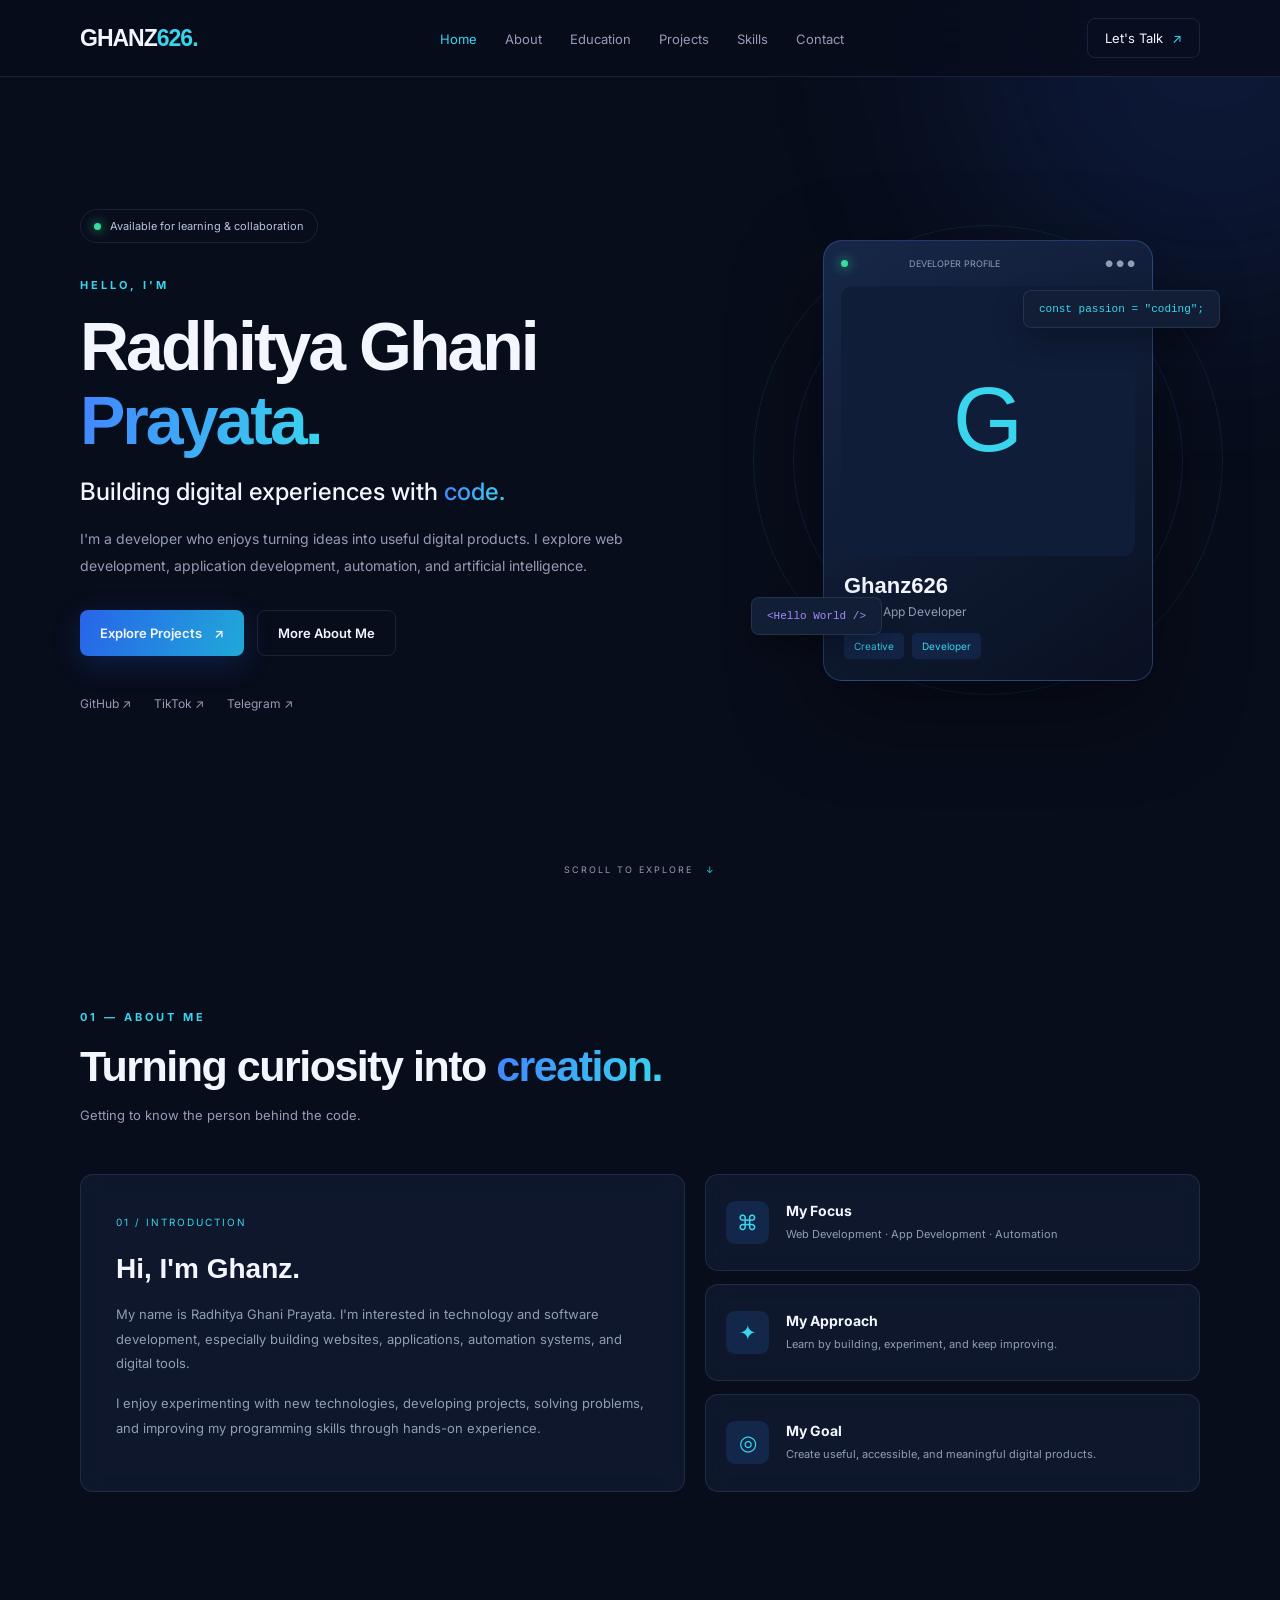
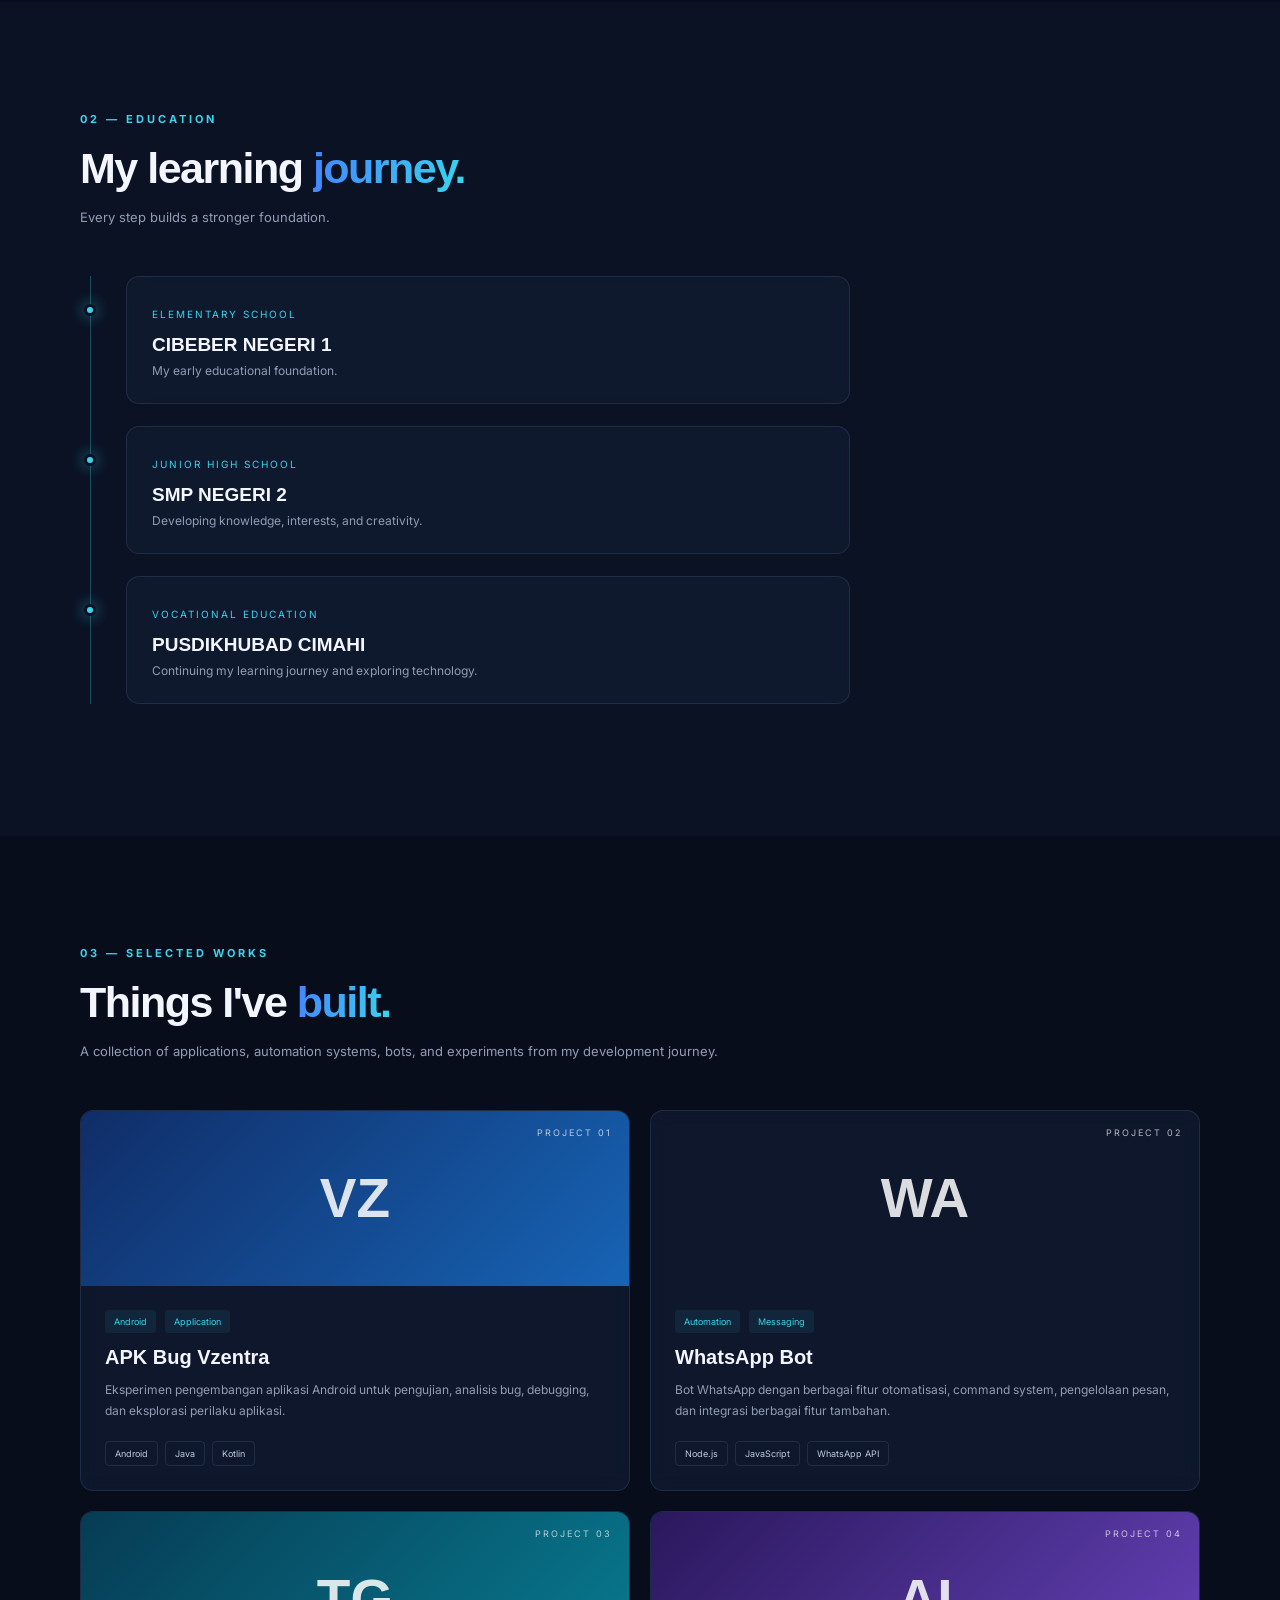
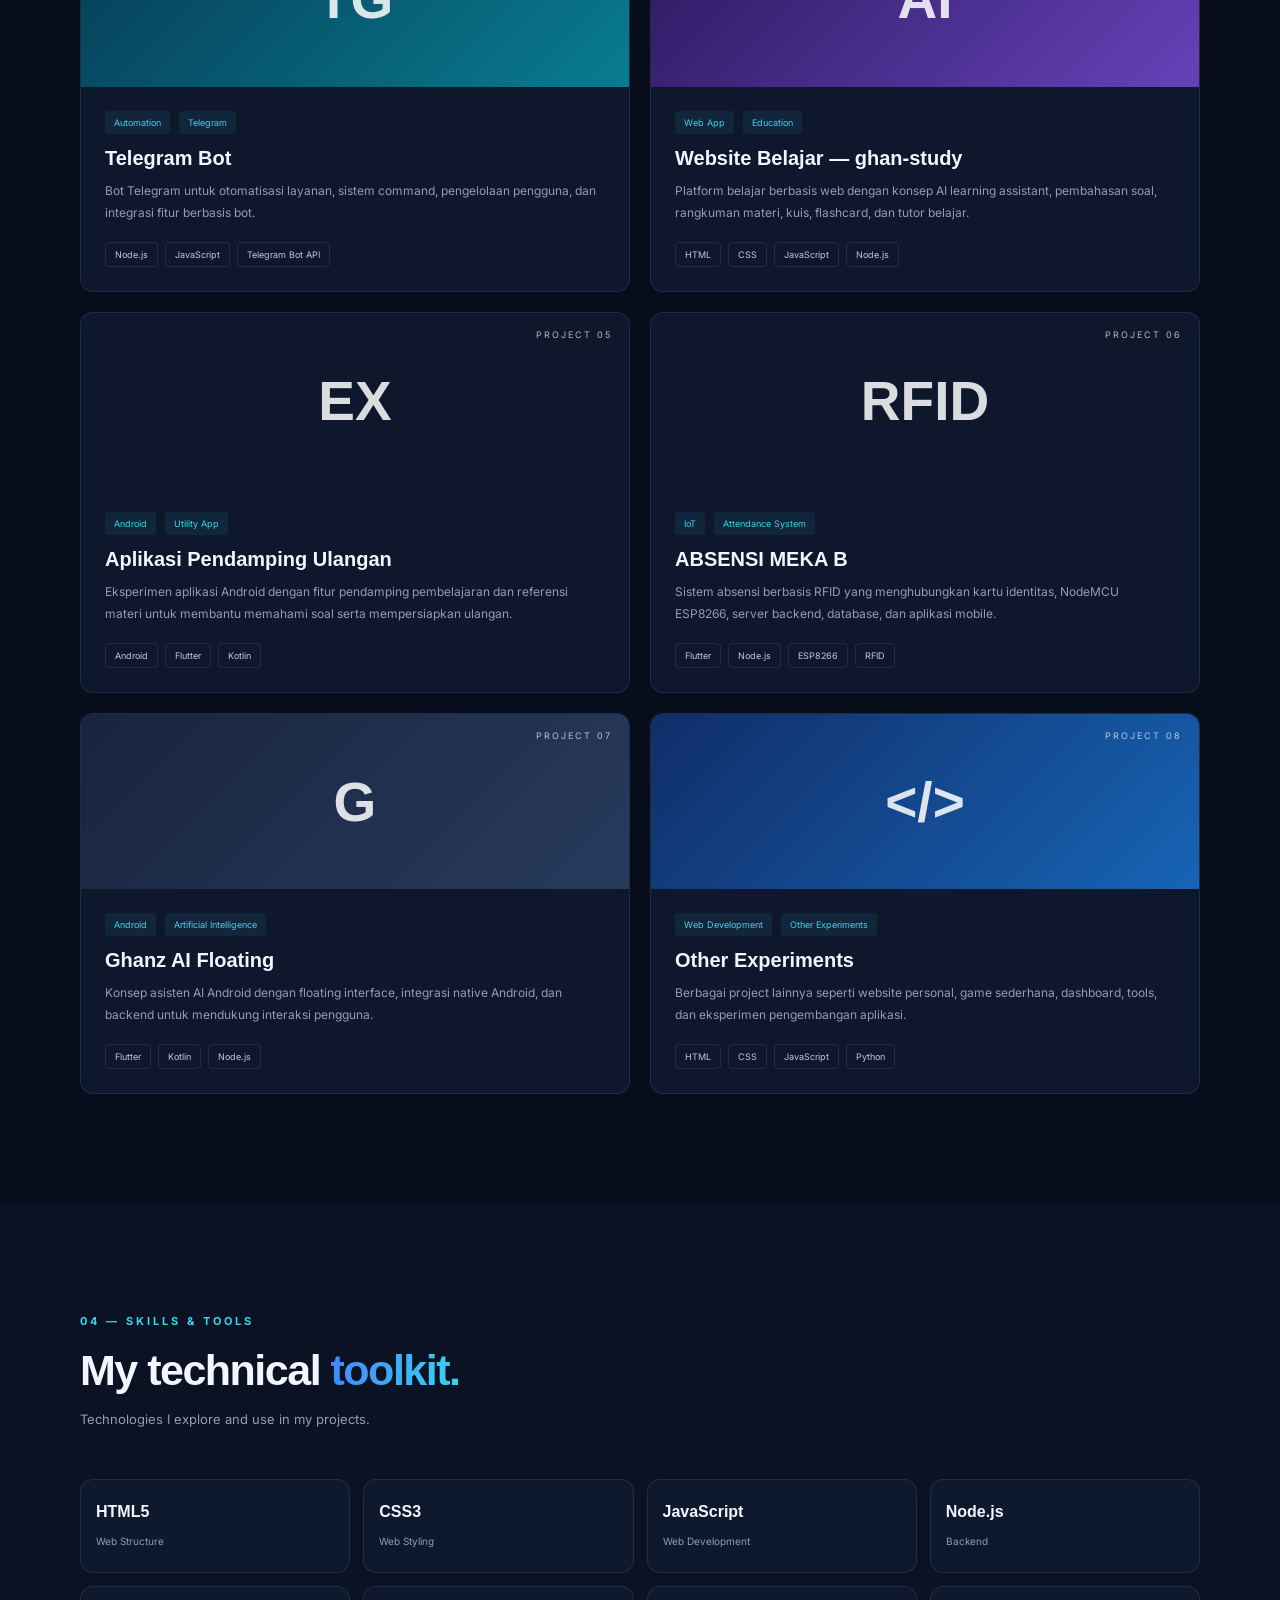
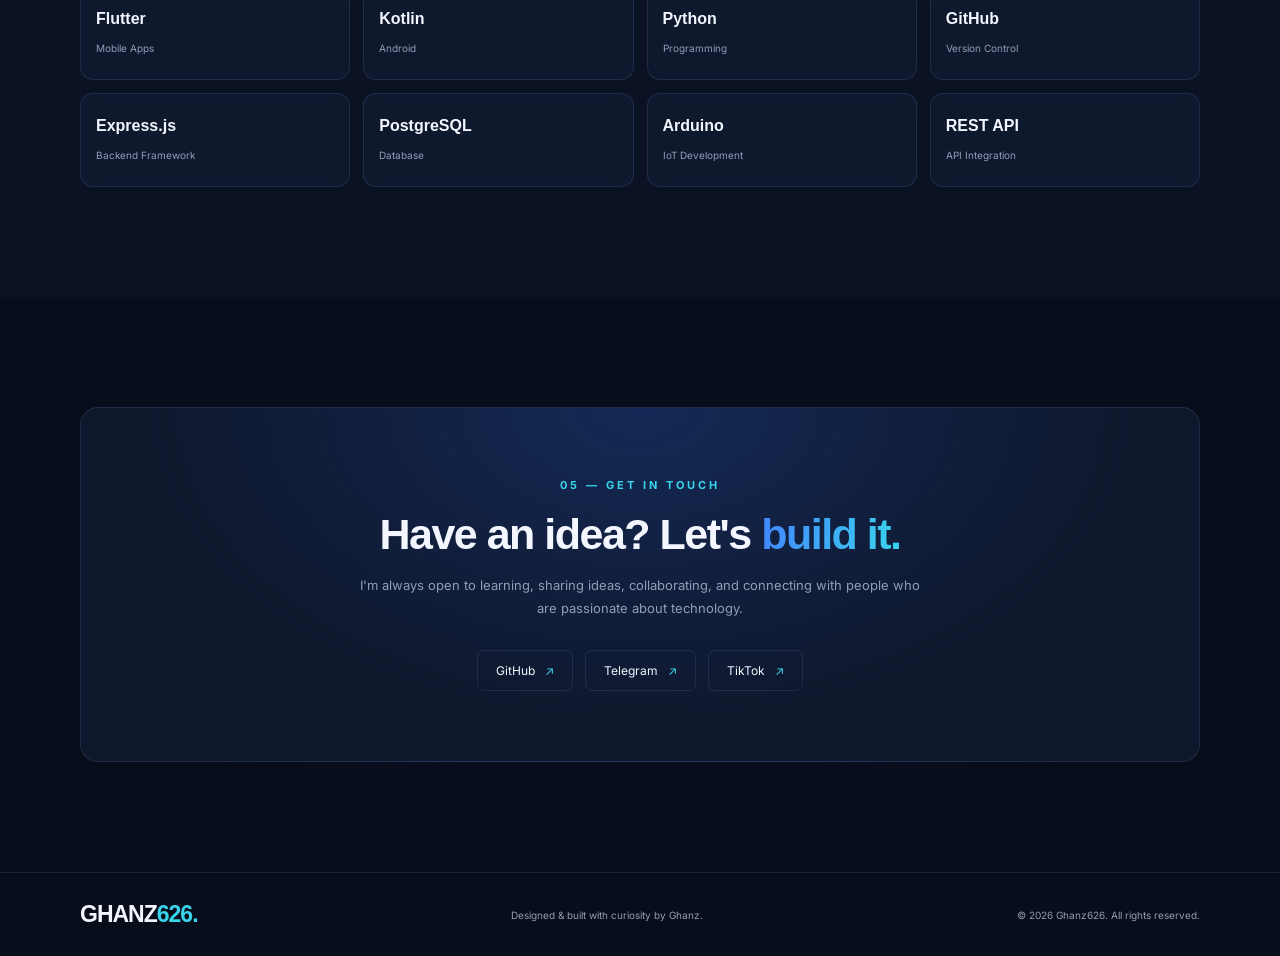
==== commit 44041f5d: "Update index.html" ====
--- a/index.html
+++ b/index.html
@@ -7,7 +7,7 @@
   <meta name="theme-color" content="#080d1b">
 
   <title>Ghanz626 — Developer Portfolio</title>
-  <meta name="description" content="Portfolio Radhitya Ghani Prayata — Web & App Developer. Explore my projects, skills, and development journey.">
+  <meta name="description" content="Portfolio Radhitya Ghani Prayata, developer yang membangun website, aplikasi Android, bot WhatsApp, bot Telegram, dan berbagai project teknologi.">
   <meta name="author" content="Radhitya Ghani Prayata">
 
   <meta property="og:title" content="Ghanz626 — Developer Portfolio">
@@ -27,12 +27,20 @@
 <body>
   <div class="background-glow"></div>
 
+  <!-- NAVBAR -->
   <header class="header">
     <nav class="navbar container">
       <a href="#home" class="logo">GHANZ<span>626.</span></a>
 
-      <button class="menu-toggle" id="menuToggle" aria-label="Buka menu navigasi" aria-expanded="false">
-        <span></span><span></span><span></span>
+      <button
+        class="menu-toggle"
+        id="menuToggle"
+        aria-label="Buka menu navigasi"
+        aria-expanded="false"
+      >
+        <span></span>
+        <span></span>
+        <span></span>
       </button>
 
       <ul class="nav-links" id="navLinks">
@@ -49,9 +57,11 @@
   </header>
 
   <main>
+
     <!-- HERO -->
     <section class="hero section" id="home">
       <div class="container hero-grid">
+
         <div class="hero-content reveal">
           <div class="availability">
             <span class="status-dot"></span>
@@ -59,19 +69,31 @@
           </div>
 
           <p class="eyebrow">HELLO, I'M</p>
-          <h1>Radhitya Ghani <span>Prayata.</span></h1>
-
-          <h2>Building digital experiences with <span>code.</span></h2>
+
+          <h1>
+            Radhitya Ghani
+            <span>Prayata.</span>
+          </h1>
+
+          <h2>
+            Building digital experiences with
+            <span>code.</span>
+          </h2>
 
           <p class="hero-description">
             I'm a developer who enjoys turning ideas into useful digital
             products. I explore web development, application development,
-            and technology.
+            automation, and artificial intelligence.
           </p>
 
           <div class="hero-buttons">
-            <a href="#projects" class="btn btn-primary">Explore Projects <span>↗</span></a>
-            <a href="#about" class="btn btn-outline">More About Me</a>
+            <a href="#projects" class="btn btn-primary">
+              Explore Projects <span>↗</span>
+            </a>
+
+            <a href="#about" class="btn btn-outline">
+              More About Me
+            </a>
           </div>
 
           <div class="hero-socials">
@@ -104,6 +126,7 @@
             <div class="profile-info">
               <h3>Ghanz626</h3>
               <p>Web & App Developer</p>
+
               <div class="profile-tags">
                 <span>Creative</span>
                 <span>Developer</span>
@@ -111,17 +134,26 @@
             </div>
           </div>
 
-          <div class="floating-code code-one">const passion = "coding";</div>
-          <div class="floating-code code-two">&lt;Hello World /&gt;</div>
-        </div>
+          <div class="floating-code code-one">
+            const passion = "coding";
+          </div>
+
+          <div class="floating-code code-two">
+            &lt;Hello World /&gt;
+          </div>
+        </div>
+
       </div>
 
-      <a href="#about" class="scroll-indicator">SCROLL TO EXPLORE <span>↓</span></a>
+      <a href="#about" class="scroll-indicator">
+        SCROLL TO EXPLORE <span>↓</span>
+      </a>
     </section>
 
     <!-- ABOUT -->
     <section class="section" id="about">
       <div class="container">
+
         <div class="section-heading reveal">
           <p class="eyebrow">01 — ABOUT ME</p>
           <h2>Turning curiosity into <span>creation.</span></h2>
@@ -129,27 +161,32 @@
         </div>
 
         <div class="about-grid">
+
           <div class="about-card glass-card reveal">
             <span class="card-number">01 / INTRODUCTION</span>
+
             <h3>Hi, I'm Ghanz.</h3>
+
             <p>
               My name is Radhitya Ghani Prayata. I'm interested in technology
               and software development, especially building websites,
-              applications, and digital tools.
+              applications, automation systems, and digital tools.
             </p>
+
             <p>
-              I believe every project is an opportunity to learn something
-              new. I enjoy experimenting, solving problems, and improving
-              my skills through real-world projects.
+              I enjoy experimenting with new technologies, developing
+              projects, solving problems, and improving my programming
+              skills through hands-on experience.
             </p>
           </div>
 
           <div class="about-side">
+
             <div class="info-card glass-card reveal">
               <span class="info-icon">⌘</span>
               <div>
                 <h3>My Focus</h3>
-                <p>Web Development · App Development · Technology</p>
+                <p>Web Development · App Development · Automation</p>
               </div>
             </div>
 
@@ -168,6 +205,7 @@
                 <p>Create useful, accessible, and meaningful digital products.</p>
               </div>
             </div>
+
           </div>
         </div>
       </div>
@@ -176,6 +214,7 @@
     <!-- EDUCATION -->
     <section class="section section-alt" id="education">
       <div class="container">
+
         <div class="section-heading reveal">
           <p class="eyebrow">02 — EDUCATION</p>
           <h2>My learning <span>journey.</span></h2>
@@ -183,8 +222,10 @@
         </div>
 
         <div class="timeline">
+
           <div class="timeline-item reveal">
             <div class="timeline-marker"></div>
+
             <div class="timeline-card glass-card">
               <span class="timeline-label">ELEMENTARY SCHOOL</span>
               <h3>CIBEBER NEGERI 1</h3>
@@ -194,6 +235,7 @@
 
           <div class="timeline-item reveal">
             <div class="timeline-marker"></div>
+
             <div class="timeline-card glass-card">
               <span class="timeline-label">JUNIOR HIGH SCHOOL</span>
               <h3>SMP NEGERI 2</h3>
@@ -203,12 +245,14 @@
 
           <div class="timeline-item reveal">
             <div class="timeline-marker"></div>
+
             <div class="timeline-card glass-card">
               <span class="timeline-label">VOCATIONAL EDUCATION</span>
               <h3>PUSDIKHUBAD CIMAHI</h3>
               <p>Continuing my learning journey and exploring technology.</p>
             </div>
           </div>
+
         </div>
       </div>
     </section>
@@ -216,65 +260,251 @@
     <!-- PROJECTS -->
     <section class="section" id="projects">
       <div class="container">
+
         <div class="section-heading reveal">
           <p class="eyebrow">03 — SELECTED WORKS</p>
           <h2>Things I've <span>built.</span></h2>
-          <p>A selection of projects and experiments from my development journey.</p>
+          <p>
+            A collection of applications, automation systems, bots,
+            and experiments from my development journey.
+          </p>
         </div>
 
         <div class="project-grid">
+
+          <!-- PROJECT 1 -->
           <article class="project-card glass-card reveal">
             <div class="project-visual project-blue">
-              <span class="project-symbol">RFID</span>
+              <span class="project-symbol">VZ</span>
               <span class="project-index">PROJECT 01</span>
             </div>
-            <div class="project-content">
-              <div class="project-meta"><span>IoT</span><span>Attendance System</span></div>
-              <h3>ABSENSI MEKA B</h3>
-              <p>An RFID-based attendance system concept integrating hardware, backend services, and a mobile dashboard.</p>
-              <div class="project-stack"><span>Flutter</span><span>Node.js</span><span>ESP8266</span></div>
-            </div>
-          </article>
-
+
+            <div class="project-content">
+              <div class="project-meta">
+                <span>Android</span>
+                <span>Application</span>
+              </div>
+
+              <h3>APK Bug Vzentra</h3>
+
+              <p>
+                Eksperimen pengembangan aplikasi Android untuk pengujian,
+                analisis bug, debugging, dan eksplorasi perilaku aplikasi.
+              </p>
+
+              <div class="project-stack">
+                <span>Android</span>
+                <span>Java</span>
+                <span>Kotlin</span>
+              </div>
+            </div>
+          </article>
+
+          <!-- PROJECT 2 -->
+          <article class="project-card glass-card reveal">
+            <div class="project-visual project-green">
+              <span class="project-symbol">WA</span>
+              <span class="project-index">PROJECT 02</span>
+            </div>
+
+            <div class="project-content">
+              <div class="project-meta">
+                <span>Automation</span>
+                <span>Messaging</span>
+              </div>
+
+              <h3>WhatsApp Bot</h3>
+
+              <p>
+                Bot WhatsApp dengan berbagai fitur otomatisasi,
+                command system, pengelolaan pesan, dan integrasi
+                berbagai fitur tambahan.
+              </p>
+
+              <div class="project-stack">
+                <span>Node.js</span>
+                <span>JavaScript</span>
+                <span>WhatsApp API</span>
+              </div>
+            </div>
+          </article>
+
+          <!-- PROJECT 3 -->
+          <article class="project-card glass-card reveal">
+            <div class="project-visual project-cyan">
+              <span class="project-symbol">TG</span>
+              <span class="project-index">PROJECT 03</span>
+            </div>
+
+            <div class="project-content">
+              <div class="project-meta">
+                <span>Automation</span>
+                <span>Telegram</span>
+              </div>
+
+              <h3>Telegram Bot</h3>
+
+              <p>
+                Bot Telegram untuk otomatisasi layanan, sistem command,
+                pengelolaan pengguna, dan integrasi fitur berbasis bot.
+              </p>
+
+              <div class="project-stack">
+                <span>Node.js</span>
+                <span>JavaScript</span>
+                <span>Telegram Bot API</span>
+              </div>
+            </div>
+          </article>
+
+          <!-- PROJECT 4 -->
           <article class="project-card glass-card reveal">
             <div class="project-visual project-purple">
               <span class="project-symbol">AI</span>
-              <span class="project-index">PROJECT 02</span>
-            </div>
-            <div class="project-content">
-              <div class="project-meta"><span>Web App</span><span>Education</span></div>
-              <h3>ghan-study</h3>
-              <p>An AI-powered learning platform concept for studying, solving problems, creating summaries, and practicing quizzes.</p>
-              <div class="project-stack"><span>HTML</span><span>CSS</span><span>JavaScript</span><span>Node.js</span></div>
-            </div>
-          </article>
-
-          <article class="project-card glass-card reveal">
-            <div class="project-visual project-cyan">
+              <span class="project-index">PROJECT 04</span>
+            </div>
+
+            <div class="project-content">
+              <div class="project-meta">
+                <span>Web App</span>
+                <span>Education</span>
+              </div>
+
+              <h3>Website Belajar — ghan-study</h3>
+
+              <p>
+                Platform belajar berbasis web dengan konsep AI learning
+                assistant, pembahasan soal, rangkuman materi, kuis,
+                flashcard, dan tutor belajar.
+              </p>
+
+              <div class="project-stack">
+                <span>HTML</span>
+                <span>CSS</span>
+                <span>JavaScript</span>
+                <span>Node.js</span>
+              </div>
+            </div>
+          </article>
+
+          <!-- PROJECT 5 -->
+          <article class="project-card glass-card reveal">
+            <div class="project-visual project-orange">
+              <span class="project-symbol">EX</span>
+              <span class="project-index">PROJECT 05</span>
+            </div>
+
+            <div class="project-content">
+              <div class="project-meta">
+                <span>Android</span>
+                <span>Utility App</span>
+              </div>
+
+              <h3>Aplikasi Pendamping Ulangan</h3>
+
+              <p>
+                Eksperimen aplikasi Android dengan fitur pendamping
+                pembelajaran dan referensi materi untuk membantu
+                memahami soal serta mempersiapkan ulangan.
+              </p>
+
+              <div class="project-stack">
+                <span>Android</span>
+                <span>Flutter</span>
+                <span>Kotlin</span>
+              </div>
+            </div>
+          </article>
+
+          <!-- PROJECT 6 -->
+          <article class="project-card glass-card reveal">
+            <div class="project-visual project-red">
+              <span class="project-symbol">RFID</span>
+              <span class="project-index">PROJECT 06</span>
+            </div>
+
+            <div class="project-content">
+              <div class="project-meta">
+                <span>IoT</span>
+                <span>Attendance System</span>
+              </div>
+
+              <h3>ABSENSI MEKA B</h3>
+
+              <p>
+                Sistem absensi berbasis RFID yang menghubungkan kartu
+                identitas, NodeMCU ESP8266, server backend, database,
+                dan aplikasi mobile.
+              </p>
+
+              <div class="project-stack">
+                <span>Flutter</span>
+                <span>Node.js</span>
+                <span>ESP8266</span>
+                <span>RFID</span>
+              </div>
+            </div>
+          </article>
+
+          <!-- PROJECT 7 -->
+          <article class="project-card glass-card reveal">
+            <div class="project-visual project-dark">
               <span class="project-symbol">G</span>
-              <span class="project-index">PROJECT 03</span>
-            </div>
-            <div class="project-content">
-              <div class="project-meta"><span>Android</span><span>AI Assistant</span></div>
+              <span class="project-index">PROJECT 07</span>
+            </div>
+
+            <div class="project-content">
+              <div class="project-meta">
+                <span>Android</span>
+                <span>Artificial Intelligence</span>
+              </div>
+
               <h3>Ghanz AI Floating</h3>
-              <p>An Android AI assistant concept featuring a floating interface and native Android integration.</p>
-              <div class="project-stack"><span>Flutter</span><span>Kotlin</span><span>Node.js</span></div>
-            </div>
-          </article>
-
-          <article class="project-card glass-card reveal">
-            <div class="project-visual project-dark">
+
+              <p>
+                Konsep asisten AI Android dengan floating interface,
+                integrasi native Android, dan backend untuk mendukung
+                interaksi pengguna.
+              </p>
+
+              <div class="project-stack">
+                <span>Flutter</span>
+                <span>Kotlin</span>
+                <span>Node.js</span>
+              </div>
+            </div>
+          </article>
+
+          <!-- PROJECT 8 -->
+          <article class="project-card glass-card reveal">
+            <div class="project-visual project-blue">
               <span class="project-symbol">&lt;/&gt;</span>
-              <span class="project-index">PROJECT 04</span>
-            </div>
-            <div class="project-content">
-              <div class="project-meta"><span>Web</span><span>Personal</span></div>
-              <h3>Personal Portfolio</h3>
-              <p>A personal space to showcase my profile, skills, projects, and development journey.</p>
-              <div class="project-stack"><span>HTML</span><span>CSS</span><span>JavaScript</span></div>
-              <a class="project-link" href="https://github.com/Ghanz626-vzentra/Ghanz626" target="_blank" rel="noopener noreferrer">View Repository ↗</a>
-            </div>
-          </article>
+              <span class="project-index">PROJECT 08</span>
+            </div>
+
+            <div class="project-content">
+              <div class="project-meta">
+                <span>Web Development</span>
+                <span>Other Experiments</span>
+              </div>
+
+              <h3>Other Experiments</h3>
+
+              <p>
+                Berbagai project lainnya seperti website personal,
+                game sederhana, dashboard, tools, dan eksperimen
+                pengembangan aplikasi.
+              </p>
+
+              <div class="project-stack">
+                <span>HTML</span>
+                <span>CSS</span>
+                <span>JavaScript</span>
+                <span>Python</span>
+              </div>
+            </div>
+          </article>
+
         </div>
       </div>
     </section>
@@ -282,6 +512,7 @@
     <!-- SKILLS -->
     <section class="section section-alt" id="skills">
       <div class="container">
+
         <div class="section-heading reveal">
           <p class="eyebrow">04 — SKILLS & TOOLS</p>
           <h2>My technical <span>toolkit.</span></h2>
@@ -289,14 +520,67 @@
         </div>
 
         <div class="skills-grid">
-          <div class="skill-card glass-card reveal"><span>HTML5</span><small>Web Structure</small></div>
-          <div class="skill-card glass-card reveal"><span>CSS3</span><small>Web Styling</small></div>
-          <div class="skill-card glass-card reveal"><span>JavaScript</span><small>Web Development</small></div>
-          <div class="skill-card glass-card reveal"><span>Node.js</span><small>Backend</small></div>
-          <div class="skill-card glass-card reveal"><span>Flutter</span><small>Mobile Apps</small></div>
-          <div class="skill-card glass-card reveal"><span>Kotlin</span><small>Android</small></div>
-          <div class="skill-card glass-card reveal"><span>Python</span><small>Programming</small></div>
-          <div class="skill-card glass-card reveal"><span>GitHub</span><small>Version Control</small></div>
+
+          <div class="skill-card glass-card reveal">
+            <span>HTML5</span>
+            <small>Web Structure</small>
+          </div>
+
+          <div class="skill-card glass-card reveal">
+            <span>CSS3</span>
+            <small>Web Styling</small>
+          </div>
+
+          <div class="skill-card glass-card reveal">
+            <span>JavaScript</span>
+            <small>Web Development</small>
+          </div>
+
+          <div class="skill-card glass-card reveal">
+            <span>Node.js</span>
+            <small>Backend</small>
+          </div>
+
+          <div class="skill-card glass-card reveal">
+            <span>Flutter</span>
+            <small>Mobile Apps</small>
+          </div>
+
+          <div class="skill-card glass-card reveal">
+            <span>Kotlin</span>
+            <small>Android</small>
+          </div>
+
+          <div class="skill-card glass-card reveal">
+            <span>Python</span>
+            <small>Programming</small>
+          </div>
+
+          <div class="skill-card glass-card reveal">
+            <span>GitHub</span>
+            <small>Version Control</small>
+          </div>
+
+          <div class="skill-card glass-card reveal">
+            <span>Express.js</span>
+            <small>Backend Framework</small>
+          </div>
+
+          <div class="skill-card glass-card reveal">
+            <span>PostgreSQL</span>
+            <small>Database</small>
+          </div>
+
+          <div class="skill-card glass-card reveal">
+            <span>Arduino</span>
+            <small>IoT Development</small>
+          </div>
+
+          <div class="skill-card glass-card reveal">
+            <span>REST API</span>
+            <small>API Integration</small>
+          </div>
+
         </div>
       </div>
     </section>
@@ -304,32 +588,65 @@
     <!-- CONTACT -->
     <section class="section" id="contact">
       <div class="container">
+
         <div class="contact-card reveal">
           <p class="eyebrow">05 — GET IN TOUCH</p>
-          <h2>Have an idea? Let's <span>build it.</span></h2>
+
+          <h2>
+            Have an idea? Let's
+            <span>build it.</span>
+          </h2>
+
           <p>
-            I'm always open to learning, sharing ideas, and connecting with
-            people who are passionate about technology.
+            I'm always open to learning, sharing ideas, collaborating,
+            and connecting with people who are passionate about technology.
           </p>
 
           <div class="contact-links">
-            <a href="https://github.com/Ghanz626-vzentra" target="_blank" rel="noopener noreferrer">GitHub <span>↗</span></a>
-            <a href="https://t.me/Ghanz626" target="_blank" rel="noopener noreferrer">Telegram <span>↗</span></a>
-            <a href="https://www.tiktok.com/@ghanz162" target="_blank" rel="noopener noreferrer">TikTok <span>↗</span></a>
-          </div>
-        </div>
+            <a href="https://github.com/Ghanz626-vzentra" target="_blank" rel="noopener noreferrer">
+              GitHub <span>↗</span>
+            </a>
+
+            <a href="https://t.me/Ghanz626" target="_blank" rel="noopener noreferrer">
+              Telegram <span>↗</span>
+            </a>
+
+            <a href="https://www.tiktok.com/@ghanz162" target="_blank" rel="noopener noreferrer">
+              TikTok <span>↗</span>
+            </a>
+          </div>
+        </div>
+
       </div>
     </section>
+
   </main>
 
+  <!-- FOOTER -->
   <footer class="footer">
     <div class="container footer-inner">
-      <a href="#home" class="logo">GHANZ<span>626.</span></a>
+
+      <a href="#home" class="logo">
+        GHANZ<span>626.</span>
+      </a>
+
       <p>Designed & built with curiosity by Ghanz.</p>
-      <p>© <span id="year"></span> Ghanz626. All rights reserved.</p>
+
+      <p>
+        © <span id="year"></span> Ghanz626. All rights reserved.
+      </p>
+
     </div>
   </footer>
 
-  <button class="back-to-top" id="backToTop" aria-label="Kembali ke atas">↑</button>
+  <!-- BACK TO TOP -->
+  <button
+    class="back-to-top"
+    id="backToTop"
+    aria-label="Kembali ke atas"
+  >
+    ↑
+  </button>
+
 </body>
 </html>
--- a/style.css
+++ b/style.css
@@ -1,766 +1,934 @@
-· CSS
+
+:root {
+  --bg: #080d1b;
+  --bg-alt: #0b1224;
+  --card: rgba(17, 28, 51, 0.72);
+  --text: #f3f6ff;
+  --muted: #929db5;
+  --blue: #4285ff;
+  --cyan: #39d5ed;
+  --border: rgba(135, 164, 220, 0.15);
+  --font: "Inter", sans-serif;
+  --heading: "Space Grotesk", sans-serif;
+}
+
 * {
-    margin: 0;
-    padding: 0;
-    box-sizing: border-box;
-}
- 
+  margin: 0;
+  padding: 0;
+  box-sizing: border-box;
+}
+
 html {
-    scroll-behavior: smooth;
-}
- 
-:root {
-    --bg: #14120f;
-    --bg-soft: #1a1712;
-    --surface: #201c17;
-    --border: rgba(255, 180, 84, 0.14);
-    --border-strong: rgba(255, 180, 84, 0.32);
-    --text: #ede6d6;
-    --text-muted: #9b9186;
-    --text-dim: #6f6a60;
-    --accent: #ffb454;
-    --accent-soft: rgba(255, 180, 84, 0.12);
-    --accent-2: #6fbfae;
-    --danger: #e0674f;
-    --mono: 'JetBrains Mono', 'Space Mono', 'SFMono-Regular', Menlo, Consolas, monospace;
-    --sans: 'Inter', 'Segoe UI', Tahoma, Geneva, Verdana, sans-serif;
-}
- 
+  scroll-behavior: smooth;
+  scroll-padding-top: 90px;
+}
+
 body {
-    font-family: var(--sans);
-    background: var(--bg);
-    background-image:
-        linear-gradient(180deg, rgba(255, 180, 84, 0.05), transparent 320px),
-        repeating-linear-gradient(0deg, rgba(255, 255, 255, 0.012) 0px, rgba(255, 255, 255, 0.012) 1px, transparent 1px, transparent 3px);
-    color: var(--text);
-    line-height: 1.65;
-    overflow-x: hidden;
-}
- 
+  background: var(--bg);
+  color: var(--text);
+  font-family: var(--font);
+  overflow-x: hidden;
+}
+
 a {
-    color: var(--accent-2);
-    text-decoration: none;
-}
- 
+  color: inherit;
+  text-decoration: none;
+}
+
+button {
+  font: inherit;
+}
+
 .container {
-    max-width: 1080px;
-    margin: 0 auto;
-    padding: 0 24px;
-}
- 
-.mono {
-    font-family: var(--mono);
-}
- 
-.eyebrow {
-    display: inline-flex;
-    align-items: center;
-    gap: 10px;
-    font-family: var(--mono);
-    font-size: 0.78rem;
-    color: var(--accent);
-    letter-spacing: 0.02em;
-    margin-bottom: 14px;
-}
- 
-.eyebrow::before {
-    content: '//';
-    color: var(--text-dim);
-}
- 
-.surface {
-    background: var(--surface);
-    border: 1px solid var(--border);
-    border-radius: 10px;
-}
- 
-#loader {
-    position: fixed;
-    inset: 0;
-    background: var(--bg);
-    display: flex;
-    flex-direction: column;
-    justify-content: center;
-    align-items: center;
-    gap: 14px;
-    z-index: 9999;
-    transition: opacity 0.5s ease;
-    font-family: var(--mono);
-}
- 
-#loader.hide {
-    opacity: 0;
-    pointer-events: none;
-}
- 
-.loader-cursor {
-    width: 10px;
-    height: 20px;
-    background: var(--accent);
-    animation: blink 0.9s steps(1) infinite;
-}
- 
-@keyframes blink {
-    50% { opacity: 0; }
-}
- 
-#loader p {
-    color: var(--text-muted);
-    font-size: 0.85rem;
-    letter-spacing: 0.04em;
-}
- 
+  width: min(1120px, 90%);
+  margin: auto;
+}
+
+.section {
+  padding: 110px 0;
+  position: relative;
+}
+
+.section-alt {
+  background: var(--bg-alt);
+}
+
+.background-glow {
+  position: fixed;
+  width: 500px;
+  height: 500px;
+  top: -200px;
+  right: -180px;
+  border-radius: 50%;
+  background: rgba(42, 105, 255, 0.12);
+  filter: blur(100px);
+  pointer-events: none;
+  z-index: -1;
+}
+
+/* NAVBAR */
+.header {
+  position: fixed;
+  top: 0;
+  width: 100%;
+  z-index: 100;
+  background: rgba(8, 13, 27, 0.82);
+  backdrop-filter: blur(18px);
+  border-bottom: 1px solid var(--border);
+}
+
 .navbar {
-    position: fixed;
-    top: 18px;
-    left: 50%;
-    transform: translateX(-50%);
-    width: calc(100% - 40px);
-    max-width: 1080px;
-    padding: 12px 22px;
-    z-index: 1000;
-    border-radius: 12px;
-    transition: all 0.3s ease;
-}
- 
-.navbar.scrolled {
-    top: 0;
-    border-radius: 0;
-    width: 100%;
-    max-width: 100%;
-    background: rgba(20, 18, 15, 0.92);
-    backdrop-filter: blur(10px);
-}
- 
-.nav-container {
-    display: flex;
-    justify-content: space-between;
-    align-items: center;
-}
- 
-.nav-logo {
-    font-family: var(--mono);
-    font-size: 1rem;
-    font-weight: 600;
-    color: var(--text);
-}
- 
-.nav-logo .dot {
-    color: var(--accent);
-}
- 
-.nav-menu {
-    display: flex;
-    gap: 26px;
-    list-style: none;
-}
- 
+  min-height: 76px;
+  display: flex;
+  align-items: center;
+  justify-content: space-between;
+}
+
+.logo {
+  font-family: var(--heading);
+  font-size: 23px;
+  font-weight: 800;
+  letter-spacing: -1px;
+}
+
+.logo span {
+  color: var(--cyan);
+}
+
+.nav-links {
+  display: flex;
+  list-style: none;
+  gap: 28px;
+}
+
 .nav-link {
-    font-family: var(--mono);
-    color: var(--text-muted);
-    font-size: 0.82rem;
-    position: relative;
-    transition: color 0.3s;
-}
- 
-.nav-link::before {
-    content: '';
-}
- 
+  font-size: 13px;
+  color: var(--muted);
+  transition: 0.3s;
+}
+
 .nav-link:hover,
 .nav-link.active {
-    color: var(--accent);
-}
- 
-.nav-toggle {
+  color: var(--cyan);
+}
+
+.nav-cta {
+  border: 1px solid var(--border);
+  padding: 11px 17px;
+  border-radius: 8px;
+  font-size: 13px;
+  transition: 0.3s;
+}
+
+.nav-cta:hover {
+  border-color: var(--blue);
+  color: var(--cyan);
+}
+
+.nav-cta span {
+  color: var(--cyan);
+  margin-left: 5px;
+}
+
+.menu-toggle {
+  display: none;
+  background: none;
+  border: 0;
+  cursor: pointer;
+}
+
+.menu-toggle span {
+  display: block;
+  width: 25px;
+  height: 2px;
+  margin: 5px;
+  background: white;
+}
+
+/* HERO */
+.hero {
+  min-height: 100vh;
+  display: flex;
+  align-items: center;
+  padding-top: 130px;
+  overflow: hidden;
+}
+
+.hero-grid {
+  display: grid;
+  grid-template-columns: 1.2fr 0.8fr;
+  align-items: center;
+  gap: 60px;
+}
+
+.availability {
+  display: inline-flex;
+  align-items: center;
+  gap: 9px;
+  border: 1px solid var(--border);
+  padding: 9px 13px;
+  border-radius: 50px;
+  color: #b8c5dd;
+  font-size: 11px;
+  margin-bottom: 35px;
+}
+
+.status-dot,
+.profile-indicator {
+  width: 7px;
+  height: 7px;
+  background: #35df9b;
+  border-radius: 50%;
+  box-shadow: 0 0 12px #35df9b;
+}
+
+.eyebrow {
+  color: var(--cyan);
+  font-size: 11px;
+  font-weight: 700;
+  letter-spacing: 3px;
+  margin-bottom: 18px;
+}
+
+.hero h1 {
+  font-family: var(--heading);
+  font-size: clamp(40px, 6vw, 68px);
+  line-height: 1.08;
+  letter-spacing: -3px;
+  margin-bottom: 20px;
+}
+
+.hero h1 span,
+.hero h2 span,
+.section-heading h2 span,
+.contact-card h2 span {
+  background: linear-gradient(100deg, var(--blue), var(--cyan));
+  -webkit-background-clip: text;
+  background-clip: text;
+  color: transparent;
+}
+
+.hero h2 {
+  font-size: clamp(17px, 2.3vw, 24px);
+  font-weight: 500;
+  margin-bottom: 20px;
+}
+
+.hero-description {
+  max-width: 550px;
+  color: var(--muted);
+  font-size: 14px;
+  line-height: 1.9;
+}
+
+.hero-buttons {
+  display: flex;
+  gap: 13px;
+  flex-wrap: wrap;
+  margin-top: 30px;
+}
+
+.btn {
+  display: inline-flex;
+  align-items: center;
+  gap: 12px;
+  padding: 14px 20px;
+  border-radius: 8px;
+  font-size: 13px;
+  font-weight: 600;
+  transition: 0.3s;
+}
+
+.btn-primary {
+  background: linear-gradient(110deg, #2764e9, #20a9d9);
+  box-shadow: 0 8px 30px rgba(42, 105, 255, 0.2);
+}
+
+.btn-primary:hover {
+  transform: translateY(-3px);
+  box-shadow: 0 12px 35px rgba(42, 105, 255, 0.35);
+}
+
+.btn-outline {
+  border: 1px solid var(--border);
+}
+
+.btn-outline:hover {
+  border-color: var(--cyan);
+  color: var(--cyan);
+}
+
+.hero-socials {
+  display: flex;
+  gap: 23px;
+  margin-top: 40px;
+}
+
+.hero-socials a {
+  font-size: 12px;
+  color: var(--muted);
+}
+
+.hero-socials a:hover {
+  color: var(--cyan);
+}
+
+/* PROFILE */
+.hero-visual {
+  position: relative;
+  min-height: 480px;
+  display: grid;
+  place-items: center;
+}
+
+.profile-card {
+  position: relative;
+  width: min(330px, 100%);
+  padding: 17px;
+  border: 1px solid rgba(94, 149, 255, 0.3);
+  border-radius: 19px;
+  background: linear-gradient(145deg, rgba(27, 46, 83, 0.8), rgba(10, 17, 34, 0.95));
+  box-shadow: 0 30px 90px rgba(0, 0, 0, 0.4);
+  z-index: 2;
+}
+
+.profile-top {
+  display: flex;
+  align-items: center;
+  justify-content: space-between;
+  font-size: 9px;
+  color: var(--muted);
+  margin-bottom: 17px;
+}
+
+.profile-top .profile-indicator {
+  margin-right: -45px;
+}
+
+.profile-image,
+.profile-fallback {
+  width: 100%;
+  height: 270px;
+  object-fit: cover;
+  border-radius: 12px;
+  background: #101d39;
+}
+
+.profile-fallback {
+  display: none;
+  place-items: center;
+  font-size: 90px;
+  font-family: var(--heading);
+  color: var(--cyan);
+}
+
+.profile-info {
+  padding: 17px 3px 4px;
+}
+
+.profile-info h3 {
+  font-family: var(--heading);
+  font-size: 22px;
+}
+
+.profile-info p {
+  font-size: 12px;
+  color: var(--muted);
+  margin-top: 5px;
+}
+
+.profile-tags {
+  display: flex;
+  gap: 8px;
+  margin-top: 14px;
+}
+
+.profile-tags span {
+  font-size: 10px;
+  padding: 7px 10px;
+  background: rgba(65, 135, 255, 0.12);
+  color: var(--cyan);
+  border-radius: 5px;
+}
+
+.profile-orbit {
+  position: absolute;
+  width: 390px;
+  height: 390px;
+  border: 1px solid rgba(64, 134, 255, 0.15);
+  border-radius: 50%;
+}
+
+.orbit-two {
+  width: 470px;
+  height: 470px;
+  border-color: rgba(57, 213, 237, 0.1);
+}
+
+.floating-code {
+  position: absolute;
+  z-index: 3;
+  background: #121e36;
+  border: 1px solid var(--border);
+  padding: 12px 15px;
+  border-radius: 8px;
+  font-family: monospace;
+  font-size: 11px;
+  color: var(--cyan);
+  box-shadow: 0 12px 30px rgba(0, 0, 0, 0.3);
+}
+
+.code-one {
+  top: 70px;
+  right: -20px;
+}
+
+.code-two {
+  bottom: 65px;
+  left: -25px;
+  color: #a58bff;
+}
+
+.scroll-indicator {
+  position: absolute;
+  bottom: 25px;
+  left: 50%;
+  transform: translateX(-50%);
+  color: var(--muted);
+  font-size: 9px;
+  letter-spacing: 2px;
+}
+
+.scroll-indicator span {
+  color: var(--cyan);
+  margin-left: 8px;
+}
+
+/* SECTION HEADING */
+.section-heading {
+  margin-bottom: 48px;
+}
+
+.section-heading h2,
+.contact-card h2 {
+  font-family: var(--heading);
+  font-size: clamp(30px, 4vw, 43px);
+  letter-spacing: -1.5px;
+  margin-bottom: 13px;
+}
+
+.section-heading > p:last-child {
+  color: var(--muted);
+  font-size: 13px;
+  line-height: 1.7;
+}
+
+/* ABOUT */
+.about-grid {
+  display: grid;
+  grid-template-columns: 1.1fr 0.9fr;
+  gap: 20px;
+}
+
+.glass-card {
+  background: var(--card);
+  border: 1px solid var(--border);
+  border-radius: 13px;
+  backdrop-filter: blur(10px);
+}
+
+.about-card {
+  padding: 35px;
+}
+
+.card-number {
+  color: var(--cyan);
+  font-size: 10px;
+  letter-spacing: 2px;
+}
+
+.about-card h3 {
+  font-family: var(--heading);
+  font-size: 28px;
+  margin: 23px 0 17px;
+}
+
+.about-card p {
+  color: var(--muted);
+  font-size: 13px;
+  line-height: 1.9;
+  margin-bottom: 15px;
+}
+
+.about-side {
+  display: flex;
+  flex-direction: column;
+  gap: 13px;
+}
+
+.info-card {
+  display: flex;
+  align-items: center;
+  gap: 17px;
+  padding: 20px;
+  flex: 1;
+}
+
+.info-icon {
+  width: 43px;
+  height: 43px;
+  display: grid;
+  place-items: center;
+  flex-shrink: 0;
+  background: rgba(54, 132, 255, 0.14);
+  color: var(--cyan);
+  border-radius: 9px;
+  font-size: 21px;
+}
+
+.info-card h3 {
+  font-size: 14px;
+  margin-bottom: 7px;
+}
+
+.info-card p {
+  font-size: 11px;
+  color: var(--muted);
+  line-height: 1.6;
+}
+
+/* EDUCATION */
+.timeline {
+  max-width: 760px;
+  margin-left: 10px;
+  border-left: 1px solid rgba(57, 213, 237, 0.3);
+  padding-left: 35px;
+}
+
+.timeline-item {
+  position: relative;
+  margin-bottom: 22px;
+}
+
+.timeline-marker {
+  position: absolute;
+  width: 12px;
+  height: 12px;
+  left: -42px;
+  top: 28px;
+  background: var(--cyan);
+  border: 3px solid var(--bg-alt);
+  border-radius: 50%;
+  box-shadow: 0 0 15px rgba(57, 213, 237, 0.6);
+}
+
+.timeline-card {
+  padding: 25px;
+}
+
+.timeline-label {
+  color: var(--cyan);
+  font-size: 10px;
+  letter-spacing: 2px;
+}
+
+.timeline-card h3 {
+  font-family: var(--heading);
+  margin: 12px 0 7px;
+  font-size: 19px;
+}
+
+.timeline-card p {
+  font-size: 12px;
+  color: var(--muted);
+}
+
+/* PROJECTS */
+.project-grid {
+  display: grid;
+  grid-template-columns: repeat(2, 1fr);
+  gap: 20px;
+}
+
+.project-card {
+  overflow: hidden;
+  transition: 0.35s;
+}
+
+.project-card:hover {
+  transform: translateY(-7px);
+  border-color: rgba(57, 213, 237, 0.4);
+}
+
+.project-visual {
+  height: 175px;
+  display: flex;
+  align-items: center;
+  justify-content: center;
+  position: relative;
+  overflow: hidden;
+}
+
+.project-blue {
+  background: linear-gradient(135deg, #102d68, #1764b5);
+}
+
+.project-purple {
+  background: linear-gradient(135deg, #2a185d, #6642b8);
+}
+
+.project-cyan {
+  background: linear-gradient(135deg, #063c54, #087c91);
+}
+
+.project-dark {
+  background: linear-gradient(135deg, #18243e, #283b5d);
+}
+
+.project-symbol {
+  font-family: var(--heading);
+  font-size: 55px;
+  font-weight: 800;
+  color: rgba(255, 255, 255, 0.85);
+}
+
+.project-index {
+  position: absolute;
+  top: 16px;
+  right: 17px;
+  font-size: 9px;
+  letter-spacing: 2px;
+  color: rgba(255, 255, 255, 0.7);
+}
+
+.project-content {
+  padding: 24px;
+}
+
+.project-meta {
+  display: flex;
+  gap: 9px;
+  margin-bottom: 13px;
+}
+
+.project-meta span {
+  font-size: 9px;
+  color: var(--cyan);
+  background: rgba(57, 213, 237, 0.08);
+  padding: 6px 9px;
+  border-radius: 4px;
+}
+
+.project-content h3 {
+  font-family: var(--heading);
+  font-size: 20px;
+  margin-bottom: 10px;
+}
+
+.project-content p {
+  color: var(--muted);
+  font-size: 12px;
+  line-height: 1.8;
+}
+
+.project-stack {
+  display: flex;
+  flex-wrap: wrap;
+  gap: 7px;
+  margin-top: 19px;
+}
+
+.project-stack span {
+  border: 1px solid var(--border);
+  padding: 6px 9px;
+  font-size: 9px;
+  color: #c0cbe0;
+  border-radius: 4px;
+}
+
+.project-link {
+  display: inline-block;
+  margin-top: 17px;
+  color: var(--cyan);
+  font-size: 11px;
+}
+
+/* SKILLS */
+.skills-grid {
+  display: grid;
+  grid-template-columns: repeat(4, 1fr);
+  gap: 13px;
+}
+
+.skill-card {
+  padding: 23px 15px;
+  transition: 0.3s;
+}
+
+.skill-card:hover {
+  transform: translateY(-5px);
+  border-color: var(--blue);
+}
+
+.skill-card span {
+  display: block;
+  font-family: var(--heading);
+  font-weight: 700;
+  font-size: 16px;
+  margin-bottom: 8px;
+}
+
+.skill-card small {
+  color: var(--muted);
+  font-size: 10px;
+}
+
+/* CONTACT */
+.contact-card {
+  padding: 70px 30px;
+  text-align: center;
+  border: 1px solid var(--border);
+  border-radius: 18px;
+  background:
+    radial-gradient(ellipse at 50% 0%, rgba(48, 111, 255, 0.2), transparent 65%),
+    var(--card);
+}
+
+.contact-card > p:not(.eyebrow) {
+  max-width: 570px;
+  margin: 15px auto 30px;
+  color: var(--muted);
+  font-size: 13px;
+  line-height: 1.8;
+}
+
+.contact-links {
+  display: flex;
+  justify-content: center;
+  gap: 12px;
+  flex-wrap: wrap;
+}
+
+.contact-links a {
+  border: 1px solid var(--border);
+  padding: 12px 18px;
+  border-radius: 7px;
+  font-size: 12px;
+  transition: 0.3s;
+}
+
+.contact-links a:hover {
+  border-color: var(--cyan);
+  color: var(--cyan);
+}
+
+.contact-links span {
+  color: var(--cyan);
+  margin-left: 7px;
+}
+
+/* FOOTER */
+.footer {
+  border-top: 1px solid var(--border);
+  padding: 28px 0;
+}
+
+.footer-inner {
+  display: flex;
+  align-items: center;
+  justify-content: space-between;
+  gap: 20px;
+}
+
+.footer p {
+  font-size: 10px;
+  color: var(--muted);
+}
+
+/* BACK TO TOP */
+.back-to-top {
+  position: fixed;
+  right: 25px;
+  bottom: 25px;
+  width: 43px;
+  height: 43px;
+  border: 1px solid var(--border);
+  border-radius: 10px;
+  color: white;
+  background: #14284c;
+  font-size: 20px;
+  cursor: pointer;
+  opacity: 0;
+  visibility: hidden;
+  transform: translateY(10px);
+  transition: 0.3s;
+  z-index: 90;
+}
+
+.back-to-top.show {
+  opacity: 1;
+  visibility: visible;
+  transform: translateY(0);
+}
+
+/* SCROLL REVEAL */
+.reveal {
+  opacity: 0;
+  transform: translateY(25px);
+  transition: opacity 0.7s ease, transform 0.7s ease;
+}
+
+.reveal.visible {
+  opacity: 1;
+  transform: translateY(0);
+}
+
+/* RESPONSIVE */
+@media (max-width: 900px) {
+  .nav-links {
+    gap: 15px;
+  }
+
+  .hero-grid {
+    gap: 20px;
+  }
+
+  .code-one {
+    right: -5px;
+  }
+
+  .code-two {
+    left: -5px;
+  }
+}
+
+@media (max-width: 700px) {
+  .section {
+    padding: 80px 0;
+  }
+
+  .navbar {
+    min-height: 68px;
+  }
+
+  .menu-toggle {
+    display: block;
+    order: 3;
+  }
+
+  .nav-cta {
+    display: none;
+  }
+
+  .nav-links {
+    position: absolute;
+    top: 68px;
+    left: 0;
+    width: 100%;
     display: none;
     flex-direction: column;
-    gap: 5px;
-    cursor: pointer;
-}
- 
-.nav-toggle span {
-    width: 22px;
-    height: 2px;
-    background: var(--text);
-    transition: 0.3s;
-}
- 
-.section {
-    position: relative;
-    z-index: 1;
-    padding: 120px 0 90px;
-    min-height: 100vh;
+    gap: 0;
+    padding: 10px 5%;
+    background: #0b1325;
+    border-bottom: 1px solid var(--border);
+  }
+
+  .nav-links.open {
     display: flex;
-    align-items: center;
-}
- 
-.section-title {
-    font-family: var(--sans);
-    font-size: 2.1rem;
-    font-weight: 700;
-    margin-bottom: 10px;
-    letter-spacing: -0.01em;
-}
- 
-.section-head {
-    margin-bottom: 46px;
-}
- 
-.home-section {
-    min-height: 100vh;
-    display: flex;
-    align-items: center;
-}
- 
-.terminal {
-    width: 100%;
-    max-width: 640px;
-    overflow: hidden;
-}
- 
-.terminal-bar {
-    display: flex;
-    align-items: center;
-    gap: 8px;
-    padding: 12px 16px;
-    background: var(--bg-soft);
-    border-bottom: 1px solid var(--border);
-}
- 
-.terminal-dot {
-    width: 10px;
-    height: 10px;
-    border-radius: 50%;
-    background: var(--text-dim);
-}
- 
-.terminal-dot:nth-child(1) { background: #e0674f; }
-.terminal-dot:nth-child(2) { background: #ffb454; }
-.terminal-dot:nth-child(3) { background: #6fbfae; }
- 
-.terminal-title {
-    margin-left: 8px;
-    font-family: var(--mono);
-    font-size: 0.75rem;
-    color: var(--text-dim);
-}
- 
-.terminal-body {
-    padding: 28px 26px 32px;
-    font-family: var(--mono);
-}
- 
-.terminal-line {
-    display: flex;
-    gap: 10px;
-    font-size: 0.85rem;
-    color: var(--text-muted);
-    margin-bottom: 6px;
-}
- 
-.terminal-line .prompt {
-    color: var(--accent-2);
-    flex-shrink: 0;
-}
- 
-.profile-row {
-    display: flex;
-    align-items: center;
-    gap: 18px;
-    margin: 22px 0 18px;
-}
- 
-.profile-image {
-    width: 64px;
-    height: 64px;
-    border-radius: 8px;
-    display: flex;
-    align-items: center;
-    justify-content: center;
-    font-size: 1.8rem;
-    background: var(--accent-soft);
-    border: 1px solid var(--border-strong);
-    flex-shrink: 0;
-    overflow: hidden;
-}
- 
-.profile-image img {
-    width: 100%;
-    height: 100%;
-    object-fit: cover;
-}
- 
-.home-content h1 {
-    font-family: var(--sans);
-    font-size: 2.3rem;
-    font-weight: 800;
-    line-height: 1.15;
-}
- 
-.home-content h1 span {
-    color: var(--accent);
-}
- 
-.typing-line {
-    display: flex;
-    gap: 10px;
-    font-family: var(--mono);
-    font-size: 0.95rem;
-    color: var(--text);
-    margin-bottom: 22px;
-    min-height: 24px;
-}
- 
-.typing-line .prompt {
-    color: var(--accent-2);
-}
- 
-.typing-cursor {
-    display: inline-block;
-    width: 8px;
-    background: var(--accent);
-    margin-left: 2px;
-    animation: blink 0.9s steps(1) infinite;
-}
- 
-.social-buttons {
-    display: flex;
-    gap: 10px;
-    flex-wrap: wrap;
-}
- 
-.btn-social {
-    padding: 7px 16px;
-    border: 1px solid var(--border-strong);
-    border-radius: 6px;
-    color: var(--text);
-    font-family: var(--mono);
-    font-size: 0.78rem;
-    transition: all 0.25s;
-}
- 
-.btn-social:hover {
-    background: var(--accent-soft);
-    border-color: var(--accent);
-    color: var(--accent);
-}
- 
-.btn-primary {
-    display: inline-block;
-    margin-top: 26px;
-    padding: 11px 26px;
-    background: var(--accent);
-    border: 1px solid var(--accent);
-    border-radius: 6px;
-    color: #14120f;
-    font-family: var(--mono);
-    font-size: 0.85rem;
-    font-weight: 700;
-    cursor: pointer;
-    transition: all 0.25s;
-}
- 
-.btn-primary:hover {
-    background: transparent;
-    color: var(--accent);
-}
- 
-.about-content {
-    padding: 40px;
-    max-width: 760px;
-}
- 
-.about-text h3 {
-    font-size: 1.5rem;
-    font-weight: 700;
-    margin-bottom: 18px;
-}
- 
-.about-text p {
-    margin-bottom: 12px;
-    color: var(--text-muted);
-}
- 
-.about-text p strong {
-    color: var(--text);
-    font-family: var(--mono);
-    font-weight: 600;
-    font-size: 0.92rem;
-}
- 
-.skills-grid {
-    display: grid;
-    grid-template-columns: repeat(auto-fit, minmax(280px, 1fr));
-    gap: 16px;
-}
- 
-.skill-card {
-    padding: 20px 22px;
-    transition: border-color 0.25s, transform 0.25s;
-}
- 
-.skill-card:hover {
-    border-color: var(--border-strong);
-    transform: translateY(-3px);
-}
- 
-.skill-head {
-    display: flex;
-    justify-content: space-between;
-    align-items: baseline;
-    margin-bottom: 12px;
-    font-family: var(--mono);
-}
- 
-.skill-head h4 {
-    font-size: 0.95rem;
-    font-weight: 600;
-    color: var(--text);
-}
- 
-.skill-head span {
-    font-size: 0.8rem;
-    color: var(--accent);
-}
- 
-.progress-bar {
-    height: 4px;
-    background: rgba(255, 255, 255, 0.06);
-    border-radius: 4px;
-    overflow: hidden;
-}
- 
-.progress {
-    height: 100%;
-    background: var(--accent);
-    border-radius: 4px;
-    transition: width 1.1s ease;
-}
- 
-.projects-grid {
-    display: grid;
-    grid-template-columns: repeat(auto-fit, minmax(250px, 1fr));
-    gap: 16px;
-}
- 
-.project-card {
-    padding: 24px 22px;
-    transition: border-color 0.25s, transform 0.25s;
-}
- 
-.project-card:hover {
-    border-color: var(--border-strong);
-    transform: translateY(-3px);
-}
- 
-.project-top {
-    display: flex;
-    align-items: center;
-    gap: 10px;
-    margin-bottom: 12px;
-}
- 
-.project-lang-dot {
-    width: 9px;
-    height: 9px;
-    border-radius: 50%;
-    background: var(--accent-2);
-    flex-shrink: 0;
-}
- 
-.project-card h4 {
-    font-family: var(--mono);
-    font-size: 1rem;
-    color: var(--text);
-}
- 
-.project-card p {
-    color: var(--text-muted);
-    font-size: 0.92rem;
-}
- 
-.blog-grid {
-    display: flex;
+  }
+
+  .nav-links li a {
+    display: block;
+    padding: 14px 0;
+  }
+
+  .hero {
+    padding-top: 115px;
+    padding-bottom: 85px;
+  }
+
+  .hero-grid {
+    grid-template-columns: 1fr;
+  }
+
+  .hero h1 {
+    letter-spacing: -2px;
+  }
+
+  .hero-visual {
+    min-height: 440px;
+  }
+
+  .profile-card {
+    width: min(310px, 85%);
+  }
+
+  .profile-image,
+  .profile-fallback {
+    height: 245px;
+  }
+
+  .profile-orbit {
+    width: 320px;
+    height: 320px;
+  }
+
+  .orbit-two {
+    width: 390px;
+    height: 390px;
+  }
+
+  .code-one {
+    right: 0;
+    top: 35px;
+  }
+
+  .code-two {
+    left: 0;
+    bottom: 35px;
+  }
+
+  .scroll-indicator {
+    bottom: 20px;
+  }
+
+  .about-grid,
+  .project-grid {
+    grid-template-columns: 1fr;
+  }
+
+  .about-card {
+    padding: 25px;
+  }
+
+  .skills-grid {
+    grid-template-columns: repeat(2, 1fr);
+  }
+
+  .contact-card {
+    padding: 50px 20px;
+  }
+
+  .footer-inner {
     flex-direction: column;
-    gap: 2px;
-}
- 
-.blog-card {
-    padding: 22px 24px;
-    display: flex;
-    gap: 24px;
-    align-items: baseline;
-    border-radius: 0;
-    border-left: 1px solid var(--border);
-    border-right: 1px solid var(--border);
-    border-top: 1px solid var(--border);
-    background: var(--surface);
-    transition: background 0.25s;
-}
- 
-.blog-grid .blog-card:last-child {
-    border-bottom: 1px solid var(--border);
-    border-radius: 0 0 10px 10px;
-}
- 
-.blog-grid .blog-card:first-child {
-    border-radius: 10px 10px 0 0;
-}
- 
-.blog-card:hover {
-    background: var(--bg-soft);
-}
- 
-.blog-date {
-    font-family: var(--mono);
-    font-size: 0.78rem;
-    color: var(--text-dim);
-    flex-shrink: 0;
-    width: 90px;
-}
- 
-.blog-body h4 {
-    font-size: 1rem;
-    color: var(--text);
-    margin-bottom: 8px;
-}
- 
-.blog-body p {
-    color: var(--text-muted);
-    font-size: 0.9rem;
-    margin-bottom: 10px;
-}
- 
-.btn-read {
-    font-family: var(--mono);
-    color: var(--accent-2);
-    font-weight: 600;
-    font-size: 0.82rem;
-}
- 
-.btn-read:hover {
-    color: var(--accent);
-}
- 
-.contact-content {
-    max-width: 480px;
-    padding: 10px;
-    display: flex;
-    flex-direction: column;
-}
- 
-.contact-item {
-    display: flex;
-    align-items: center;
-    gap: 16px;
-    padding: 16px 20px;
-    border-radius: 8px;
-    transition: background 0.25s;
-    border-bottom: 1px solid var(--border);
-}
- 
-.contact-item:last-child {
-    border-bottom: none;
-}
- 
-.contact-item:hover {
-    background: var(--accent-soft);
-}
- 
-.contact-icon {
-    font-family: var(--mono);
-    color: var(--accent);
-    font-size: 0.85rem;
-    width: 20px;
-}
- 
-.contact-item a {
-    color: var(--text);
-    font-family: var(--mono);
-    font-size: 0.95rem;
-    transition: color 0.25s;
-}
- 
-.contact-item a:hover {
-    color: var(--accent-2);
-}
- 
-.back-to-top {
-    position: fixed;
-    bottom: 28px;
-    right: 28px;
-    width: 46px;
-    height: 46px;
-    border-radius: 8px;
-    border: 1px solid var(--border-strong);
-    background: rgba(20, 18, 15, 0.9);
-    backdrop-filter: blur(8px);
-    color: var(--accent);
-    font-family: var(--mono);
-    font-size: 1.2rem;
-    cursor: pointer;
-    z-index: 999;
-    opacity: 0;
-    visibility: hidden;
-    transform: scale(0.85);
-    transition: all 0.3s ease;
-}
- 
-.back-to-top.visible {
+    text-align: center;
+  }
+}
+
+@media (prefers-reduced-motion: reduce) {
+  html {
+    scroll-behavior: auto;
+  }
+
+  *,
+  *::before,
+  *::after {
+    transition-duration: 0.01ms !important;
+    animation-duration: 0.01ms !important;
+  }
+
+  .reveal {
     opacity: 1;
-    visibility: visible;
-    transform: scale(1);
-}
- 
-.back-to-top:hover {
-    background: var(--accent-soft);
-    border-color: var(--accent);
-}
- 
-.footer {
-    position: relative;
-    z-index: 1;
-    padding: 32px 0;
-    text-align: center;
-    border-top: 1px solid var(--border);
-}
- 
-.footer p {
-    font-family: var(--mono);
-    color: var(--text-dim);
-    font-size: 0.8rem;
-    margin-bottom: 14px;
-}
- 
-.footer-social {
-    display: flex;
-    justify-content: center;
-    gap: 22px;
-}
- 
-.footer-social a {
-    font-family: var(--mono);
-    color: var(--text-muted);
-    font-size: 0.78rem;
-    transition: color 0.25s;
-}
- 
-.footer-social a:hover {
-    color: var(--accent);
-}
- 
-.reveal {
-    opacity: 0;
-    transform: translateY(28px);
-    transition: opacity 0.7s ease, transform 0.7s ease;
-}
- 
-.reveal.visible {
-    opacity: 1;
-    transform: translateY(0);
-}
- 
-@media (prefers-reduced-motion: reduce) {
-    .reveal {
-        transition: none;
-        opacity: 1;
-        transform: none;
-    }
-    .typing-cursor,
-    .loader-cursor {
-        animation: none;
-    }
-}
- 
-*:focus-visible {
-    outline: 2px solid var(--accent);
-    outline-offset: 2px;
-}
- 
-@media (max-width: 768px) {
-    .nav-menu {
-        position: fixed;
-        top: 64px;
-        left: 0;
-        width: 100%;
-        background: rgba(20, 18, 15, 0.97);
-        backdrop-filter: blur(12px);
-        flex-direction: column;
-        padding: 26px 24px;
-        gap: 18px;
-        clip-path: polygon(0 0, 100% 0, 100% 0, 0 0);
-        transition: clip-path 0.45s ease;
-        border-top: 1px solid var(--border);
-    }
- 
-    .nav-menu.active {
-        clip-path: polygon(0 0, 100% 0, 100% 100%, 0 100%);
-    }
- 
-    .nav-toggle {
-        display: flex;
-    }
- 
-    .nav-toggle.active span:nth-child(1) {
-        transform: rotate(45deg) translate(5px, 5px);
-    }
- 
-    .nav-toggle.active span:nth-child(2) {
-        opacity: 0;
-    }
- 
-    .nav-toggle.active span:nth-child(3) {
-        transform: rotate(-45deg) translate(5px, -5px);
-    }
- 
-    .home-content h1 {
-        font-size: 1.8rem;
-    }
- 
-    .section-title {
-        font-size: 1.5rem;
-    }
- 
-    .about-content,
-    .contact-content {
-        padding: 22px;
-    }
- 
-    .terminal-body {
-        padding: 20px;
-    }
- 
-    .navbar {
-        top: 10px;
-        padding: 10px 16px;
-        width: calc(100% - 20px);
-    }
- 
-    .back-to-top {
-        bottom: 18px;
-        right: 18px;
-        width: 42px;
-        height: 42px;
-    }
- 
-    .blog-card {
-        flex-direction: column;
-        gap: 8px;
-    }
-}
- 
-@media (max-width: 480px) {
-    .home-content h1 {
-        font-size: 1.5rem;
-    }
- 
-    .section-title {
-        font-size: 1.3rem;
-    }
- 
-    .container {
-        padding: 0 16px;
-    }
-}
- 
+    transform: none;
+  }
+}
